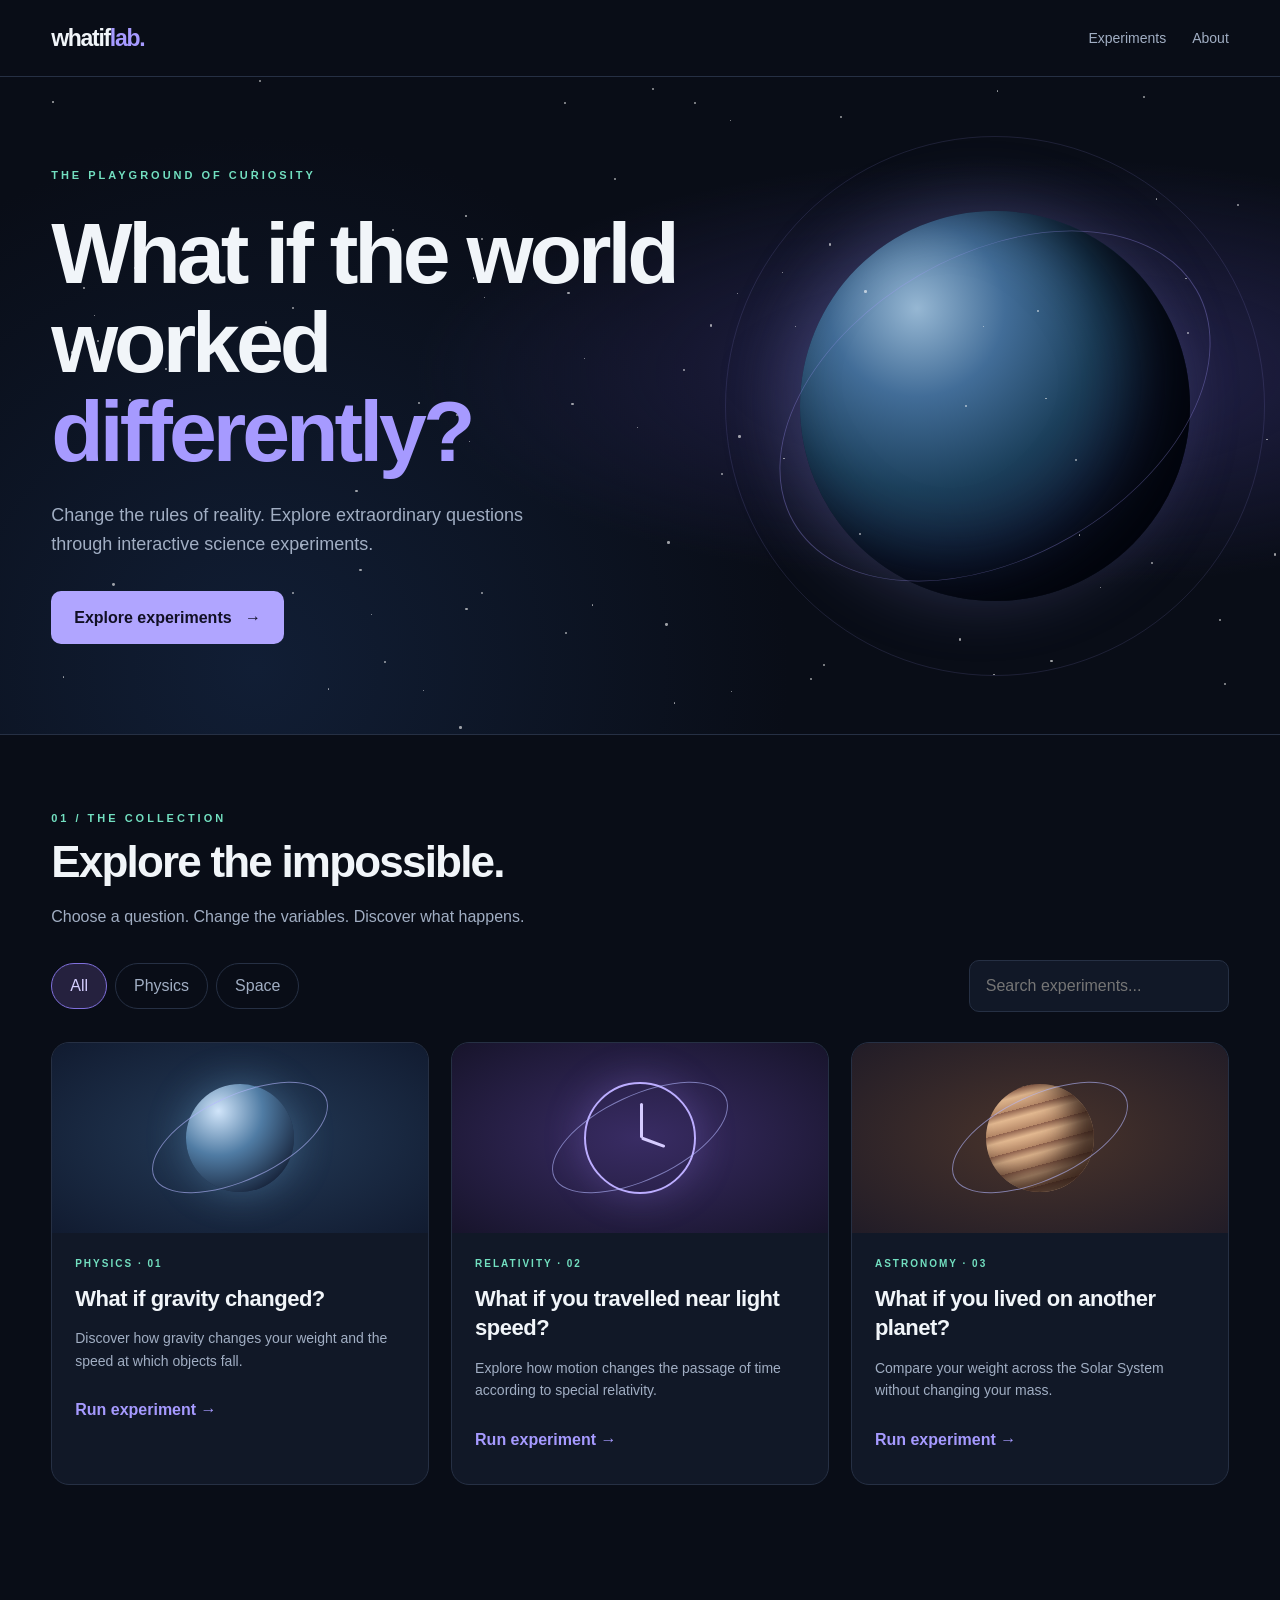
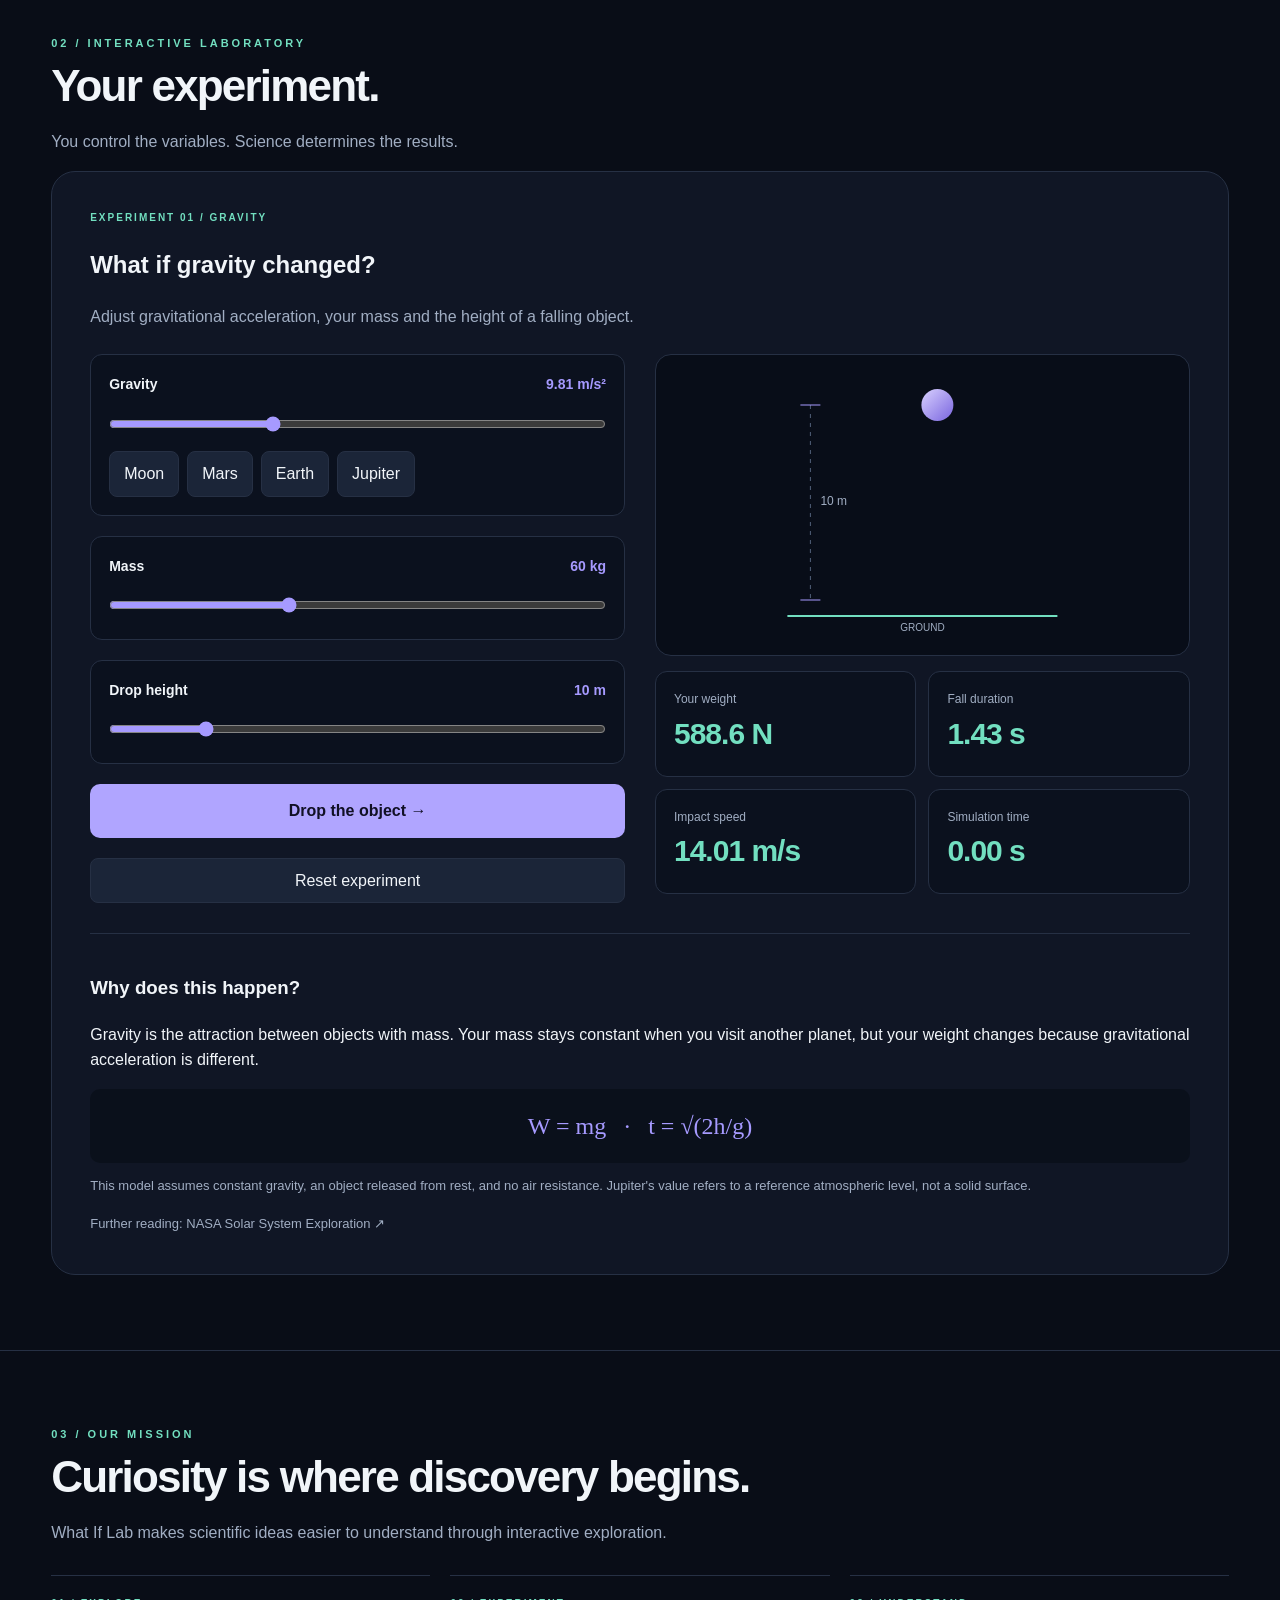
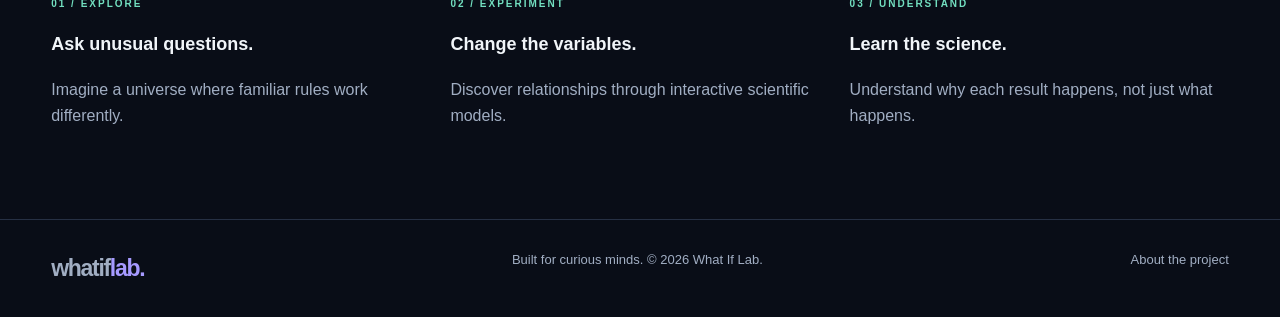
==== index.html @ 8a0ed73f "Create What If Lab website v1" ====
<!DOCTYPE html>
<html lang="en">
<head>
<meta charset="UTF-8">
<meta name="viewport" content="width=device-width, initial-scale=1.0">
<meta name="theme-color" content="#090d17">
<meta name="description" content="Explore fascinating what-if questions through free interactive physics and space simulations.">
<title>What If Lab — Change the Rules. Discover the Science.</title>

<style>
:root {
  --bg: #090d17;
  --panel: #111827;
  --border: #263044;
  --text: #f1f5f9;
  --muted: #a1aec3;
  --accent: #a69aff;
  --green: #72dfc0;
}

* { box-sizing: border-box; }

html { scroll-behavior: smooth; }

body {
  margin: 0;
  background: var(--bg);
  color: var(--text);
  font-family: Inter, -apple-system, BlinkMacSystemFont, "Segoe UI", sans-serif;
  line-height: 1.6;
}

button, input, select { font: inherit; }

button, select { cursor: pointer; }

button:focus-visible, a:focus-visible, input:focus-visible, select:focus-visible {
  outline: 3px solid var(--accent);
  outline-offset: 4px;
}

a { color: inherit; text-decoration: none; }

.container {
  width: min(1180px, 92%);
  margin: auto;
}

header {
  border-bottom: 1px solid var(--border);
  background: #090d17ed;
}

.nav {
  min-height: 76px;
  display: flex;
  align-items: center;
  justify-content: space-between;
  gap: 20px;
}

.logo {
  font-size: 23px;
  font-weight: 850;
  letter-spacing: -1.3px;
}

.logo span { color: var(--accent); }

nav {
  display: flex;
  align-items: center;
  gap: 26px;
  color: var(--muted);
  font-size: 14px;
}

nav a:hover { color: white; }

.hero {
  position: relative;
  overflow: hidden;
  min-height: 560px;
  display: flex;
  align-items: center;
  background:
    radial-gradient(ellipse at 80% 45%, #262451 0%, transparent 42%),
    radial-gradient(circle at 20% 90%, #111e35, transparent 45%);
  border-bottom: 1px solid var(--border);
}

.hero-content {
  position: relative;
  z-index: 2;
  padding: 90px 0;
  max-width: 650px;
}

.eyebrow {
  color: var(--green);
  text-transform: uppercase;
  font-size: 11px;
  letter-spacing: 3px;
  font-weight: 700;
}

h1 {
  font-size: clamp(48px, 7vw, 86px);
  line-height: 1.04;
  letter-spacing: -4px;
  margin: 24px 0;
}

h1 span {
  color: var(--accent);
}

.hero p {
  max-width: 480px;
  color: var(--muted);
  font-size: 18px;
  margin-bottom: 32px;
}

.primary {
  display: inline-flex;
  justify-content: center;
  align-items: center;
  padding: 14px 23px;
  background: #b0a5ff;
  color: #111025;
  border: 0;
  border-radius: 10px;
  font-weight: 750;
  transition: transform .2s, background .2s;
}

.primary:hover {
  background: #ccc4ff;
  transform: translateY(-2px);
}

.planet {
  position: absolute;
  width: 390px;
  height: 390px;
  right: 7%;
  top: 50%;
  transform: translateY(-50%);
  border-radius: 50%;
  background:
    radial-gradient(circle at 30% 25%, #96b7d3, #426d98 22%, #1c405c 45%, #101c35 65%, #05070f 85%);
  box-shadow: -15px -5px 65px #7477bd55,
    inset -45px -25px 70px #02040c;
}

.planet::before {
  content: "";
  position: absolute;
  inset: -38px;
  border: 1px solid #a69aff55;
  border-radius: 50%;
  transform: rotate(-30deg) scaleY(.65);
}

.planet::after {
  content: "";
  position: absolute;
  inset: -75px;
  border: 1px solid #a69aff22;
  border-radius: 50%;
}

.star {
  position: absolute;
  border-radius: 50%;
  background: white;
  opacity: .6;
  pointer-events: none;
}

section { padding: 75px 0; }

.section-heading {
  font-size: clamp(30px, 4vw, 44px);
  letter-spacing: -1.8px;
  line-height: 1.2;
  margin: 8px 0;
}

.muted { color: var(--muted); }

.toolbar {
  display: flex;
  flex-wrap: wrap;
  align-items: center;
  justify-content: space-between;
  gap: 15px;
  margin: 30px 0;
}

.filters {
  display: flex;
  gap: 8px;
  flex-wrap: wrap;
}

.filter {
  background: transparent;
  border: 1px solid var(--border);
  color: var(--muted);
  padding: 9px 18px;
  border-radius: 30px;
}

.filter.active {
  color: #d5ceff;
  border-color: #8070dd;
  background: #25213e;
}

.search {
  width: 260px;
  max-width: 100%;
  background: var(--panel);
  border: 1px solid var(--border);
  border-radius: 10px;
  padding: 12px 16px;
  color: white;
}

.cards {
  display: grid;
  grid-template-columns: repeat(3, 1fr);
  gap: 22px;
}

.card {
  background: var(--panel);
  border: 1px solid var(--border);
  border-radius: 18px;
  overflow: hidden;
  transition: transform .25s, border-color .25s;
}

.card:hover {
  transform: translateY(-5px);
  border-color: var(--accent);
}

.card[hidden] { display: none; }

.art {
  position: relative;
  height: 190px;
  overflow: hidden;
  display: grid;
  place-items: center;
}

.art.gravity {
  background: radial-gradient(ellipse at center, #243b58, #111b30);
}

.art.time {
  background: radial-gradient(ellipse at center, #392c64, #17142b);
}

.art.weight {
  background: radial-gradient(ellipse at center, #4a342b, #211c27);
}

.art-orb {
  width: 108px;
  height: 108px;
  border-radius: 50%;
  background: radial-gradient(circle at 30% 25%, #d1e5fa, #507ca4 40%, #121c32 85%);
  box-shadow: 0 0 40px #78b9e955;
}

.weight .art-orb {
  background: repeating-linear-gradient(-15deg, #b78968, #e2b890 12px, #90624d 20px);
  box-shadow: inset -22px -14px 28px #21120ecc;
}

.orbit {
  position: absolute;
  width: 190px;
  height: 85px;
  border: 1px solid #b4b7ff99;
  border-radius: 50%;
  transform: rotate(-25deg);
}

.clock {
  width: 112px;
  height: 112px;
  border: 2px solid #bcadff;
  border-radius: 50%;
  position: relative;
  box-shadow: 0 0 40px #9e84ef44;
}

.clock::before, .clock::after {
  content: "";
  position: absolute;
  left: 50%;
  bottom: 50%;
  width: 3px;
  height: 35px;
  background: #d6ccff;
  transform-origin: bottom;
  border-radius: 4px;
}

.clock::after {
  height: 25px;
  transform: rotate(110deg);
}

.card-content { padding: 23px; }

.tag {
  font-size: 10px;
  font-weight: 750;
  letter-spacing: 2px;
  color: var(--green);
  text-transform: uppercase;
}

.card h3 {
  font-size: 22px;
  line-height: 1.35;
  margin: 12px 0;
  letter-spacing: -.5px;
}

.card p {
  font-size: 14px;
  color: var(--muted);
  min-height: 48px;
}

.explore {
  background: transparent;
  border: 0;
  color: var(--accent);
  padding: 8px 0;
  font-weight: 700;
}

.lab {
  background: #101625;
  border: 1px solid var(--border);
  border-radius: 24px;
  padding: clamp(20px, 4vw, 38px);
}

.lab-layout {
  display: grid;
  grid-template-columns: 1fr 1fr;
  gap: 30px;
  margin-top: 25px;
}

.controls {
  display: flex;
  flex-direction: column;
  gap: 20px;
}

.control {
  background: #0b111e;
  border: 1px solid var(--border);
  padding: 18px;
  border-radius: 12px;
}

.control label {
  display: flex;
  justify-content: space-between;
  gap: 12px;
  font-size: 14px;
  font-weight: 650;
}

.control output { color: var(--accent); }

input[type="range"] {
  width: 100%;
  margin: 20px 0 5px;
  accent-color: var(--accent);
}

select {
  width: 100%;
  margin-top: 15px;
  background: #151d2d;
  color: white;
  border: 1px solid var(--border);
  border-radius: 8px;
  padding: 12px;
}

.presets {
  display: flex;
  flex-wrap: wrap;
  gap: 8px;
  margin-top: 12px;
}

.presets button, .secondary {
  background: #1b2538;
  color: var(--text);
  border: 1px solid var(--border);
  border-radius: 8px;
  padding: 9px 14px;
}

.presets button:hover, .secondary:hover {
  border-color: var(--accent);
}

.visual {
  background: #080d18;
  border-radius: 16px;
  border: 1px solid var(--border);
  min-height: 230px;
  display: flex;
  justify-content: center;
  align-items: center;
  position: relative;
  overflow: hidden;
  padding: 20px;
}

.visual svg {
  width: 100%;
  max-height: 260px;
}

.results {
  display: grid;
  grid-template-columns: 1fr 1fr;
  gap: 12px;
  margin-top: 15px;
}

.metric {
  background: #0b111e;
  padding: 18px;
  border: 1px solid var(--border);
  border-radius: 12px;
}

.metric small {
  color: var(--muted);
  display: block;
  font-size: 12px;
}

.metric strong {
  display: block;
  font-size: clamp(20px, 3vw, 30px);
  color: var(--green);
  letter-spacing: -1px;
  overflow-wrap: anywhere;
}

.explanation {
  border-top: 1px solid var(--border);
  margin-top: 30px;
  padding-top: 20px;
}

.formula {
  font-family: Georgia, serif;
  font-size: 24px;
  color: var(--accent);
  background: #0a101b;
  padding: 18px;
  border-radius: 10px;
  text-align: center;
}

.note { font-size: 13px; color: var(--muted); }

#empty {
  color: var(--muted);
  padding: 25px 0;
}

.about {
  border-top: 1px solid var(--border);
}

.about-grid {
  display: grid;
  grid-template-columns: repeat(3, 1fr);
  gap: 20px;
  margin-top: 30px;
}

.about-item {
  border-top: 1px solid var(--border);
  padding-top: 20px;
}

.about-item h3 { font-size: 18px; }

footer {
  border-top: 1px solid var(--border);
  padding: 30px 0;
  font-size: 13px;
  color: var(--muted);
}

.footer-row {
  display: flex;
  justify-content: space-between;
  flex-wrap: wrap;
  gap: 15px;
}

@media(max-width: 900px) {
  .planet { right: -120px; opacity: .4; }
  .cards { grid-template-columns: repeat(2, 1fr); }
}

@media(max-width: 650px) {
  h1 { letter-spacing: -2px; }
  nav { gap: 14px; font-size: 12px; }
  .logo { font-size: 20px; }
  .hero { min-height: 490px; }
  .hero-content { padding: 65px 0; }
  .hero p { font-size: 16px; }
  section { padding: 48px 0; }
  .cards, .lab-layout, .about-grid {
    grid-template-columns: 1fr;
  }
  .search { width: 100%; }
}

@media(prefers-reduced-motion: reduce) {
  html { scroll-behavior: auto; }
  *, *::before, *::after {
    transition: none !important;
    animation: none !important;
  }
}
</style>
</head>

<body>

<header>
  <div class="container nav">
    <a href="#" class="logo">whatif<span>lab.</span></a>
    <nav aria-label="Main navigation">
      <a href="#experiments">Experiments</a>
      <a href="#about">About</a>
    </nav>
  </div>
</header>

<main>

<div class="hero" id="hero">
  <div class="planet" aria-hidden="true"></div>
  <div class="container">
    <div class="hero-content">
      <div class="eyebrow">The playground of curiosity</div>
      <h1>What if the world worked <span>differently?</span></h1>
      <p>Change the rules of reality. Explore extraordinary questions through interactive science experiments.</p>
      <a href="#experiments" class="primary">Explore experiments &nbsp; →</a>
    </div>
  </div>
</div>

<section id="experiments">
  <div class="container">
    <div class="eyebrow">01 / The collection</div>
    <h2 class="section-heading">Explore the impossible.</h2>
    <p class="muted">Choose a question. Change the variables. Discover what happens.</p>

    <div class="toolbar">
      <div class="filters" aria-label="Experiment categories">
        <button class="filter active" data-filter="all" aria-pressed="true">All</button>
        <button class="filter" data-filter="physics" aria-pressed="false">Physics</button>
        <button class="filter" data-filter="space" aria-pressed="false">Space</button>
      </div>
      <input class="search" id="search" type="search" aria-label="Search experiments" placeholder="Search experiments...">
    </div>

    <div class="cards">

      <article class="card" data-category="physics" data-search="gravity fall earth moon acceleration">
        <div class="art gravity" aria-hidden="true">
          <div class="art-orb"></div>
          <div class="orbit"></div>
        </div>
        <div class="card-content">
          <div class="tag">Physics · 01</div>
          <h3>What if gravity changed?</h3>
          <p>Discover how gravity changes your weight and the speed at which objects fall.</p>
          <button class="explore" onclick="openLab('gravity')">Run experiment →</button>
        </div>
      </article>

      <article class="card" data-category="physics space" data-search="time dilation relativity light speed astronaut">
        <div class="art time" aria-hidden="true">
          <div class="clock"></div>
          <div class="orbit"></div>
        </div>
        <div class="card-content">
          <div class="tag">Relativity · 02</div>
          <h3>What if you travelled near light speed?</h3>
          <p>Explore how motion changes the passage of time according to special relativity.</p>
          <button class="explore" onclick="openLab('time')">Run experiment →</button>
        </div>
      </article>

      <article class="card" data-category="space" data-search="planet weight mass solar system moon mars jupiter">
        <div class="art weight" aria-hidden="true">
          <div class="art-orb"></div>
          <div class="orbit"></div>
        </div>
        <div class="card-content">
          <div class="tag">Astronomy · 03</div>
          <h3>What if you lived on another planet?</h3>
          <p>Compare your weight across the Solar System without changing your mass.</p>
          <button class="explore" onclick="openLab('weight')">Run experiment →</button>
        </div>
      </article>

    </div>
    <p id="empty" hidden>No experiments found. Try another search.</p>
  </div>
</section>

<section id="laboratory">
  <div class="container">
    <div class="eyebrow">02 / Interactive laboratory</div>
    <h2 class="section-heading">Your experiment.</h2>
    <p class="muted">You control the variables. Science determines the results.</p>

    <div class="lab">
      <div id="labContent"></div>
    </div>
  </div>
</section>

<section class="about" id="about">
  <div class="container">
    <div class="eyebrow">03 / Our mission</div>
    <h2 class="section-heading">Curiosity is where discovery begins.</h2>
    <p class="muted">What If Lab makes scientific ideas easier to understand through interactive exploration.</p>

    <div class="about-grid">
      <div class="about-item">
        <div class="tag">01 / Explore</div>
        <h3>Ask unusual questions.</h3>
        <p class="muted">Imagine a universe where familiar rules work differently.</p>
      </div>
      <div class="about-item">
        <div class="tag">02 / Experiment</div>
        <h3>Change the variables.</h3>
        <p class="muted">Discover relationships through interactive scientific models.</p>
      </div>
      <div class="about-item">
        <div class="tag">03 / Understand</div>
        <h3>Learn the science.</h3>
        <p class="muted">Understand why each result happens, not just what happens.</p>
      </div>
    </div>
  </div>
</section>

</main>

<footer>
  <div class="container footer-row">
    <span class="logo">whatif<span>lab.</span></span>
    <span>Built for curious minds. © <span id="year"></span> What If Lab.</span>
    <a href="#about">About the project</a>
  </div>
</footer>

<script>

const $ = id => document.getElementById(id);

$("year").textContent = new Date().getFullYear();

// Decorative background stars
for (let i = 0; i < 85; i++) {
  const star = document.createElement("span");
  star.className = "star";
  const size = Math.random() * 2 + 1;
  star.style.width = size + "px";
  star.style.height = size + "px";
  star.style.left = Math.random() * 100 + "%";
  star.style.top = Math.random() * 100 + "%";
  star.setAttribute("aria-hidden", "true");
  $("hero").appendChild(star);
}

// Search and category filters
let category = "all";

function filterCards() {
  const query = $("search").value.trim().toLowerCase();
  let visible = 0;

  document.querySelectorAll(".card").forEach(card => {
    const categoryMatch =
      category === "all" ||
      card.dataset.category.split(" ").includes(category);

    const searchMatch =
      (card.textContent + card.dataset.search)
      .toLowerCase().includes(query);

    card.hidden = !(categoryMatch && searchMatch);
    if (!card.hidden) visible++;
  });

  $("empty").hidden = visible !== 0;
}

document.querySelectorAll(".filter").forEach(button => {
  button.addEventListener("click", () => {
    category = button.dataset.filter;

    document.querySelectorAll(".filter").forEach(b => {
      b.classList.toggle("active", b === button);
      b.setAttribute("aria-pressed", String(b === button));
    });

    filterCards();
  });
});

$("search").addEventListener("input", filterCards);

let animationFrame = 0;
let currentLab = "gravity";

function stopAnimation() {
  cancelAnimationFrame(animationFrame);
}

function openLab(type, scroll = true) {
  stopAnimation();
  currentLab = type;

  if (type === "gravity") showGravity();
  if (type === "time") showTime();
  if (type === "weight") showWeight();

  if (scroll) {
    $("laboratory").scrollIntoView({
      behavior: window.matchMedia("(prefers-reduced-motion: reduce)").matches
        ? "instant" : "smooth"
    });
  }
}

// EXPERIMENT 1: GRAVITY

function showGravity() {
  $("labContent").innerHTML = `
    <div class="tag">Experiment 01 / Gravity</div>
    <h2>What if gravity changed?</h2>
    <p class="muted">Adjust gravitational acceleration, your mass and the height of a falling object.</p>

    <div class="lab-layout">
      <div class="controls">

        <div class="control">
          <label for="gravity">Gravity <output id="gValue"></output></label>
          <input id="gravity" type="range" min="0.1" max="30" step="0.01" value="9.81">
          <div class="presets">
            <button onclick="setGravity(1.62)">Moon</button>
            <button onclick="setGravity(3.71)">Mars</button>
            <button onclick="setGravity(9.81)">Earth</button>
            <button onclick="setGravity(24.79)">Jupiter</button>
          </div>
        </div>

        <div class="control">
          <label for="mass">Mass <output id="massValue"></output></label>
          <input id="mass" type="range" min="10" max="150" value="60">
        </div>

        <div class="control">
          <label for="height">Drop height <output id="heightValue"></output></label>
          <input id="height" type="range" min="1" max="50" value="10">
        </div>

        <button class="primary" onclick="dropObject()">Drop the object →</button>
        <button class="secondary" onclick="showGravity()">Reset experiment</button>
      </div>

      <div>
        <div class="visual">
          <svg viewBox="0 0 300 260" role="img" aria-label="Falling ball simulation">
            <defs>
              <linearGradient id="ballColor" x1="0" y1="0" x2="1" y2="1">
                <stop stop-color="#d9d1ff"/>
                <stop offset="1" stop-color="#7965df"/>
              </linearGradient>
            </defs>
            <line x1="38" y1="30" x2="38" y2="225" stroke="#52617a" stroke-dasharray="4 5"/>
            <line x1="28" y1="30" x2="48" y2="30" stroke="#a69aff"/>
            <line x1="28" y1="225" x2="48" y2="225" stroke="#a69aff"/>
            <text id="heightLabel" x="48" y="130" fill="#a1aec3" font-size="12"></text>
            <circle id="ball" cx="165" cy="30" r="16" fill="url(#ballColor)"/>
            <path d="M15 241 H285" stroke="#72dfc0" stroke-width="2"/>
            <text x="150" y="256" text-anchor="middle" font-size="10" fill="#a1aec3">GROUND</text>
          </svg>
        </div>

        <div class="results" aria-live="polite">
          <div class="metric"><small>Your weight</small><strong id="weightResult"></strong></div>
          <div class="metric"><small>Fall duration</small><strong id="fallResult"></strong></div>
          <div class="metric"><small>Impact speed</small><strong id="speedResult"></strong></div>
          <div class="metric"><small>Simulation time</small><strong id="elapsed">0.00 s</strong></div>
        </div>
      </div>
    </div>

    <div class="explanation">
      <h3>Why does this happen?</h3>
      <p>Gravity is the attraction between objects with mass. Your mass stays constant when you visit another planet, but your weight changes because gravitational acceleration is different.</p>
      <div class="formula">W = mg &nbsp; · &nbsp; t = √(2h/g)</div>
      <p class="note">This model assumes constant gravity, an object released from rest, and no air resistance. Jupiter's value refers to a reference atmospheric level, not a solid surface.</p>
      <a class="note" href="https://science.nasa.gov/solar-system/" target="_blank" rel="noopener noreferrer">Further reading: NASA Solar System Exploration ↗</a>
    </div>
  `;

  ["gravity", "mass", "height"].forEach(id => {
    $(id).addEventListener("input", updateGravity);
  });

  updateGravity();
}

function setGravity(value) {
  $("gravity").value = value;
  updateGravity();
}

function updateGravity() {
  stopAnimation();

  const g = Number($("gravity").value);
  const m = Number($("mass").value);
  const h = Number($("height").value);

  $("gValue").textContent = g.toFixed(2) + " m/s²";
  $("massValue").textContent = m + " kg";
  $("heightValue").textContent = h + " m";
  $("heightLabel").textContent = h + " m";
  $("weightResult").textContent = (m * g).toFixed(1) + " N";
  $("fallResult").textContent = Math.sqrt(2 * h / g).toFixed(2) + " s";
  $("speedResult").textContent = Math.sqrt(2 * g * h).toFixed(2) + " m/s";
  $("ball").setAttribute("cy", 30);
  $("elapsed").textContent = "0.00 s";
}

function dropObject() {
  stopAnimation();

  const g = Number($("gravity").value);
  const h = Number($("height").value);
  const duration = Math.sqrt(2 * h / g);

  if (window.matchMedia("(prefers-reduced-motion: reduce)").matches) {
    $("ball").setAttribute("cy", 225);
    $("elapsed").textContent = duration.toFixed(2) + " s";
    return;
  }

  const start = performance.now();

  function frame(now) {
    if (currentLab !== "gravity") return;

    const t = Math.min((now - start) / 1000, duration);
    const distance = Math.min(0.5 * g * t * t, h);

    $("ball").setAttribute("cy", 30 + 195 * distance / h);
    $("elapsed").textContent = t.toFixed(2) + " s";

    if (t < duration) {
      animationFrame = requestAnimationFrame(frame);
    }
  }

  animationFrame = requestAnimationFrame(frame);
}

// EXPERIMENT 2: TIME DILATION

function showTime() {
  $("labContent").innerHTML = `
    <div class="tag">Experiment 02 / Special relativity</div>
    <h2>What if you travelled near light speed?</h2>
    <p class="muted">Compare time measured on Earth with time experienced aboard a fast-moving spacecraft.</p>

    <div class="lab-layout">
      <div class="controls">
        <div class="control">
          <label for="velocity">Travel speed <output id="velocityValue"></output></label>
          <input id="velocity" type="range" min="0" max="99.9" step="0.1" value="90">
          <div class="presets">
            <button onclick="setSpeed(50)">50% of c</button>
            <button onclick="setSpeed(90)">90% of c</button>
            <button onclick="setSpeed(99.9)">99.9% of c</button>
          </div>
        </div>

        <div class="control">
          <label for="years">Elapsed time on Earth <output id="yearsValue"></output></label>
          <input id="years" type="range" min="1" max="100" step="1" value="10">
        </div>

        <button class="secondary" onclick="showTime()">Reset experiment</button>
      </div>

      <div>
        <div class="visual">
          <svg viewBox="0 0 320 230" role="img" aria-label="Comparison of elapsed times">
            <text x="25" y="35" fill="#a1aec3" font-size="13">EARTH CLOCK</text>
            <rect x="25" y="50" width="270" height="18" rx="9" fill="#263044"/>
            <rect x="25" y="50" width="270" height="18" rx="9" fill="#72dfc0"/>
            <text id="earthLabel" x="25" y="94" fill="#f1f5f9" font-size="22"></text>

            <text x="25" y="135" fill="#a1aec3" font-size="13">SPACECRAFT CLOCK</text>
            <rect x="25" y="150" width="270" height="18" rx="9" fill="#263044"/>
            <rect id="shipBar" x="25" y="150" width="270" height="18" rx="9" fill="#a69aff"/>
            <text id="shipLabel" x="25" y="194" fill="#f1f5f9" font-size="22"></text>
          </svg>
        </div>
        <div class="results" aria-live="polite">
          <div class="metric"><small>Time experienced aboard</small><strong id="shipTime"></strong></div>
          <div class="metric"><small>Time difference</small><strong id="timeDifference"></strong></div>
          <div class="metric"><small>Lorentz factor</small><strong id="gamma"></strong></div>
          <div class="metric"><small>Speed</small><strong id="speedKm"></strong></div>
        </div>
      </div>
    </div>

    <div class="explanation">
      <h3>Why does this happen?</h3>
      <p>Einstein's theory of special relativity predicts that a moving clock runs slower as measured in a different inertial reference frame. As an object's speed approaches the speed of light, the difference becomes increasingly large.</p>
      <div class="formula">τ = t × √(1 − v²/c²)</div>
      <p class="note">This simplified model assumes constant relative velocity and ignores gravitational effects and acceleration. An object with mass cannot reach the speed of light.</p>
      <a class="note" href="https://openstax.org/books/university-physics-volume-3/pages/5-3-time-dilation" target="_blank" rel="noopener noreferrer">Further reading: OpenStax University Physics ↗</a>
    </div>
  `;

  $("velocity").addEventListener("input", updateTime);
  $("years").addEventListener("input", updateTime);

  updateTime();
}

function setSpeed(speed) {
  $("velocity").value = speed;
  updateTime();
}

function updateTime() {
  const speed = Number($("velocity").value);
  const years = Number($("years").value);
  const ratio = speed / 100;
  const factor = Math.sqrt(1 - ratio * ratio);
  const shipYears = years * factor;

  $("velocityValue").textContent = speed.toFixed(1) + "% of c";
  $("yearsValue").textContent = years + " years";
  $("shipTime").textContent = shipYears.toFixed(2) + " yr";
  $("timeDifference").textContent = (years - shipYears).toFixed(2) + " yr";
  $("gamma").textContent = (1 / factor).toFixed(3) + "×";
  $("speedKm").textContent = Math.round(299792.458 * ratio).toLocaleString("en-US") + " km/s";
  $("earthLabel").textContent = years.toFixed(2) + " years";
  $("shipLabel").textContent = shipYears.toFixed(2) + " years";
  $("shipBar").setAttribute("width", 270 * factor);
}

// EXPERIMENT 3: PLANETARY WEIGHT

const planets = {
  Mercury: {g:3.70, color:"#a3a3a3"},
  Venus: {g:8.87, color:"#d9a86e"},
  Earth: {g:9.81, color:"#5599d9"},
  Moon: {g:1.62, color:"#c5c7d0"},
  Mars: {g:3.71, color:"#da795b"},
  Jupiter: {g:24.79, color:"#c7a17e"},
  Saturn: {g:10.44, color:"#e5c486"},
  Uranus: {g:8.69, color:"#82d2d6"},
  Neptune: {g:11.15, color:"#536bd6"}
};

function showWeight() {
  $("labContent").innerHTML = `
    <div class="tag">Experiment 03 / Astronomy</div>
    <h2>What if you lived on another planet?</h2>
    <p class="muted">Your mass stays the same. But your weight tells a completely different story.</p>

    <div class="lab-layout">
      <div class="controls">
        <div class="control">
          <label for="planetMass">Your mass <output id="planetMassValue"></output></label>
          <input id="planetMass" type="range" min="10" max="150" value="60">
        </div>

        <div class="control">
          <label for="planetSelect">Choose a world</label>
          <select id="planetSelect">
            ${Object.keys(planets).map(p =>
              '<option value="' + p + '"' +
              (p === "Mars" ? " selected" : "") +
              '>' + p + '</option>'
            ).join("")}
          </select>
        </div>

        <button class="secondary" onclick="showWeight()">Reset experiment</button>
      </div>

      <div>
        <div class="visual">
          <svg viewBox="0 0 300 250" role="img" aria-label="Selected planet and gravity">
            <defs>
              <radialGradient id="planetShade" cx="30%" cy="25%">
                <stop offset="0" stop-color="#ffffff" stop-opacity=".4"/>
                <stop offset="1" stop-color="#000000" stop-opacity=".65"/>
              </radialGradient>
            </defs>
            <circle id="planetCircle" cx="150" cy="100" r="75" fill="#da795b"/>
            <circle cx="150" cy="100" r="75" fill="url(#planetShade)"/>
            <ellipse cx="150" cy="100" rx="120" ry="40" transform="rotate(-20 150 100)" fill="none" stroke="#a69aff" stroke-opacity=".3"/>
            <text id="planetName" x="150" y="212" text-anchor="middle" font-size="24" fill="#f1f5f9"></text>
            <text id="planetGravity" x="150" y="234" text-anchor="middle" font-size="12" fill="#a1aec3"></text>
          </svg>
        </div>
        <div class="results" aria-live="polite">
          <div class="metric"><small>Weight on this world</small><strong id="planetWeight"></strong></div>
          <div class="metric"><small>Earth-calibrated scale</small><strong id="scaleWeight"></strong></div>
          <div class="metric"><small>Relative to Earth</small><strong id="weightRatio"></strong></div>
          <div class="metric"><small>Your unchanged mass</small><strong id="unchangedMass"></strong></div>
        </div>
      </div>
    </div>

    <div class="explanation">
      <h3>Mass and weight are not the same.</h3>
      <p>Mass measures the amount of matter in your body. Weight is the gravitational force acting on that mass. A weighing scale calibrated for Earth gravity would show a different reading on another world.</p>
      <div class="formula">Weight = Mass × Gravity</div>
      <p class="note">Values are approximate. Gas giants do not have a solid surface, so their gravity is measured at a defined reference level. This experiment is a mathematical comparison, not a prediction of habitability.</p>
      <a class="note" href="https://science.nasa.gov/solar-system/planets/" target="_blank" rel="noopener noreferrer">Further reading: NASA Planet Exploration ↗</a>
    </div>
  `;

  $("planetMass").addEventListener("input", updateWeight);
  $("planetSelect").addEventListener("change", updateWeight);
  updateWeight();
}

function updateWeight() {
  const mass = Number($("planetMass").value);
  const name = $("planetSelect").value;
  const planet = planets[name];
  const weight = mass * planet.g;

  $("planetMassValue").textContent = mass + " kg";
  $("planetCircle").setAttribute("fill", planet.color);
  $("planetName").textContent = name;
  $("planetGravity").textContent = planet.g.toFixed(2) + " m/s²";
  $("planetWeight").textContent = weight.toFixed(1) + " N";
  $("scaleWeight").textContent = (weight / 9.81).toFixed(1) + " kg";
  $("weightRatio").textContent = (planet.g / 9.81).toFixed(2) + "×";
  $("unchangedMass").textContent = mass + " kg";
}

openLab("gravity", false);

</script>
</body>
</html>
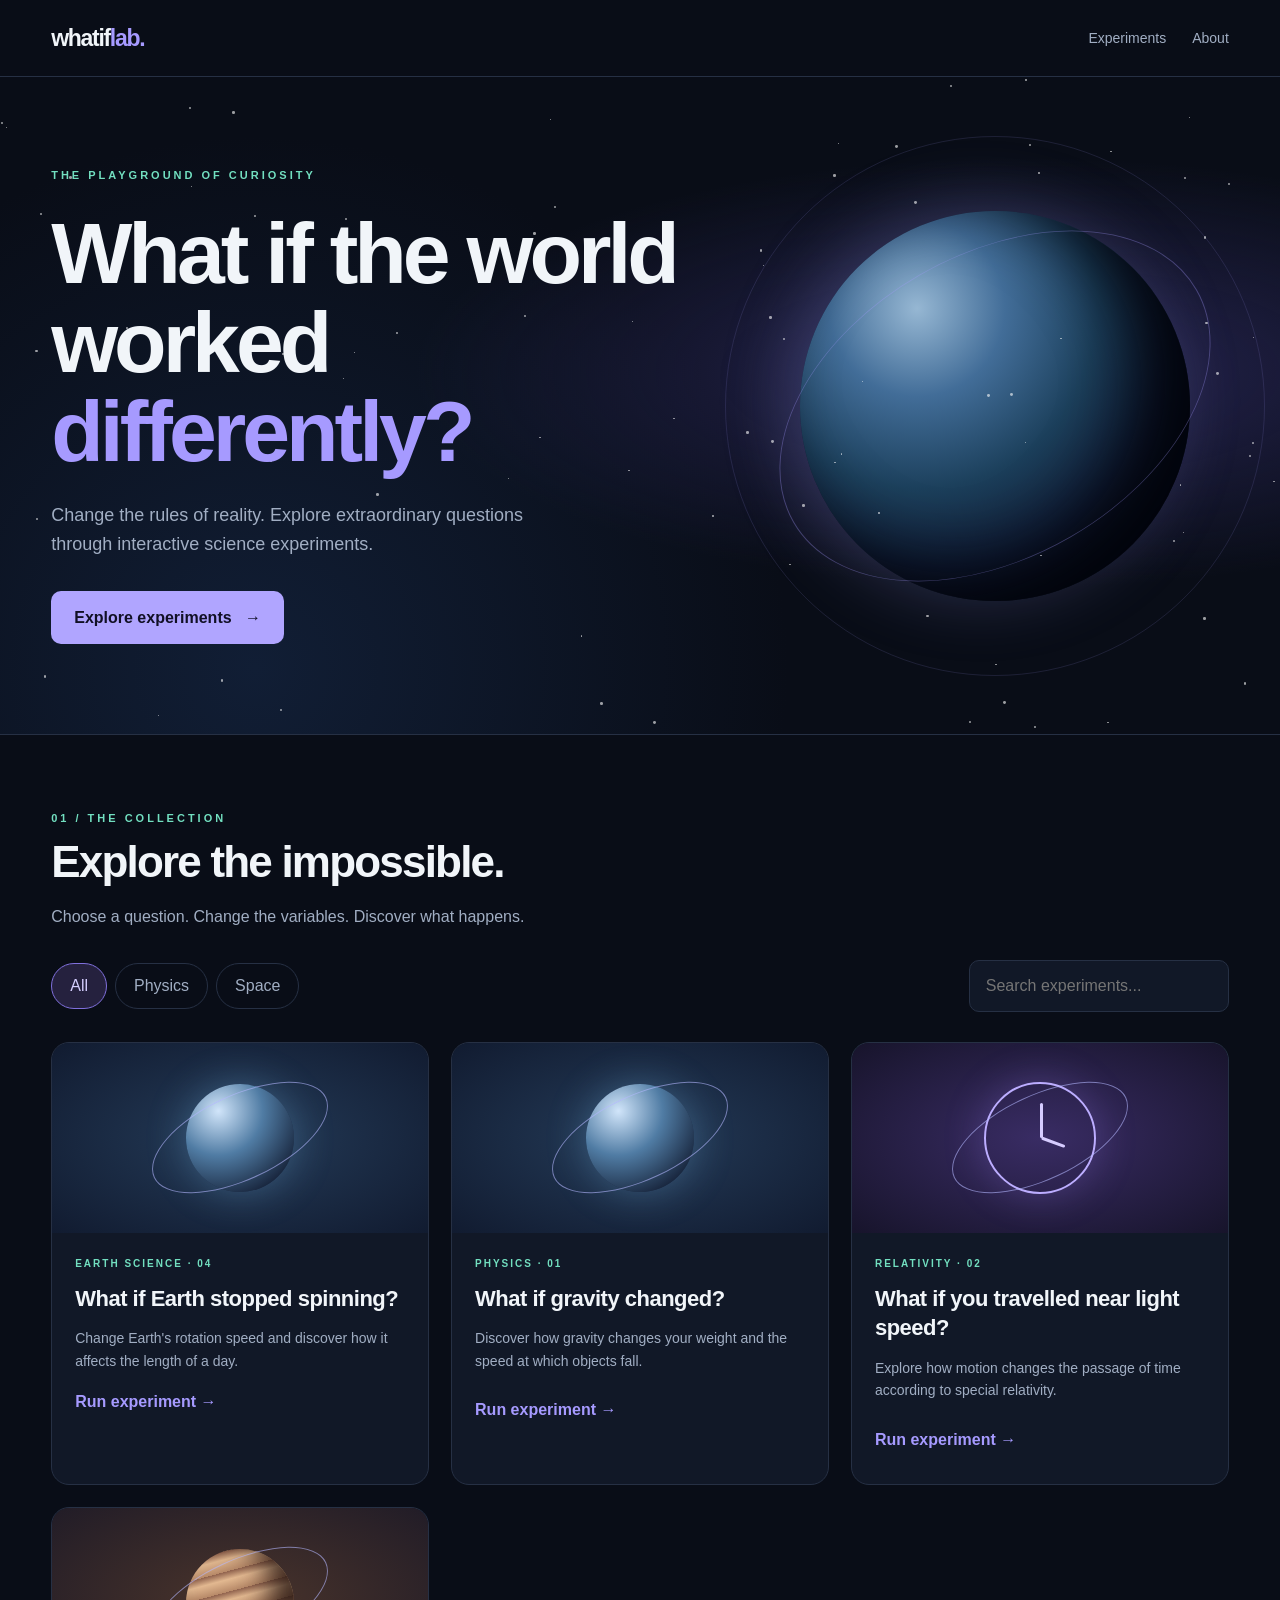
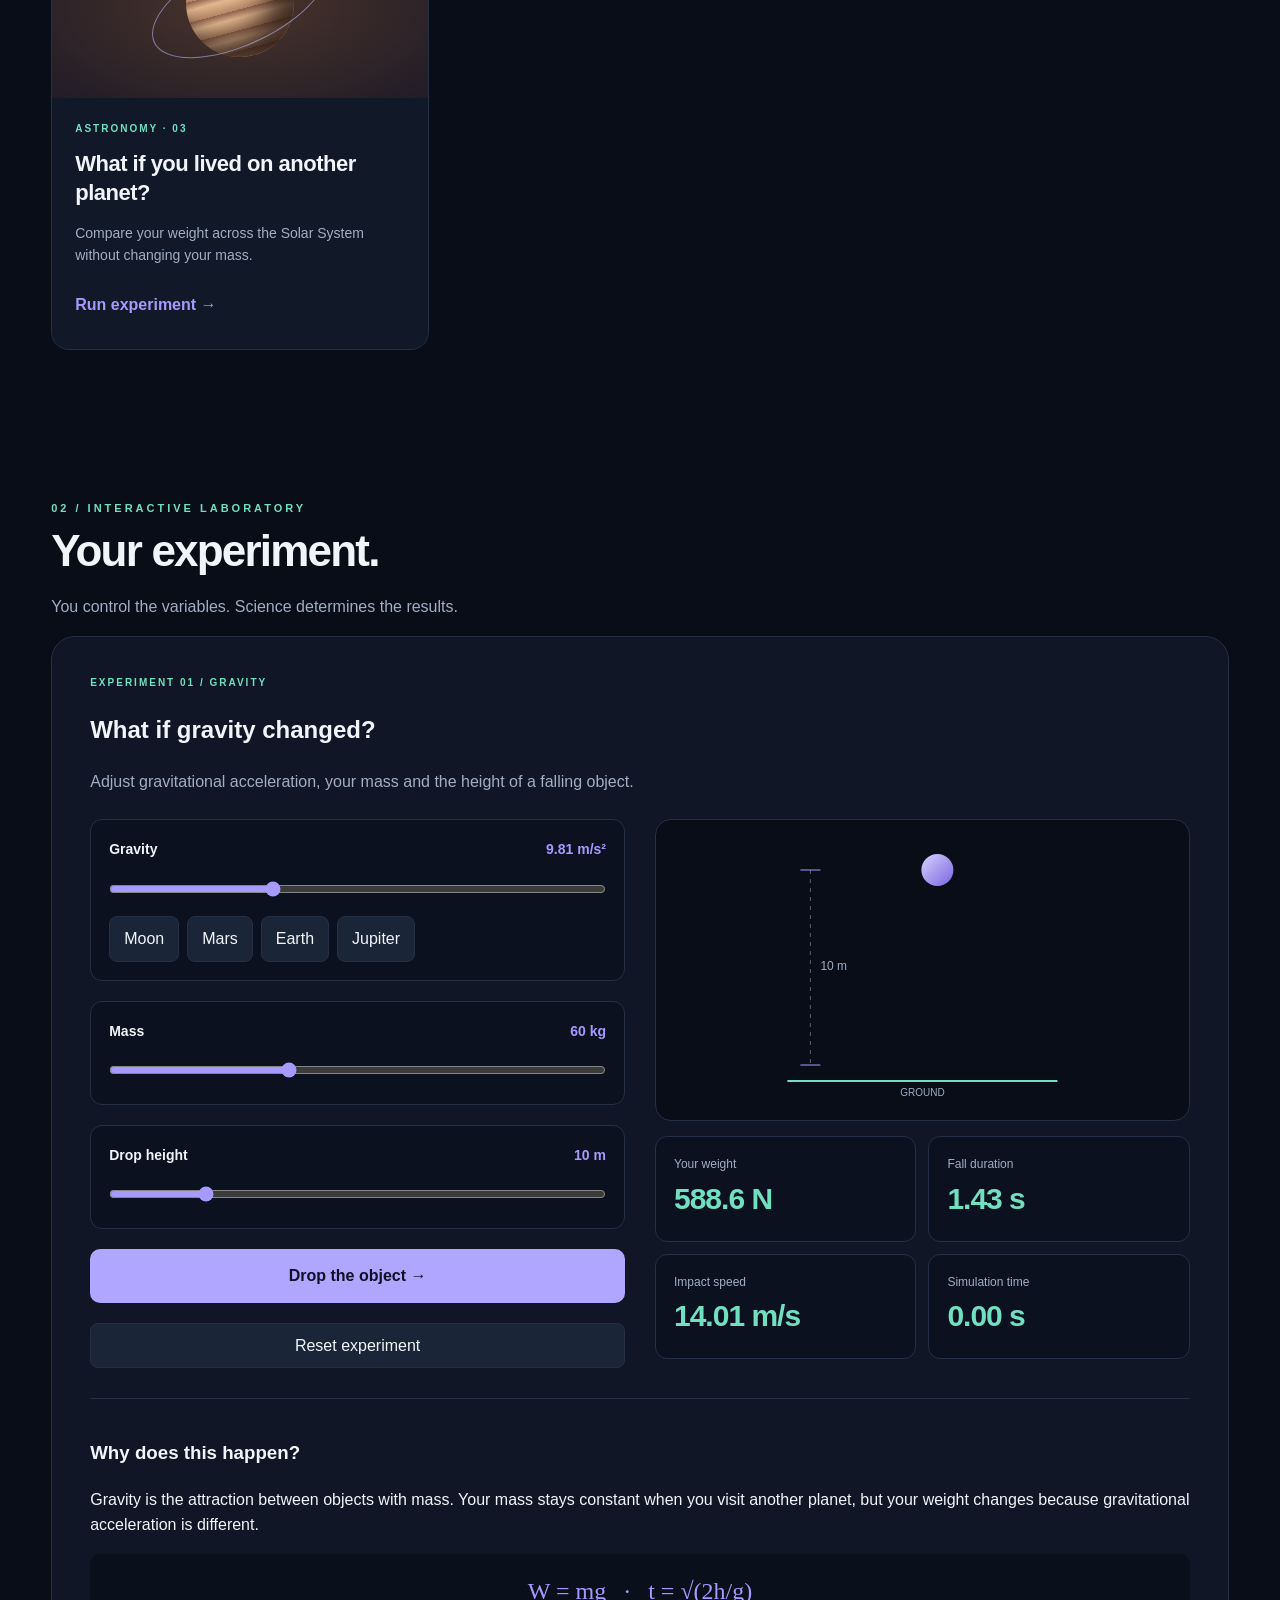
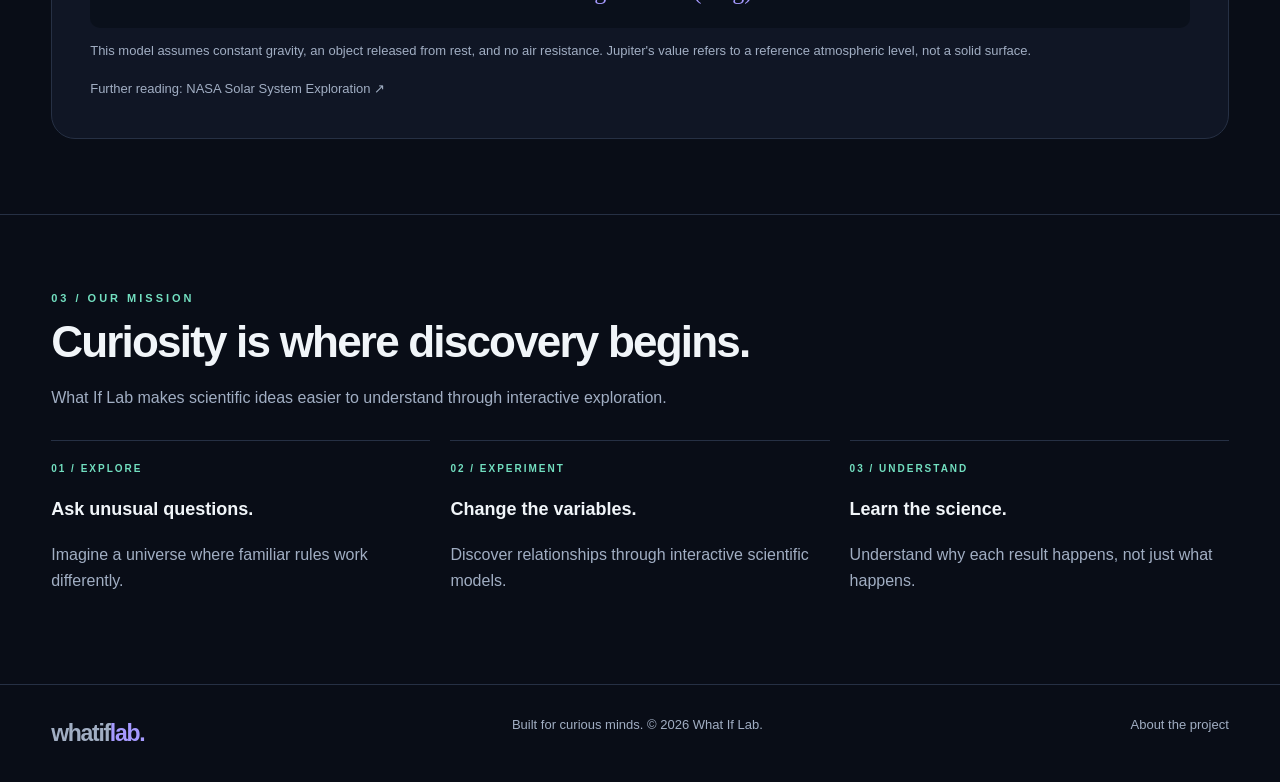
==== commit bea22077: "Link Earth rotation simulator to homepage" ====
--- a/index.html
+++ b/index.html
@@ -594,6 +594,19 @@
     </div>
 
     <div class="cards">
+      
+<article class="card" data-category="physics space" data-search="earth spin rotation day night planet">
+  <div class="art gravity" aria-hidden="true">
+    <div class="art-orb"></div>
+    <div class="orbit"></div>
+  </div>
+  <div class="card-content">
+    <div class="tag">Earth Science · 04</div>
+    <h3>What if Earth stopped spinning?</h3>
+    <p>Change Earth's rotation speed and discover how it affects the length of a day.</p>
+    <a class="explore" href="earth-spin.html">Run experiment →</a>
+  </div>
+</article>
 
       <article class="card" data-category="physics" data-search="gravity fall earth moon acceleration">
         <div class="art gravity" aria-hidden="true">
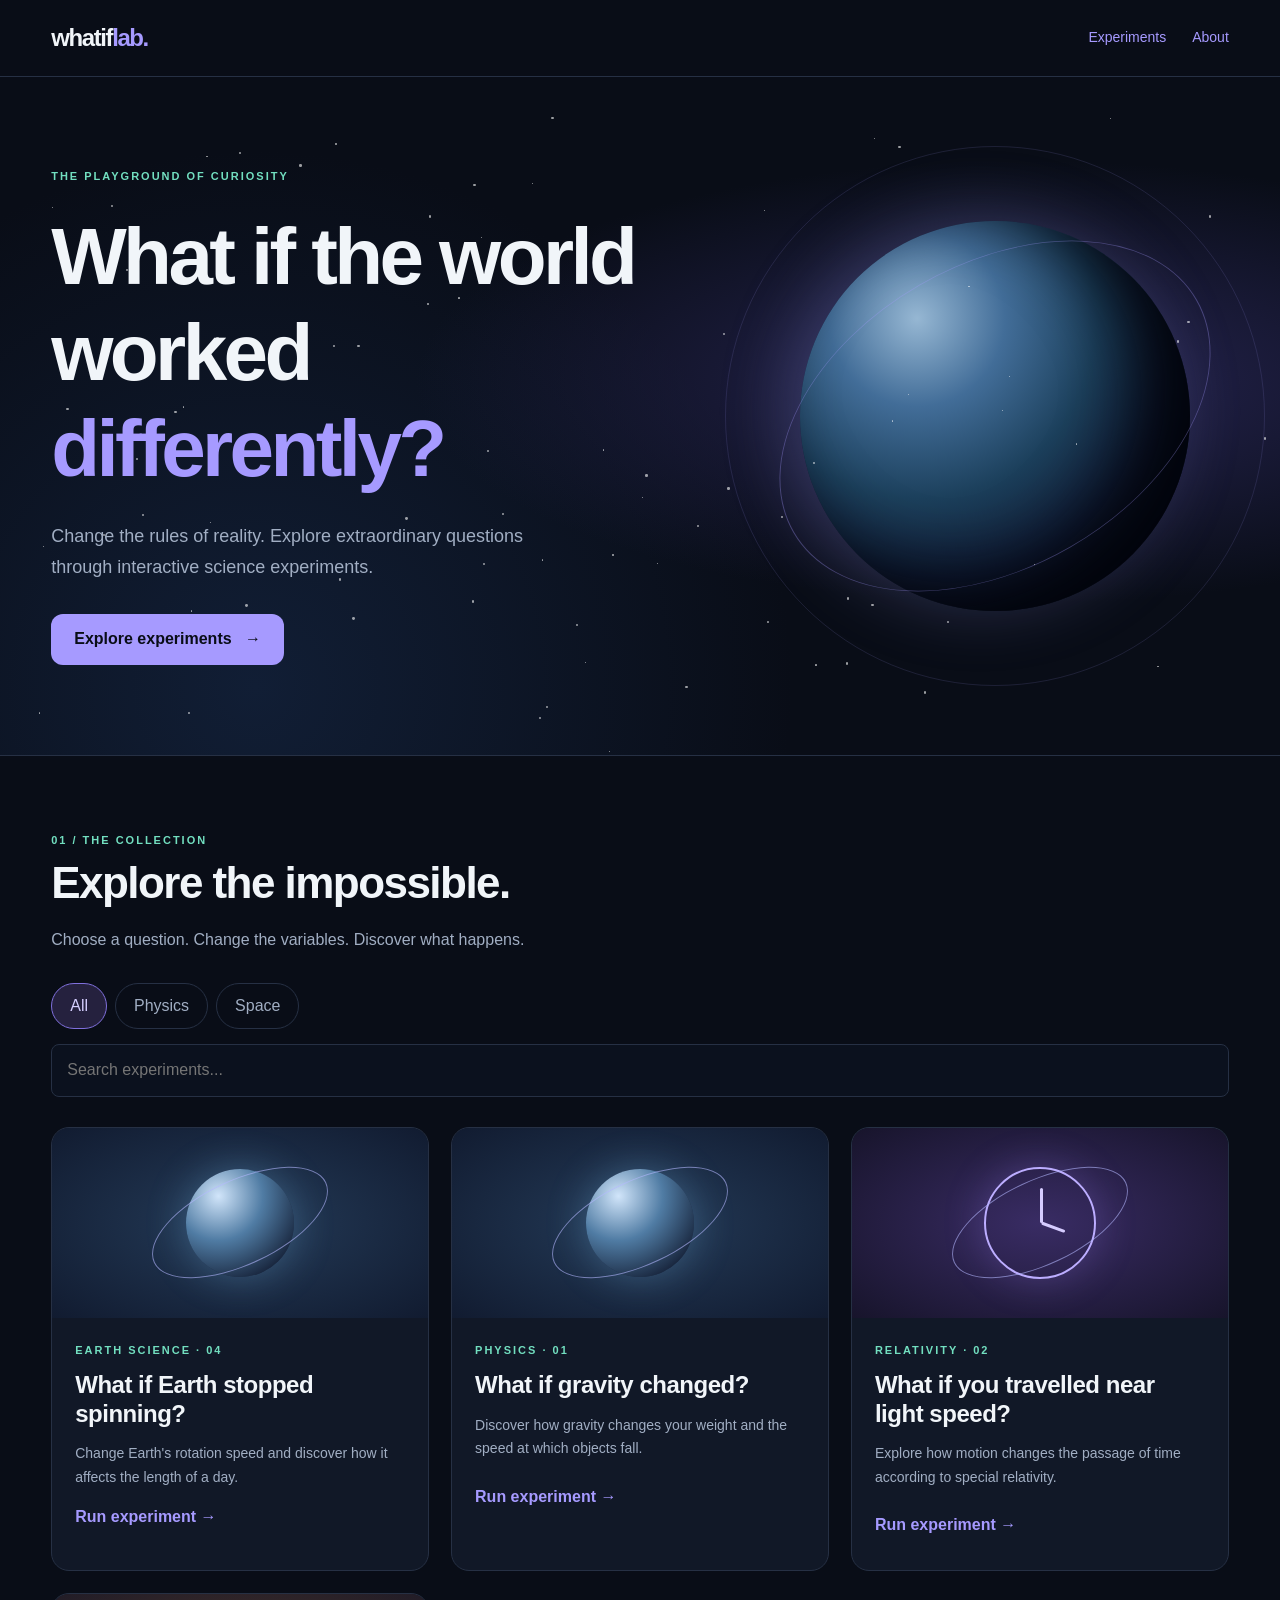
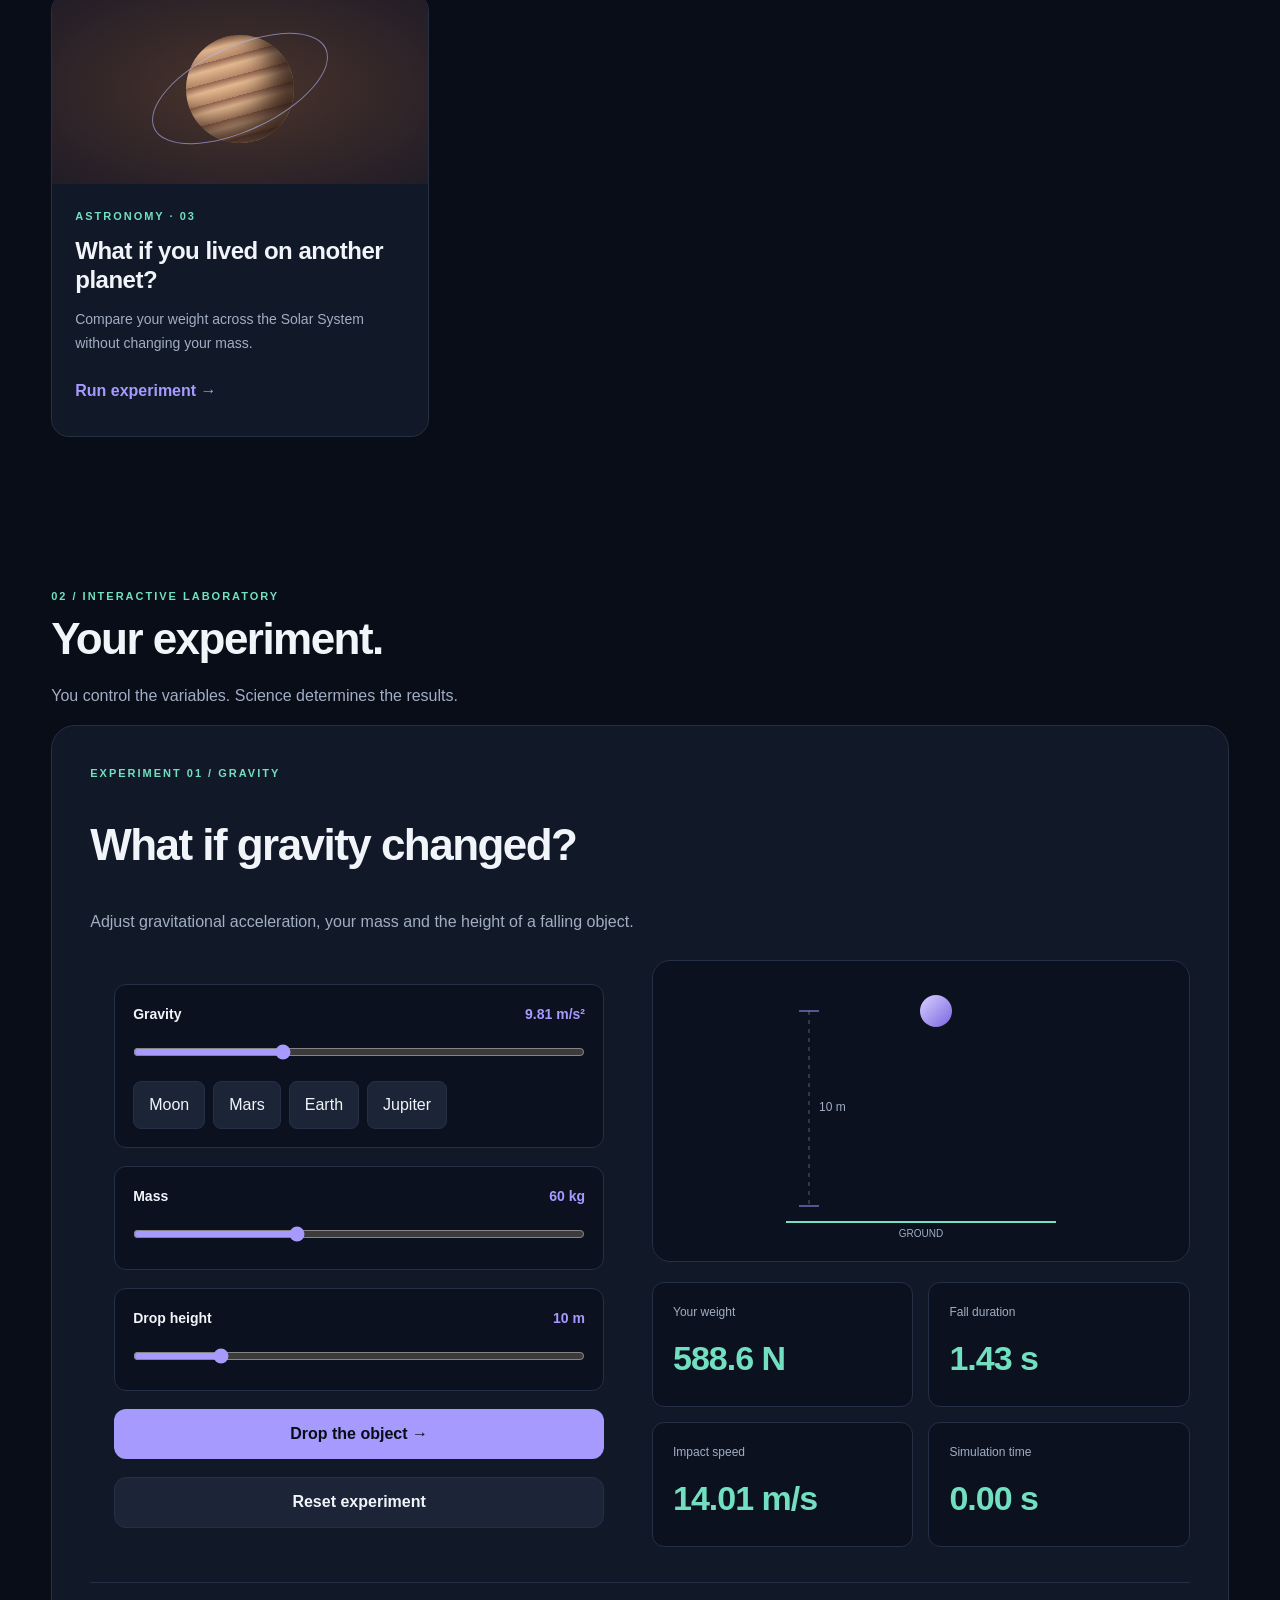
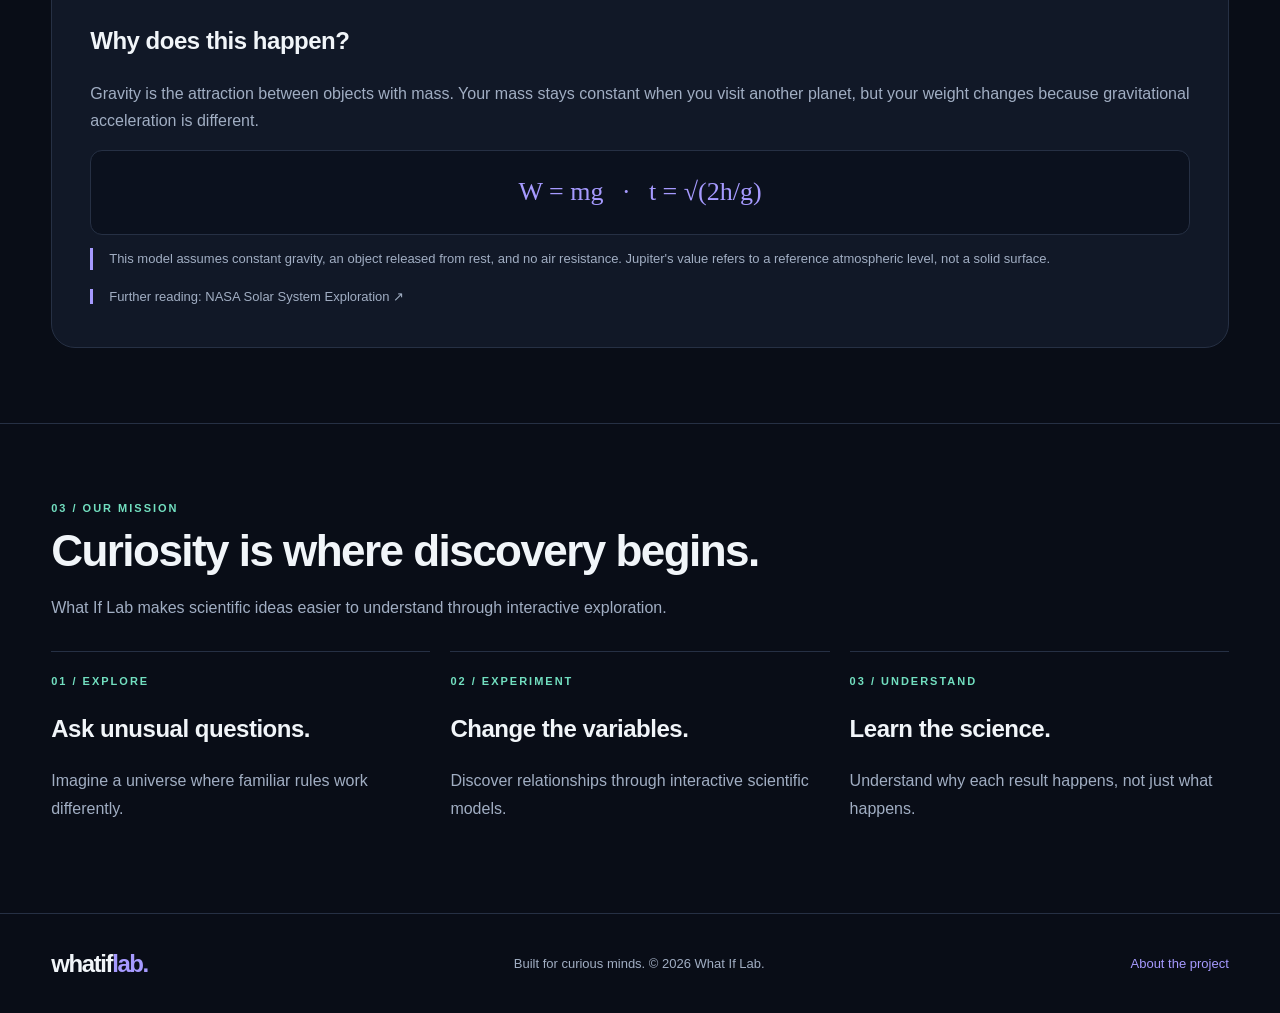
==== commit 6bb76c6a: "Connect homepage to shared design system" ====
--- a/index.html
+++ b/index.html
@@ -8,7 +8,13 @@
 <meta name="description" content="Explore fascinating what-if questions through free interactive physics and space simulations.">
 <title>What If Lab — Change the Rules. Discover the Science.</title>
 
+
+<link rel="stylesheet" href="css/style.css">
+<link rel="stylesheet" href="css/animations.css">
+<script src="js/main.js" defer></script>
+
 <style>
+@layer legacy {
 :root {
   --bg: #090d17;
   --panel: #111827;
@@ -548,6 +554,7 @@
     transition: none !important;
     animation: none !important;
   }
+}
 }
 </style>
 </head>
--- a/css/style.css
+++ b/css/style.css
@@ -0,0 +1,658 @@
+
+/* ==========================================
+   WHAT IF LAB
+   Global Design System — Version 1.0
+   ========================================== */
+
+/* 01. DESIGN TOKENS */
+
+:root {
+
+  /* Background colors */
+  --bg: #090d17;
+  --panel: #111827;
+  --surface: #0b111e;
+  --surface-hover: #1c2538;
+  --border: #263044;
+
+  /* Text colors */
+  --text: #f1f5f9;
+  --muted: #a1aec3;
+
+  /* Brand colors */
+  --accent: #a69aff;
+  --accent-hover: #ccc4ff;
+  --green: #72dfc0;
+  --danger: #ff7474;
+  --warning: #f5c76b;
+
+  /* Typography */
+  --font-main: Inter, -apple-system,
+    BlinkMacSystemFont, "Segoe UI", sans-serif;
+
+  --font-heading: var(--font-main);
+
+  /* Layout */
+  --container-width: 1180px;
+  --container-padding: 4%;
+  --section-spacing: 75px;
+
+  /* Border radius */
+  --radius-sm: 8px;
+  --radius-md: 12px;
+  --radius-lg: 18px;
+  --radius-xl: 24px;
+
+  /* Effects */
+  --shadow-sm: 0 4px 15px #00000015;
+  --shadow-md: 0 12px 35px #00000025;
+  --shadow-lg: 0 20px 60px #00000040;
+
+  /* Animation timing */
+  --transition-fast: 150ms ease;
+  --transition-normal: 250ms ease;
+  --transition-slow: 450ms ease;
+
+  color-scheme: dark;
+}
+
+/* 02. LIGHT THEME */
+
+[data-theme="light"] {
+
+  --bg: #f5f6fa;
+  --panel: #ffffff;
+  --surface: #edf0f6;
+  --surface-hover: #e3e7f1;
+  --border: #d8deea;
+
+  --text: #172033;
+  --muted: #596579;
+
+  --accent: #6351c8;
+  --accent-hover: #4d3bab;
+  --green: #087c61;
+  --danger: #c63737;
+  --warning: #946200;
+
+  color-scheme: light;
+}
+
+/* 03. GLOBAL RESET */
+
+*,
+*::before,
+*::after {
+  box-sizing: border-box;
+}
+
+html {
+  scroll-behavior: smooth;
+}
+
+body {
+  margin: 0;
+  background: var(--bg);
+  color: var(--text);
+  font-family: var(--font-main);
+  line-height: 1.65;
+  -webkit-font-smoothing: antialiased;
+}
+
+img,
+svg,
+canvas,
+video {
+  max-width: 100%;
+}
+
+button,
+input,
+select,
+textarea {
+  font: inherit;
+}
+
+button,
+select {
+  cursor: pointer;
+}
+
+a {
+  color: var(--accent);
+  text-decoration: none;
+}
+
+a:hover {
+  color: var(--accent-hover);
+}
+
+button:focus-visible,
+a:focus-visible,
+input:focus-visible,
+select:focus-visible {
+  outline: 3px solid var(--accent);
+  outline-offset: 4px;
+}
+
+[hidden] {
+  display: none !important;
+}
+
+::selection {
+  background: var(--accent);
+  color: var(--bg);
+}
+
+/* 04. TYPOGRAPHY */
+
+h1,
+h2,
+h3,
+h4 {
+  font-family: var(--font-heading);
+  line-height: 1.2;
+}
+
+h1 {
+  font-size: clamp(38px, 7vw, 80px);
+  letter-spacing: -0.045em;
+}
+
+h2 {
+  font-size: clamp(28px, 4vw, 44px);
+  letter-spacing: -0.035em;
+}
+
+h3 {
+  font-size: clamp(19px, 2vw, 24px);
+  letter-spacing: -0.02em;
+}
+
+p {
+  line-height: 1.7;
+}
+
+.muted {
+  color: var(--muted);
+}
+
+.accent {
+  color: var(--accent);
+}
+
+.eyebrow,
+.tag {
+  font-size: 11px;
+  font-weight: 750;
+  letter-spacing: 2px;
+  text-transform: uppercase;
+  color: var(--green);
+}
+
+/* 05. LAYOUT SYSTEM */
+
+.container {
+  width: min(
+    var(--container-width),
+    calc(100% - var(--container-padding) * 2)
+  );
+  margin-inline: auto;
+}
+
+.section {
+  padding-block: var(--section-spacing);
+}
+
+.grid {
+  display: grid;
+  gap: 22px;
+}
+
+.grid-2 {
+  grid-template-columns: repeat(2, minmax(0, 1fr));
+}
+
+.grid-3 {
+  grid-template-columns: repeat(3, minmax(0, 1fr));
+}
+
+.grid-4 {
+  grid-template-columns: repeat(4, minmax(0, 1fr));
+}
+
+.flex {
+  display: flex;
+  gap: 16px;
+}
+
+.center {
+  display: grid;
+  place-items: center;
+}
+
+/* 06. NAVIGATION */
+
+.site-header {
+  border-bottom: 1px solid var(--border);
+  background: var(--bg);
+}
+
+.nav {
+  min-height: 76px;
+  display: flex;
+  align-items: center;
+  justify-content: space-between;
+  gap: 20px;
+}
+
+.logo {
+  color: var(--text);
+  font-size: 24px;
+  font-weight: 850;
+  letter-spacing: -1.4px;
+}
+
+.logo span {
+  color: var(--accent);
+}
+
+.nav-links {
+  display: flex;
+  align-items: center;
+  gap: 25px;
+}
+
+.nav-links a {
+  color: var(--muted);
+  font-size: 14px;
+}
+
+.nav-links a:hover {
+  color: var(--text);
+}
+
+/* 07. BUTTON SYSTEM */
+
+.btn,
+.primary,
+.secondary {
+  display: inline-flex;
+  justify-content: center;
+  align-items: center;
+  gap: 8px;
+
+  padding: 13px 22px;
+  border: 1px solid transparent;
+  border-radius: var(--radius-md);
+
+  font-weight: 700;
+  line-height: 1.4;
+
+  transition:
+    background var(--transition-normal),
+    transform var(--transition-normal),
+    border-color var(--transition-normal);
+}
+
+.btn-primary,
+.primary {
+  background: var(--accent);
+  color: var(--bg);
+}
+
+.btn-primary:hover,
+.primary:hover {
+  background: var(--accent-hover);
+  color: var(--bg);
+  transform: translateY(-2px);
+}
+
+.btn-secondary,
+.secondary {
+  background: var(--surface-hover);
+  color: var(--text);
+  border-color: var(--border);
+}
+
+.btn-secondary:hover,
+.secondary:hover {
+  border-color: var(--accent);
+  color: var(--text);
+}
+
+.btn:active,
+.primary:active,
+.secondary:active {
+  transform: scale(.98);
+}
+
+button:disabled {
+  opacity: .5;
+  cursor: not-allowed;
+}
+
+/* 08. EXPERIMENT CARDS */
+
+.cards {
+  display: grid;
+  grid-template-columns: repeat(3, minmax(0, 1fr));
+  gap: 22px;
+}
+
+.card {
+  background: var(--panel);
+  border: 1px solid var(--border);
+  border-radius: var(--radius-lg);
+  overflow: hidden;
+
+  transition:
+    transform var(--transition-normal),
+    border-color var(--transition-normal),
+    box-shadow var(--transition-normal);
+}
+
+.card:hover {
+  transform: translateY(-5px);
+  border-color: var(--accent);
+  box-shadow: var(--shadow-md);
+}
+
+.card-content {
+  padding: 23px;
+}
+
+.card h3 {
+  margin: 12px 0;
+}
+
+.card p {
+  color: var(--muted);
+  font-size: 14px;
+}
+
+.explore {
+  background: transparent;
+  border: none;
+  color: var(--accent);
+  font-weight: 700;
+  padding: 8px 0;
+}
+
+/* 09. SIMULATION WORKSPACE */
+
+.lab {
+  background: var(--panel);
+  border: 1px solid var(--border);
+  border-radius: var(--radius-xl);
+  overflow: hidden;
+}
+
+.lab-header {
+  display: flex;
+  align-items: center;
+  justify-content: space-between;
+  gap: 12px;
+  padding: 18px 25px;
+  border-bottom: 1px solid var(--border);
+}
+
+.lab-layout,
+.workspace {
+  display: grid;
+  grid-template-columns: repeat(2, minmax(0, 1fr));
+  gap: 24px;
+}
+
+.controls {
+  display: flex;
+  flex-direction: column;
+  gap: 18px;
+  padding: 24px;
+}
+
+.control {
+  background: var(--surface);
+  border: 1px solid var(--border);
+  border-radius: var(--radius-md);
+  padding: 18px;
+}
+
+.control label,
+.control-heading {
+  display: flex;
+  justify-content: space-between;
+  align-items: center;
+  gap: 12px;
+  font-weight: 650;
+}
+
+output {
+  color: var(--accent);
+  font-weight: 700;
+}
+
+input[type="range"] {
+  width: 100%;
+  margin-block: 18px 8px;
+  accent-color: var(--accent);
+}
+
+select,
+input[type="search"],
+input[type="number"] {
+  width: 100%;
+  padding: 12px 15px;
+  border: 1px solid var(--border);
+  border-radius: var(--radius-sm);
+  background: var(--surface);
+  color: var(--text);
+}
+
+.presets {
+  display: flex;
+  flex-wrap: wrap;
+  gap: 8px;
+}
+
+.presets button {
+  background: var(--surface-hover);
+  color: var(--text);
+  border: 1px solid var(--border);
+  padding: 10px 15px;
+  border-radius: var(--radius-sm);
+}
+
+.presets button:hover,
+.presets button.active {
+  border-color: var(--accent);
+}
+
+.visual {
+  min-height: 260px;
+  display: grid;
+  place-items: center;
+  background: var(--surface);
+  border-radius: var(--radius-lg);
+  overflow: hidden;
+  padding: 20px;
+}
+
+/* 10. RESULT CARDS */
+
+.results,
+.metrics {
+  display: grid;
+  grid-template-columns: repeat(2, minmax(0, 1fr));
+  gap: 15px;
+  margin-top: 20px;
+}
+
+.metric {
+  background: var(--surface);
+  border: 1px solid var(--border);
+  border-radius: var(--radius-md);
+  padding: 20px;
+  min-width: 0;
+}
+
+.metric small {
+  display: block;
+  color: var(--muted);
+  font-size: 12px;
+}
+
+.metric strong {
+  display: block;
+  color: var(--green);
+  font-size: clamp(22px, 3vw, 34px);
+  letter-spacing: -1px;
+  margin-top: 7px;
+  overflow-wrap: anywhere;
+}
+
+.metric p {
+  color: var(--muted);
+  font-size: 12px;
+}
+
+/* 11. SCIENTIFIC EXPLANATIONS */
+
+.science {
+  max-width: 850px;
+  padding-block: 50px;
+}
+
+.science p,
+.explanation p {
+  color: var(--muted);
+}
+
+.formula {
+  background: var(--surface);
+  border: 1px solid var(--border);
+  border-radius: var(--radius-md);
+  padding: 20px;
+  color: var(--accent);
+  text-align: center;
+  font-size: clamp(18px, 3vw, 26px);
+}
+
+.note {
+  border-left: 3px solid var(--accent);
+  padding-left: 16px;
+  color: var(--muted);
+  font-size: 13px;
+}
+
+details {
+  background: var(--panel);
+  border: 1px solid var(--border);
+  border-radius: var(--radius-md);
+  padding: 18px;
+  margin-block: 12px;
+}
+
+summary {
+  cursor: pointer;
+  font-weight: 650;
+}
+
+/* 12. FOOTER */
+
+.site-footer,
+.footer {
+  border-top: 1px solid var(--border);
+  padding: 30px 0;
+  color: var(--muted);
+  font-size: 13px;
+}
+
+.footer-row {
+  display: flex;
+  justify-content: space-between;
+  align-items: center;
+  flex-wrap: wrap;
+  gap: 15px;
+}
+
+/* 13. RESPONSIVE DESIGN */
+
+@media (max-width: 950px) {
+
+  .grid-4,
+  .grid-3,
+  .cards {
+    grid-template-columns: repeat(2, minmax(0, 1fr));
+  }
+
+}
+
+@media (max-width: 700px) {
+
+  :root {
+    --section-spacing: 48px;
+  }
+
+  .grid-2,
+  .grid-3,
+  .grid-4,
+  .cards,
+  .lab-layout,
+  .workspace {
+    grid-template-columns: 1fr;
+  }
+
+  .controls {
+    padding: 18px;
+  }
+
+  .nav {
+    min-height: 65px;
+  }
+
+  .nav-links {
+    gap: 14px;
+  }
+
+  .nav-links a {
+    font-size: 12px;
+  }
+
+  .logo {
+    font-size: 21px;
+  }
+
+  .metric {
+    padding: 15px;
+  }
+
+}
+
+@media (max-width: 360px) {
+
+  .results,
+  .metrics {
+    grid-template-columns: 1fr;
+  }
+
+}
+
+/* 14. ACCESSIBILITY */
+
+@media (prefers-reduced-motion: reduce) {
+
+  html {
+    scroll-behavior: auto;
+  }
+
+  *,
+  *::before,
+  *::after {
+    animation-duration: 0.01ms !important;
+    transition-duration: 0.01ms !important;
+  }
+
+}
+
+/* END OF GLOBAL DESIGN SYSTEM */
--- a/css/animations.css
+++ b/css/animations.css
@@ -0,0 +1,375 @@
+
+/* ==========================================
+   WHAT IF LAB
+   Shared Animation System — Version 1.0
+   ========================================== */
+
+/* 01. FLOATING OBJECTS */
+
+@keyframes float {
+  0%, 100% {
+    transform: translateY(0);
+  }
+  50% {
+    transform: translateY(-12px);
+  }
+}
+
+.animate-float {
+  animation: float 4s ease-in-out infinite;
+}
+
+/* 02. PLANET ROTATION */
+
+@keyframes rotate {
+  from {
+    transform: rotate(0deg);
+  }
+  to {
+    transform: rotate(360deg);
+  }
+}
+
+.animate-rotate {
+  animation: rotate 20s linear infinite;
+}
+
+.animate-rotate-slow {
+  animation: rotate 60s linear infinite;
+}
+
+.animate-rotate-fast {
+  animation: rotate 5s linear infinite;
+}
+
+/* 03. ORBITAL MOTION */
+
+@keyframes orbit {
+  from {
+    transform: rotate(0deg)
+      translateX(var(--orbit-radius, 80px))
+      rotate(0deg);
+  }
+
+  to {
+    transform: rotate(360deg)
+      translateX(var(--orbit-radius, 80px))
+      rotate(-360deg);
+  }
+}
+
+.animate-orbit {
+  animation: orbit
+    var(--orbit-duration, 8s)
+    linear infinite;
+}
+
+/* 04. PULSE EFFECT */
+
+@keyframes pulse {
+  0%, 100% {
+    opacity: 1;
+    transform: scale(1);
+  }
+
+  50% {
+    opacity: .65;
+    transform: scale(1.06);
+  }
+}
+
+.animate-pulse {
+  animation: pulse 2.5s ease-in-out infinite;
+}
+
+/* 05. GLOW EFFECT */
+
+@keyframes glow {
+  0%, 100% {
+    box-shadow: 0 0 15px
+      var(--accent, #a69aff);
+  }
+
+  50% {
+    box-shadow: 0 0 35px
+      var(--accent, #a69aff);
+  }
+}
+
+.animate-glow {
+  animation: glow 3s ease-in-out infinite;
+}
+
+/* 06. STAR TWINKLE */
+
+@keyframes twinkle {
+  0%, 100% {
+    opacity: .25;
+  }
+
+  50% {
+    opacity: .9;
+  }
+}
+
+.animate-twinkle {
+  animation: twinkle
+    var(--twinkle-duration, 3s)
+    ease-in-out infinite;
+
+  animation-delay:
+    var(--twinkle-delay, 0s);
+}
+
+/* 07. FADE IN */
+
+@keyframes fade-in {
+  from {
+    opacity: 0;
+  }
+
+  to {
+    opacity: 1;
+  }
+}
+
+.animate-fade-in {
+  animation: fade-in .6s ease both;
+}
+
+/* 08. FADE UP */
+
+@keyframes fade-up {
+  from {
+    opacity: 0;
+    transform: translateY(24px);
+  }
+
+  to {
+    opacity: 1;
+    transform: translateY(0);
+  }
+}
+
+.animate-fade-up {
+  animation: fade-up .7s ease both;
+}
+
+/* 09. SLIDE ANIMATIONS */
+
+@keyframes slide-left {
+  from {
+    opacity: 0;
+    transform: translateX(30px);
+  }
+
+  to {
+    opacity: 1;
+    transform: translateX(0);
+  }
+}
+
+@keyframes slide-right {
+  from {
+    opacity: 0;
+    transform: translateX(-30px);
+  }
+
+  to {
+    opacity: 1;
+    transform: translateX(0);
+  }
+}
+
+.animate-slide-left {
+  animation: slide-left .6s ease both;
+}
+
+.animate-slide-right {
+  animation: slide-right .6s ease both;
+}
+
+/* 10. SCALE REVEAL */
+
+@keyframes scale-in {
+  from {
+    opacity: 0;
+    transform: scale(.94);
+  }
+
+  to {
+    opacity: 1;
+    transform: scale(1);
+  }
+}
+
+.animate-scale-in {
+  animation: scale-in .45s ease both;
+}
+
+/* 11. STAGGERED ENTRANCE */
+
+.stagger-children > * {
+  animation: fade-up .65s ease both;
+}
+
+.stagger-children > :nth-child(1) {
+  animation-delay: .05s;
+}
+
+.stagger-children > :nth-child(2) {
+  animation-delay: .12s;
+}
+
+.stagger-children > :nth-child(3) {
+  animation-delay: .19s;
+}
+
+.stagger-children > :nth-child(4) {
+  animation-delay: .26s;
+}
+
+.stagger-children > :nth-child(5) {
+  animation-delay: .33s;
+}
+
+.stagger-children > :nth-child(6) {
+  animation-delay: .40s;
+}
+
+/* 12. HOVER EFFECTS */
+
+.hover-lift {
+  transition:
+    transform .25s ease,
+    box-shadow .25s ease,
+    border-color .25s ease;
+}
+
+.hover-lift:hover {
+  transform: translateY(-5px);
+  box-shadow: var(--shadow-md);
+}
+
+.hover-scale {
+  transition: transform .25s ease;
+}
+
+.hover-scale:hover {
+  transform: scale(1.035);
+}
+
+.hover-glow {
+  transition: box-shadow .3s ease;
+}
+
+.hover-glow:hover {
+  box-shadow: 0 0 25px
+    var(--accent, #a69aff);
+}
+
+/* 13. LOADING ANIMATION */
+
+@keyframes spin {
+  to {
+    transform: rotate(360deg);
+  }
+}
+
+.spinner {
+  width: 28px;
+  height: 28px;
+
+  border: 3px solid var(--border);
+  border-top-color: var(--accent);
+  border-radius: 50%;
+
+  animation: spin .8s linear infinite;
+}
+
+/* 14. SHIMMER EFFECT */
+
+@keyframes shimmer {
+  from {
+    background-position: 200% 0;
+  }
+
+  to {
+    background-position: -200% 0;
+  }
+}
+
+.skeleton {
+  border-radius: var(--radius-md);
+
+  background: linear-gradient(
+    90deg,
+    var(--panel) 25%,
+    var(--surface-hover) 50%,
+    var(--panel) 75%
+  );
+
+  background-size: 200% 100%;
+
+  animation: shimmer 1.8s linear infinite;
+}
+
+/* 15. ANIMATION DELAYS */
+
+.delay-100 {
+  animation-delay: 100ms;
+}
+
+.delay-200 {
+  animation-delay: 200ms;
+}
+
+.delay-300 {
+  animation-delay: 300ms;
+}
+
+.delay-500 {
+  animation-delay: 500ms;
+}
+
+.delay-700 {
+  animation-delay: 700ms;
+}
+
+/* 16. ANIMATION CONTROLS */
+
+.animation-paused,
+.animation-paused *,
+.animation-paused::before,
+.animation-paused::after {
+  animation-play-state: paused !important;
+}
+
+.animation-disabled,
+.animation-disabled *,
+.animation-disabled::before,
+.animation-disabled::after {
+  animation: none !important;
+  transition: none !important;
+}
+
+/* 17. ACCESSIBILITY */
+
+@media (prefers-reduced-motion: reduce) {
+
+  *,
+  *::before,
+  *::after {
+    animation: none !important;
+    transition: none !important;
+    scroll-behavior: auto !important;
+  }
+
+  .hover-lift:hover,
+  .hover-scale:hover {
+    transform: none;
+  }
+
+}
+
+/* END OF SHARED ANIMATION SYSTEM */
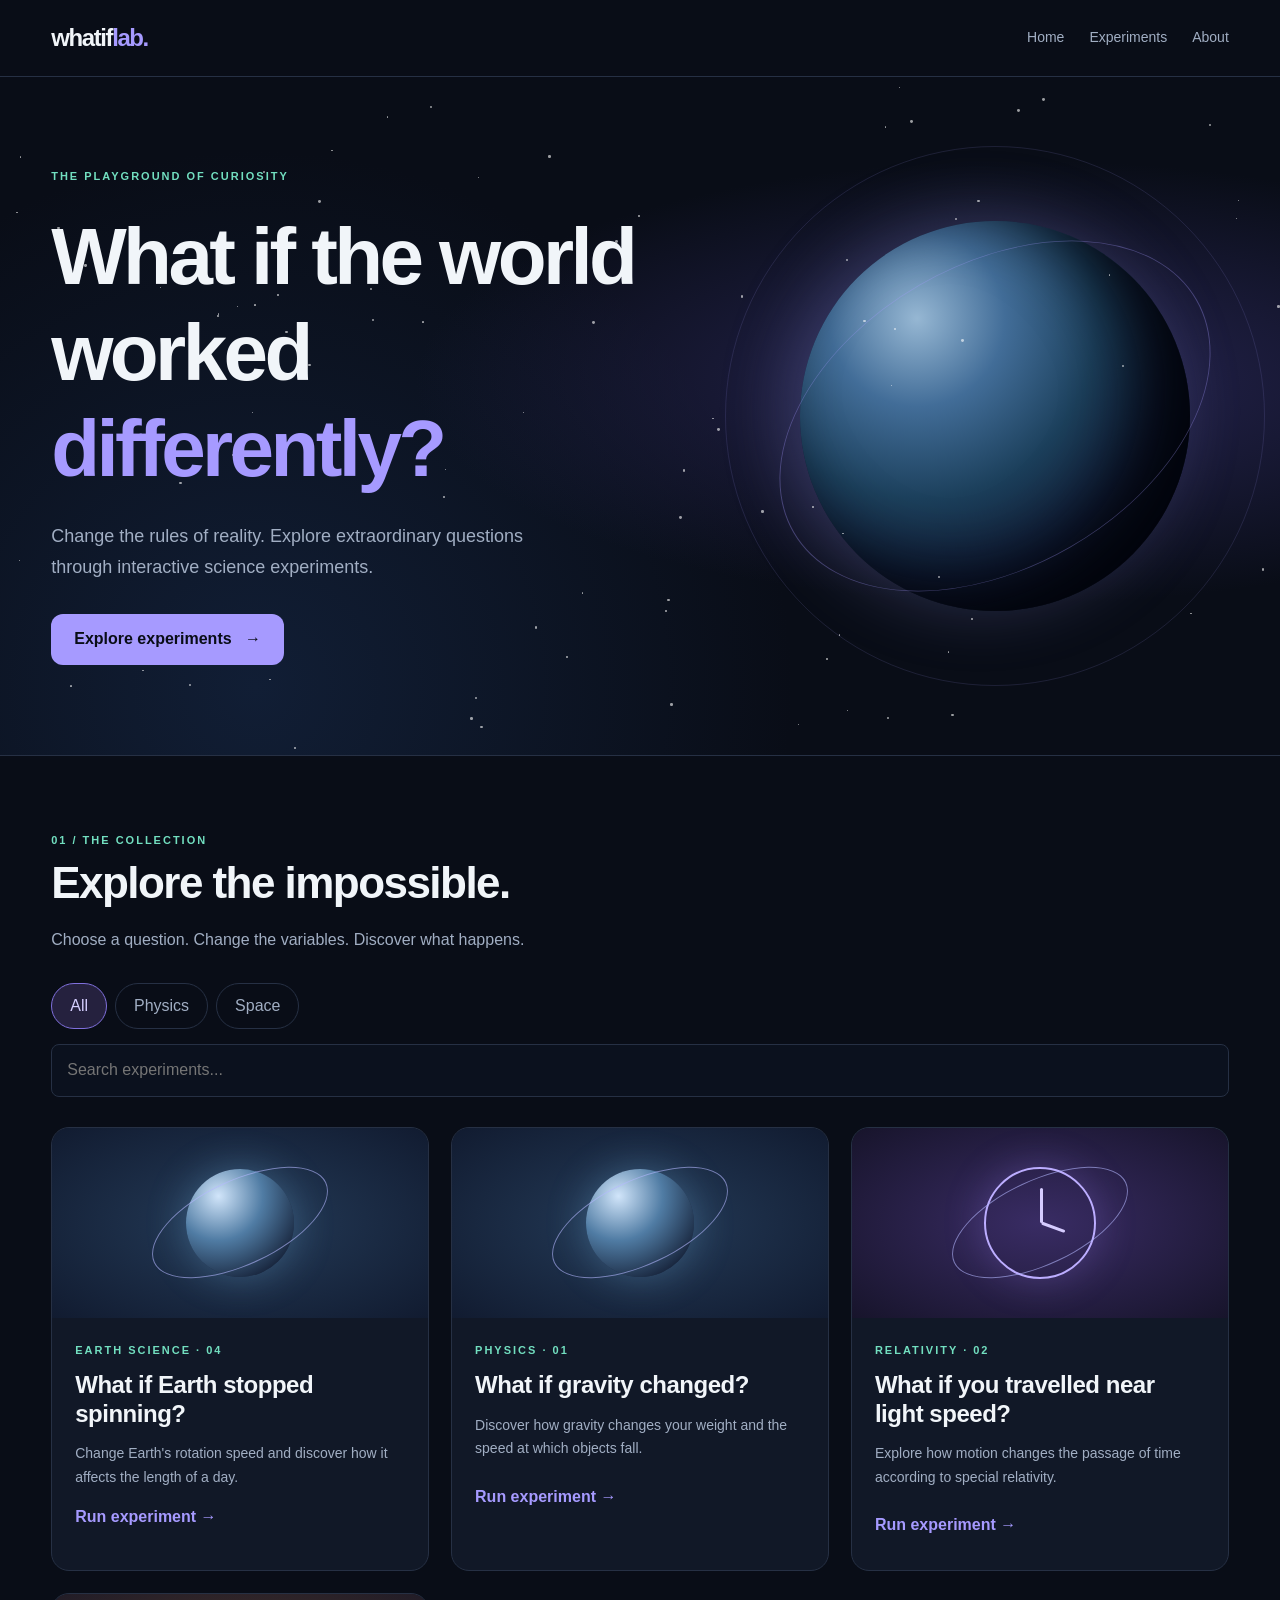
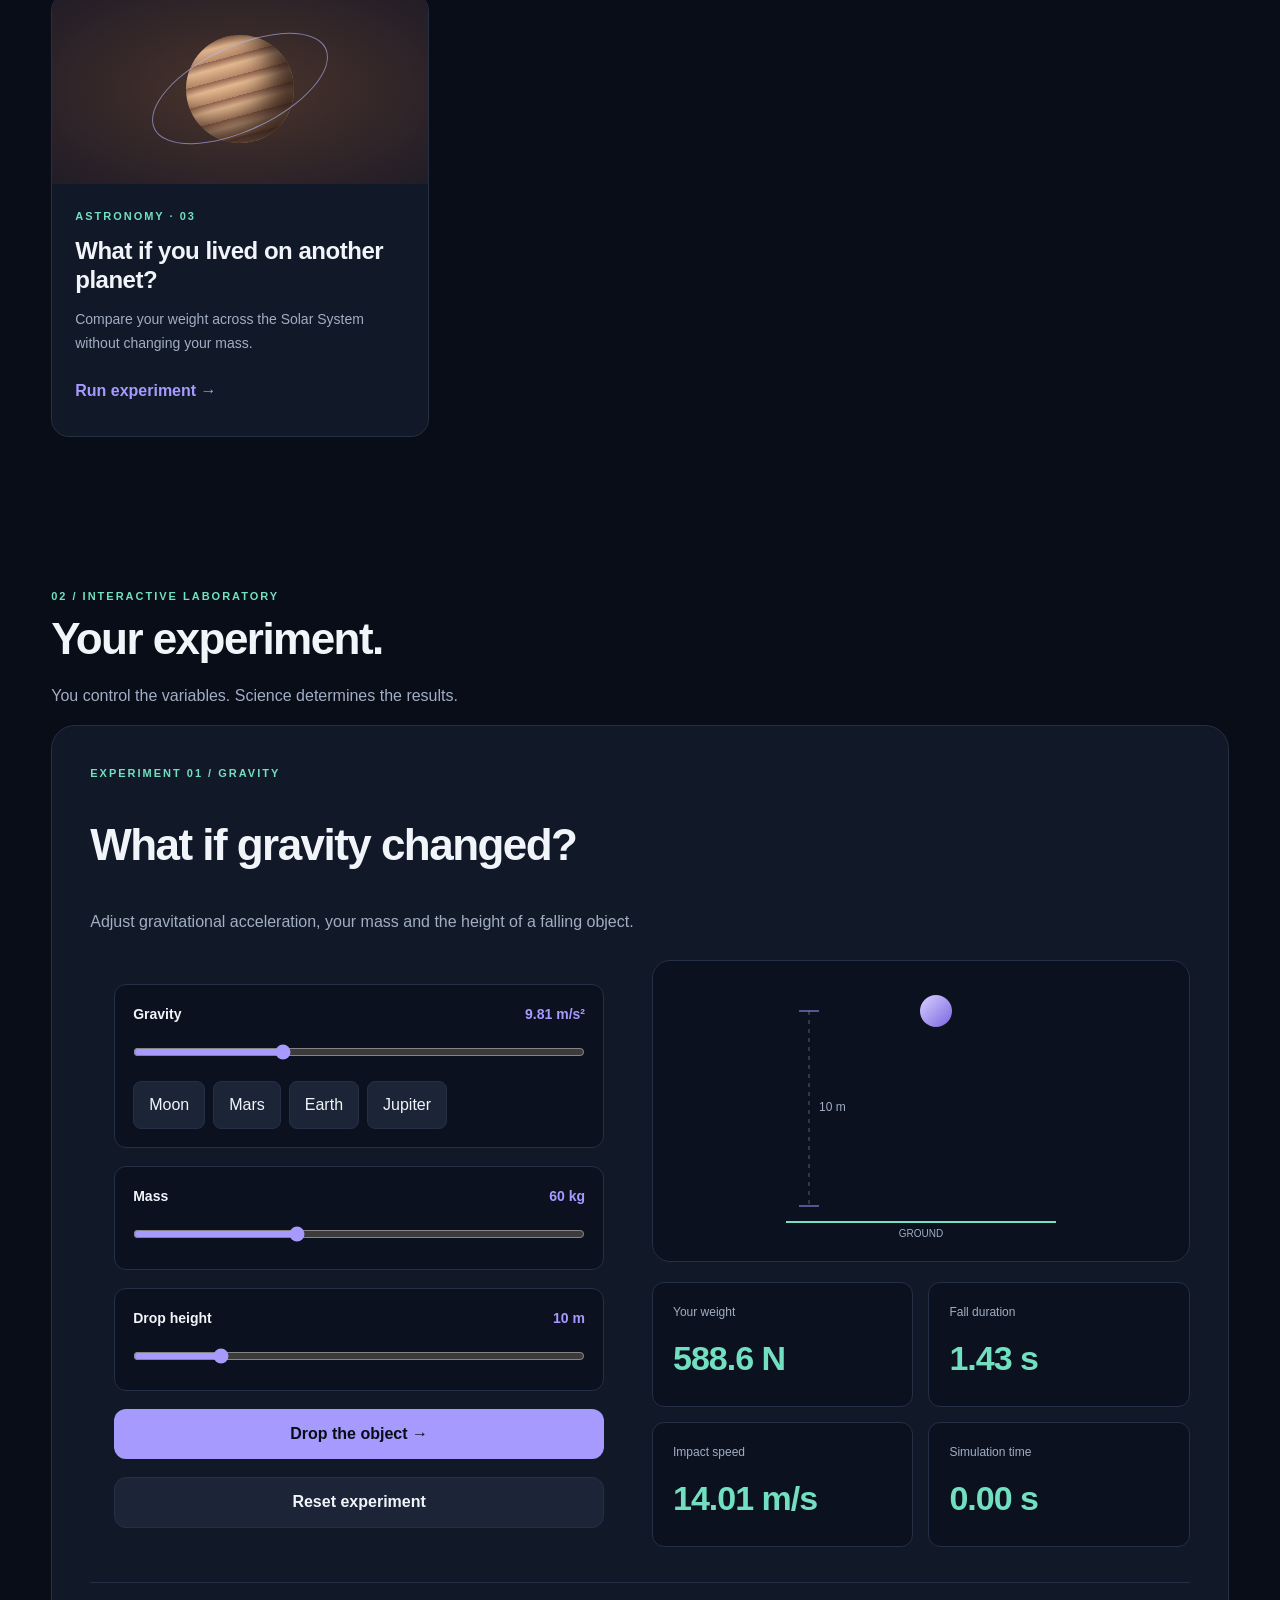
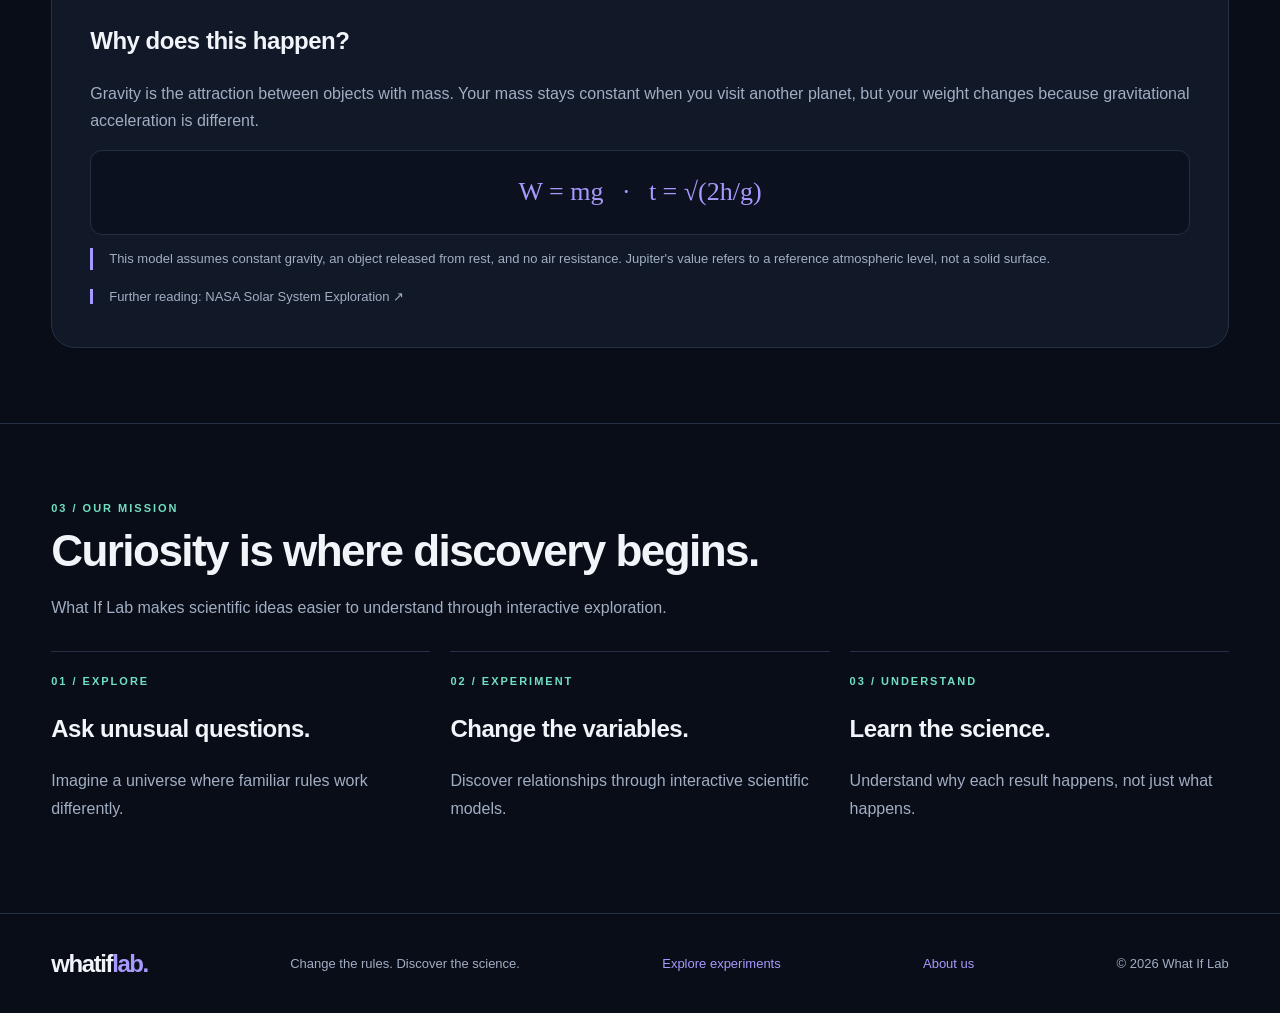
==== commit 03105784: "Connect shared navigation and footer" ====
--- a/index.html
+++ b/index.html
@@ -11,6 +11,7 @@
 
 <link rel="stylesheet" href="css/style.css">
 <link rel="stylesheet" href="css/animations.css">
+<script src="js/components.js" defer></script>
 <script src="js/main.js" defer></script>
 
 <style>
@@ -561,7 +562,7 @@
 
 <body>
 
-<header>
+<header data-site-header>
   <div class="container nav">
     <a href="#" class="logo">whatif<span>lab.</span></a>
     <nav aria-label="Main navigation">
@@ -699,7 +700,7 @@
 
 </main>
 
-<footer>
+<footer data-site-footer>
   <div class="container footer-row">
     <span class="logo">whatif<span>lab.</span></span>
     <span>Built for curious minds. © <span id="year"></span> What If Lab.</span>
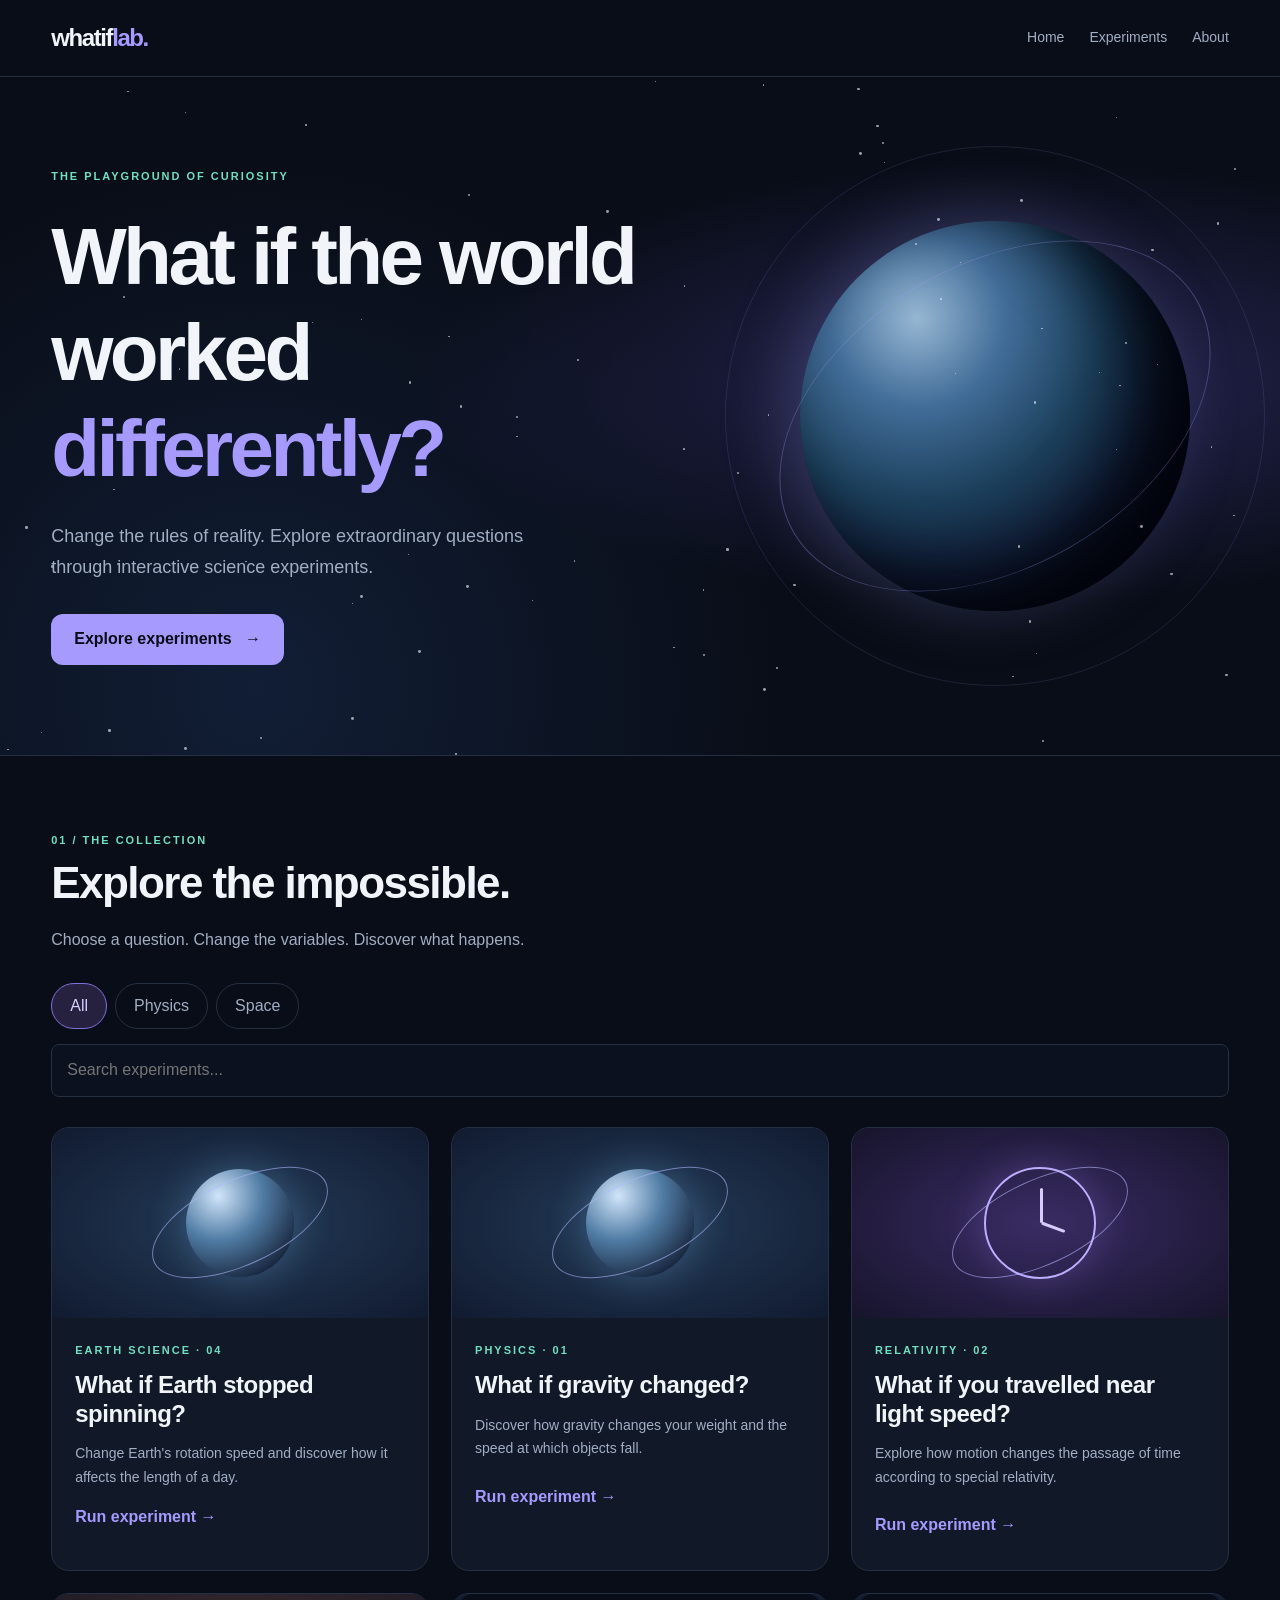
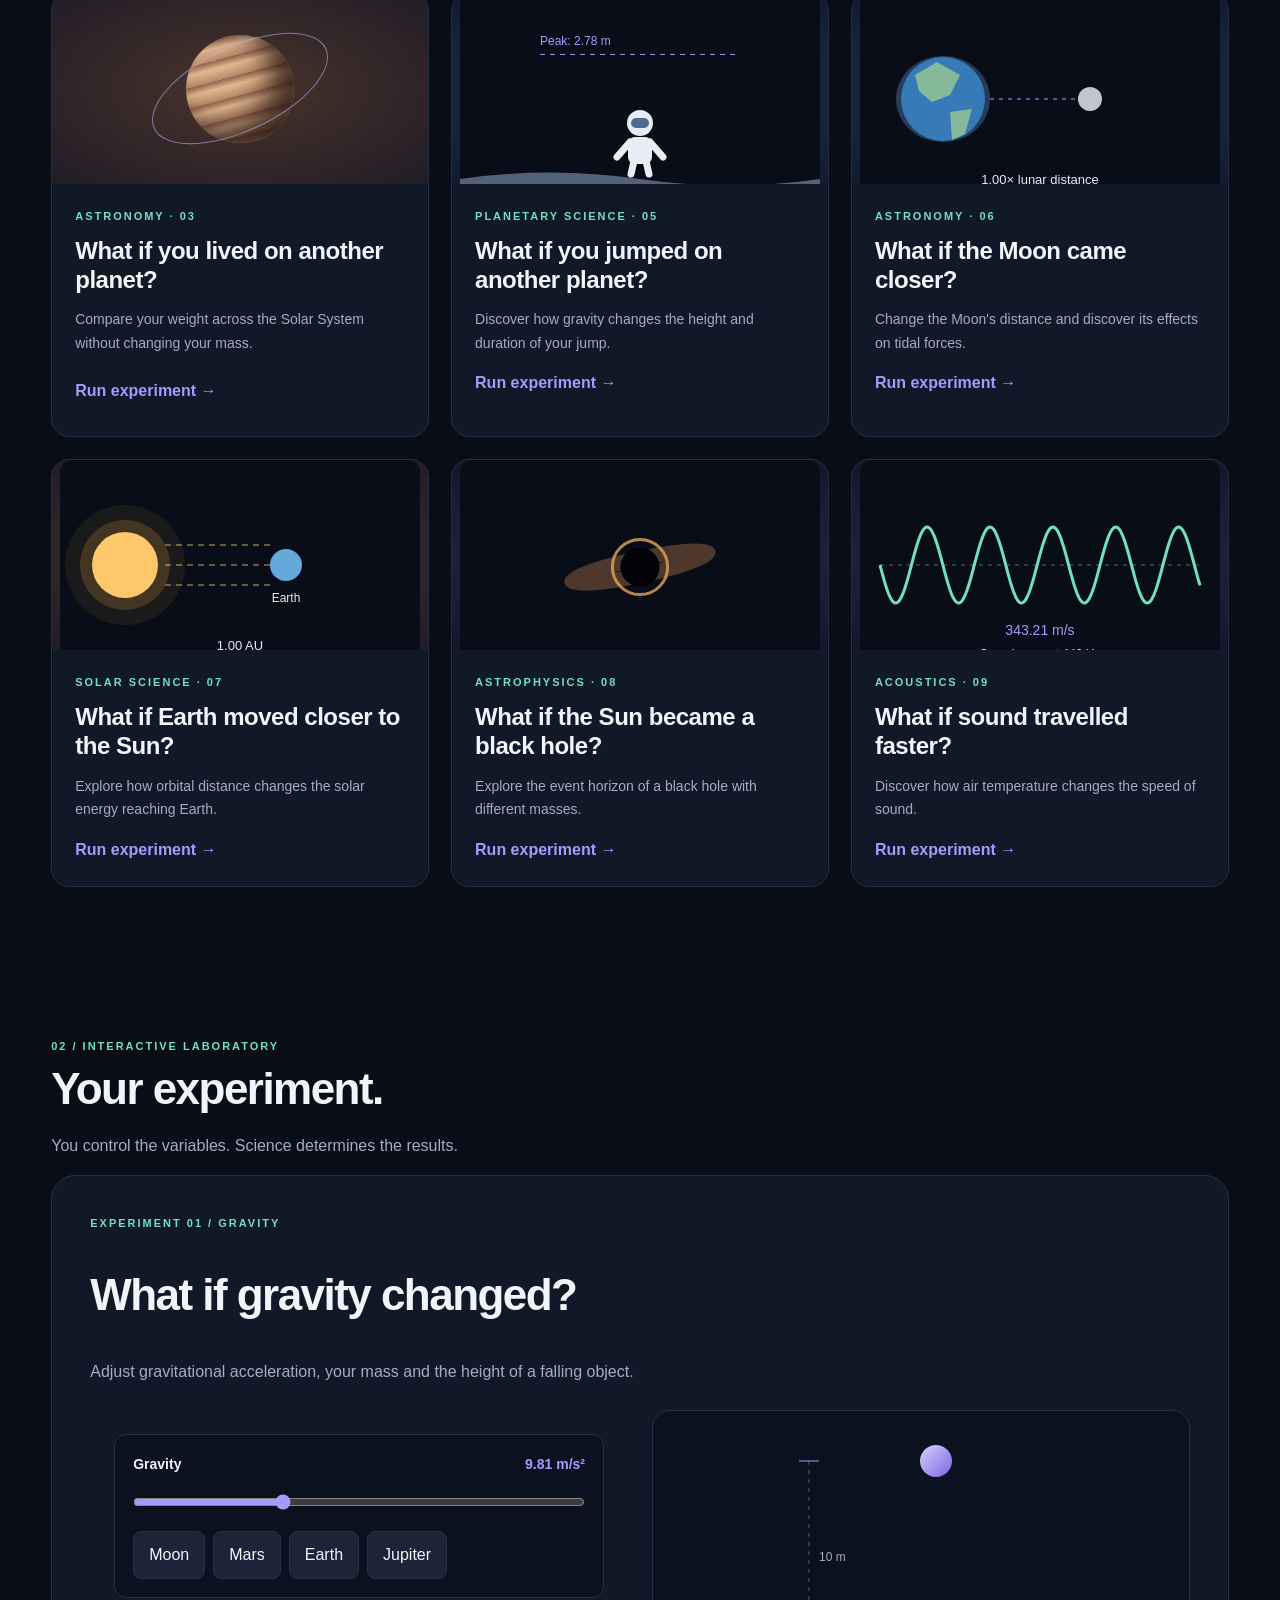
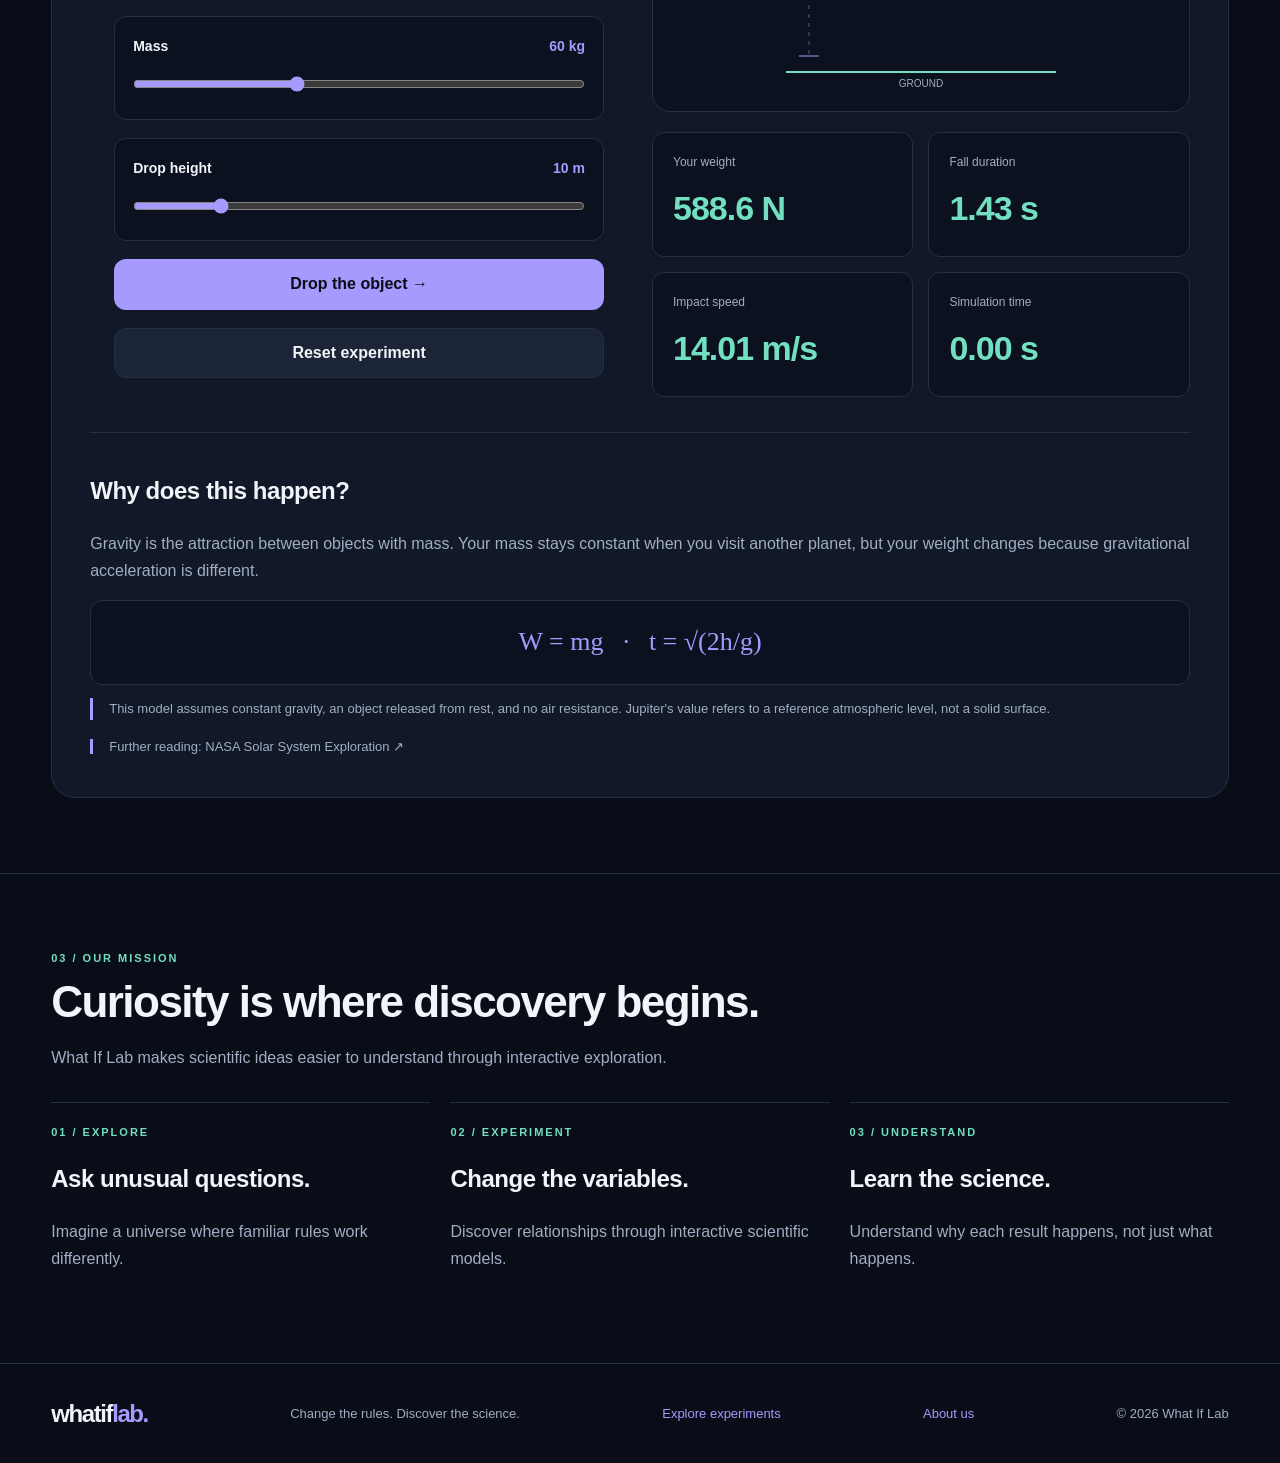
==== commit 81a244f3: "Connect new experiments to homepage" ====
--- a/index.html
+++ b/index.html
@@ -13,6 +13,8 @@
 <link rel="stylesheet" href="css/animations.css">
 <script src="js/components.js" defer></script>
 <script src="js/main.js" defer></script>
+  
+<script src="js/experiments.js" defer></script>
 
 <style>
 @layer legacy {
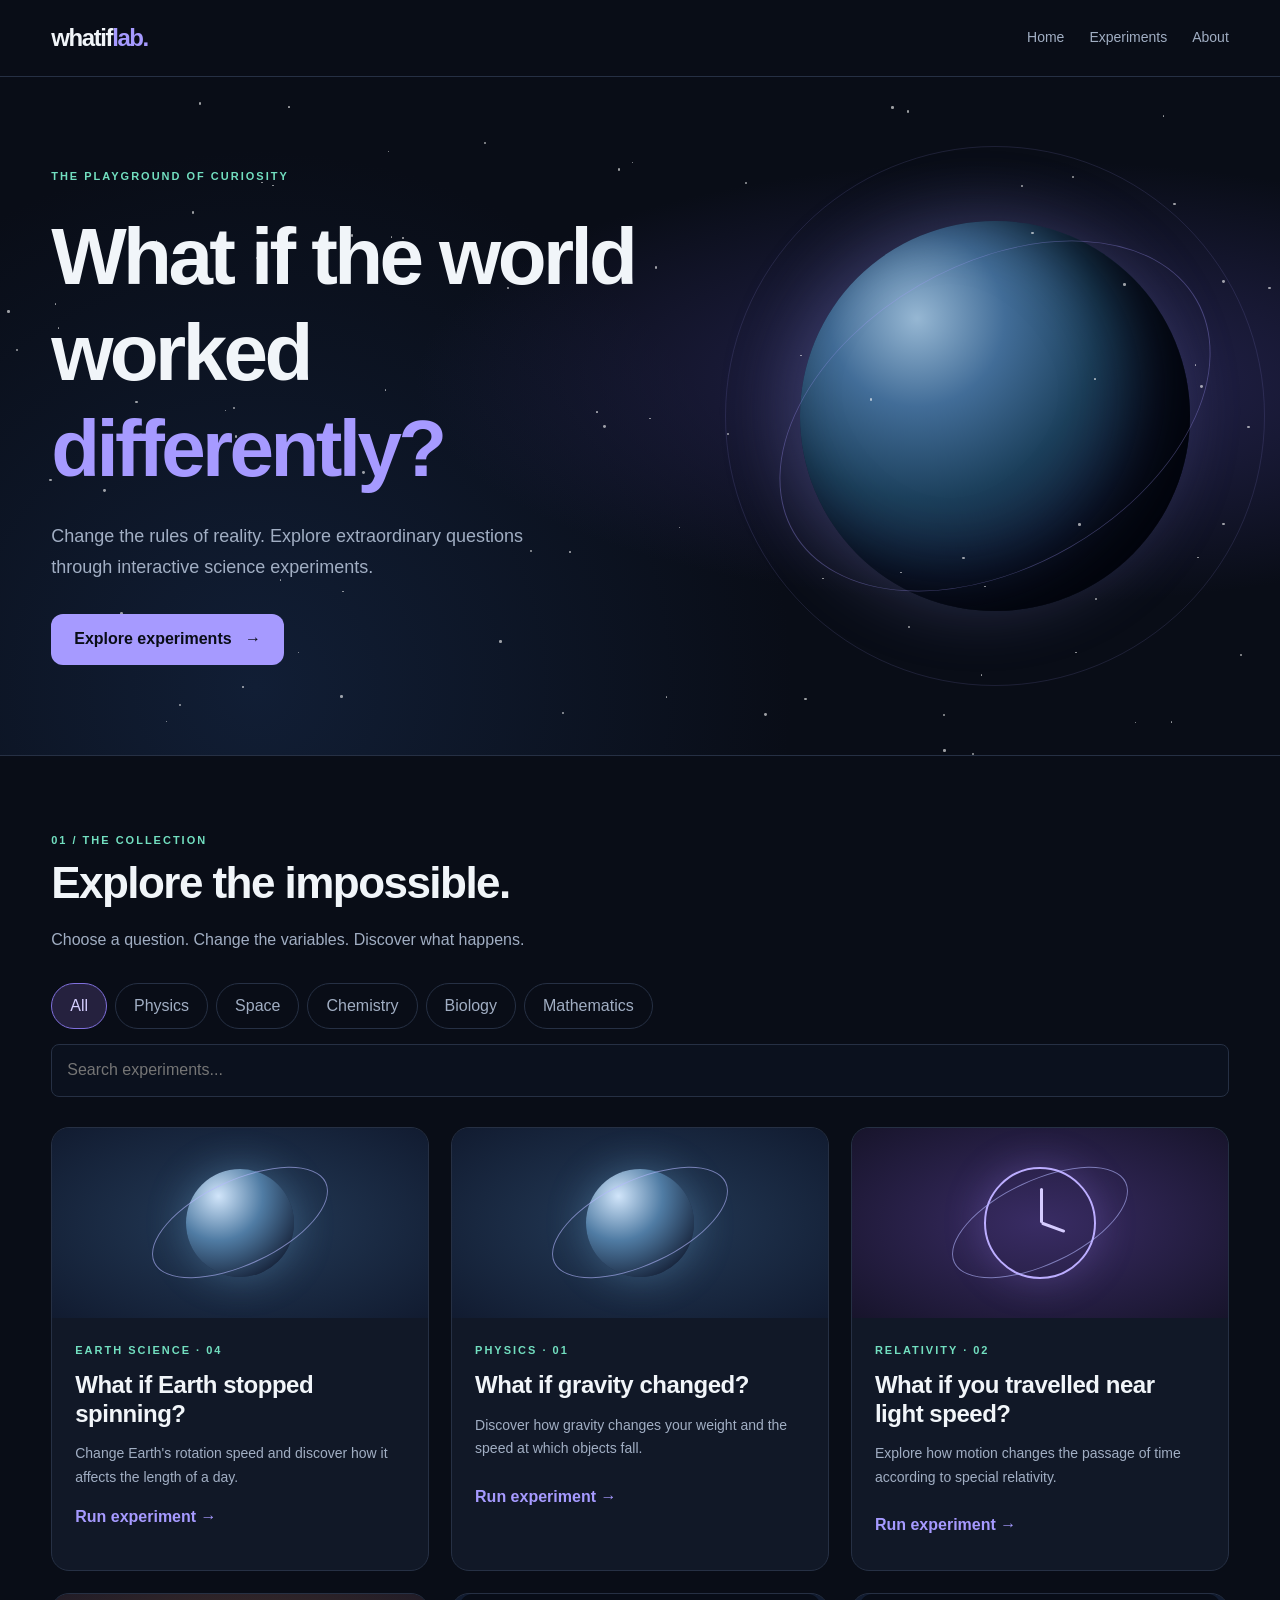
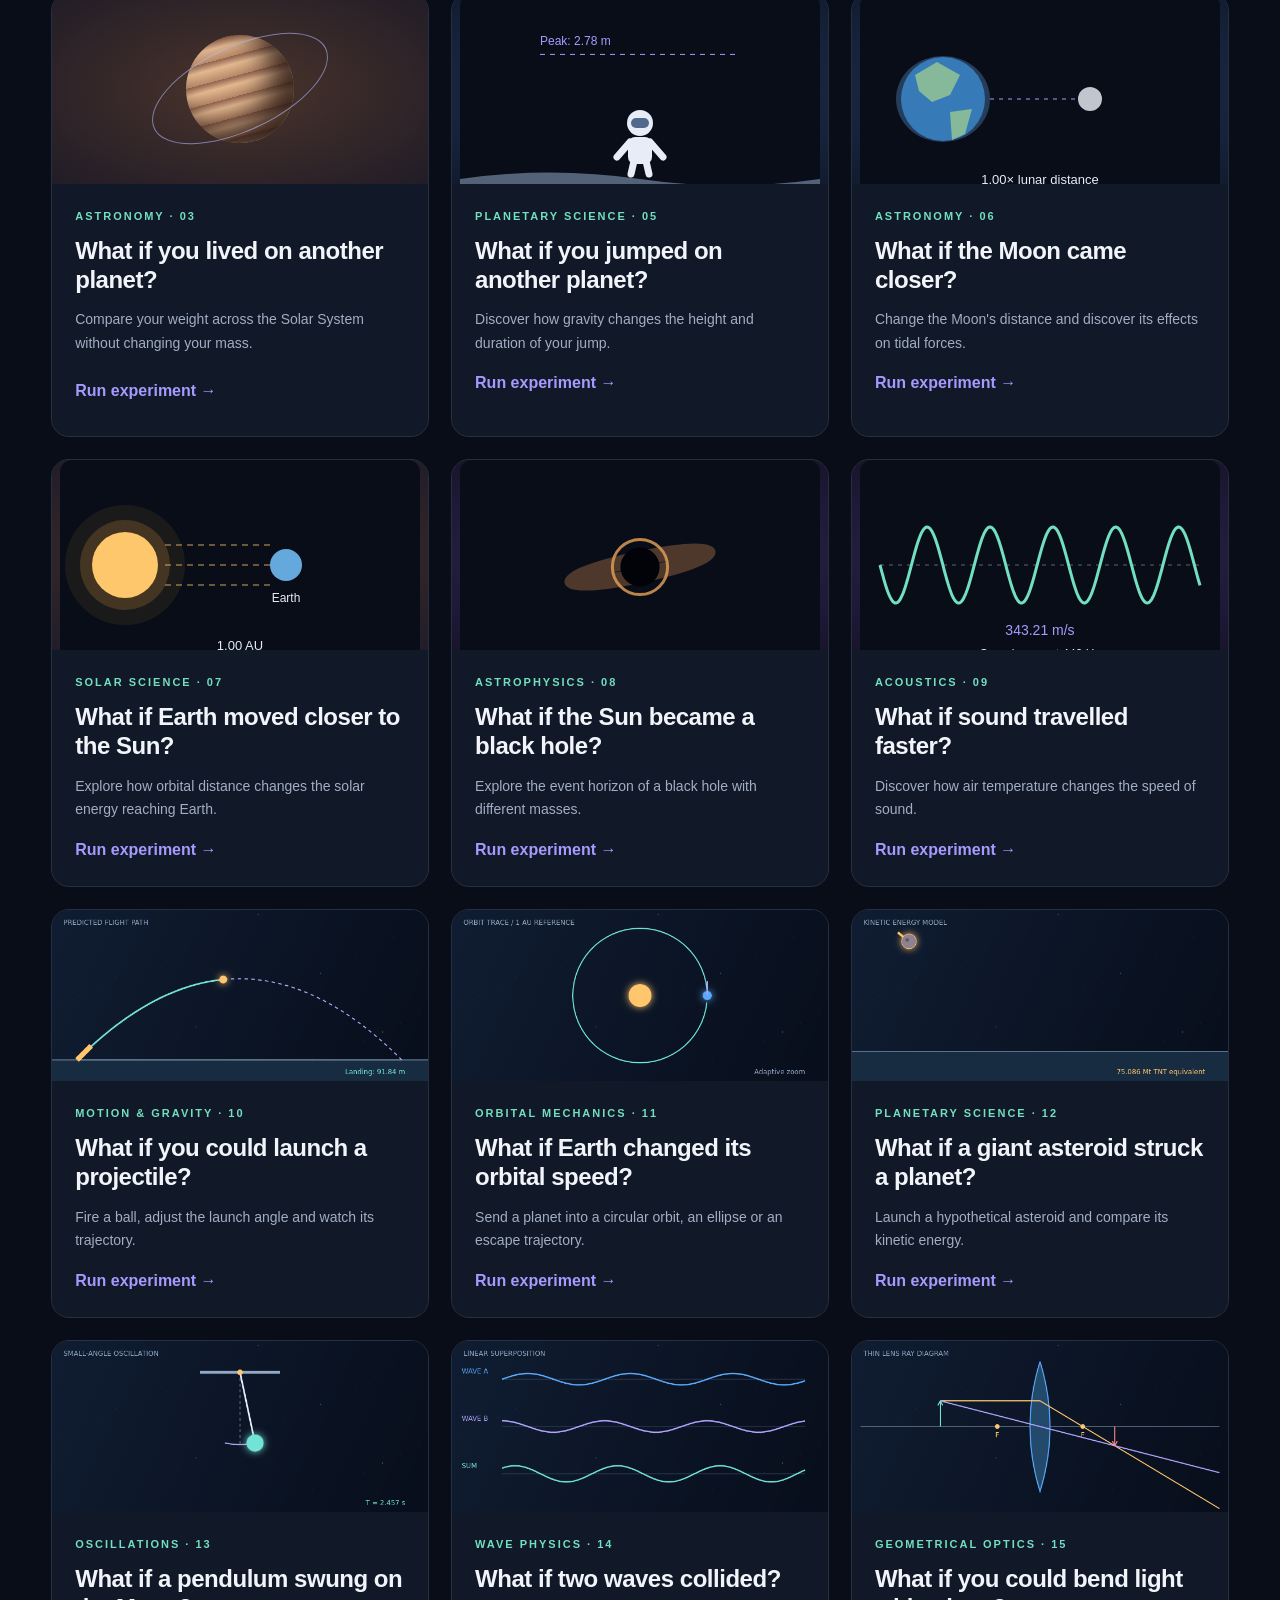
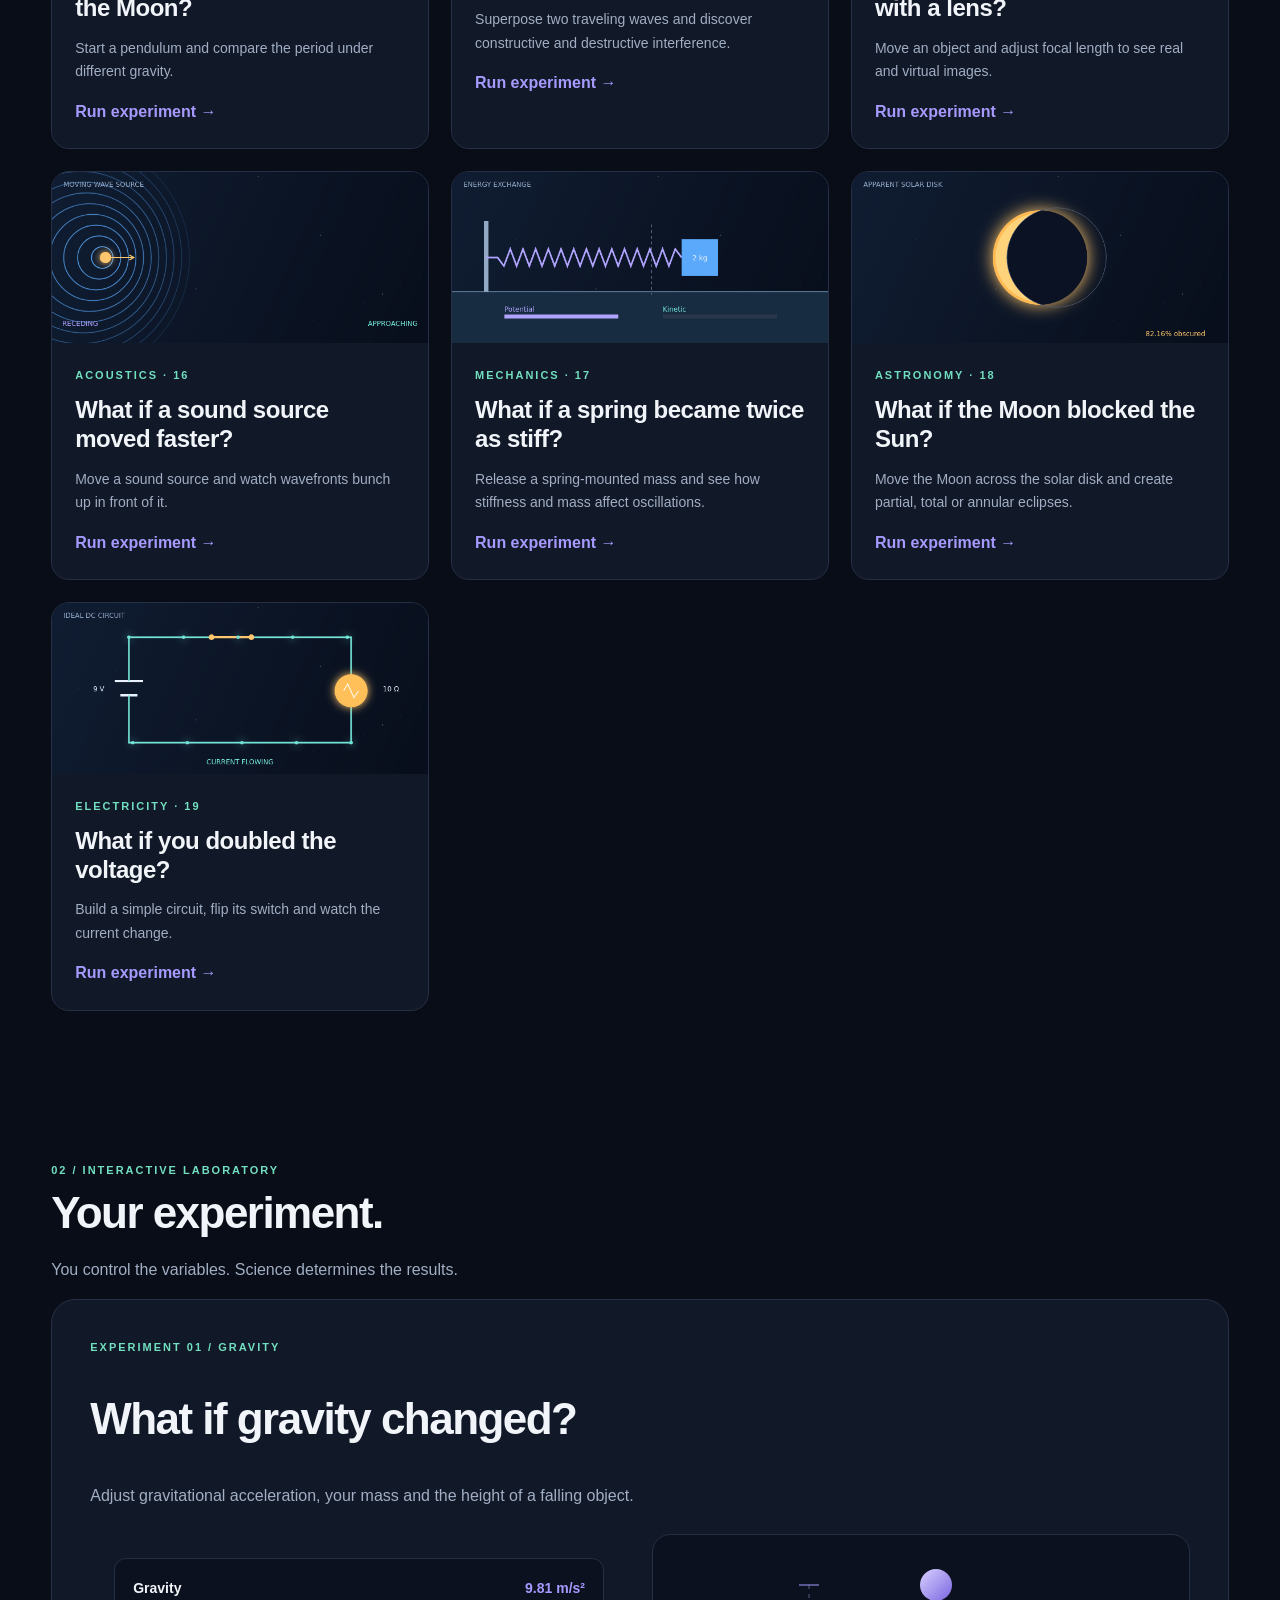
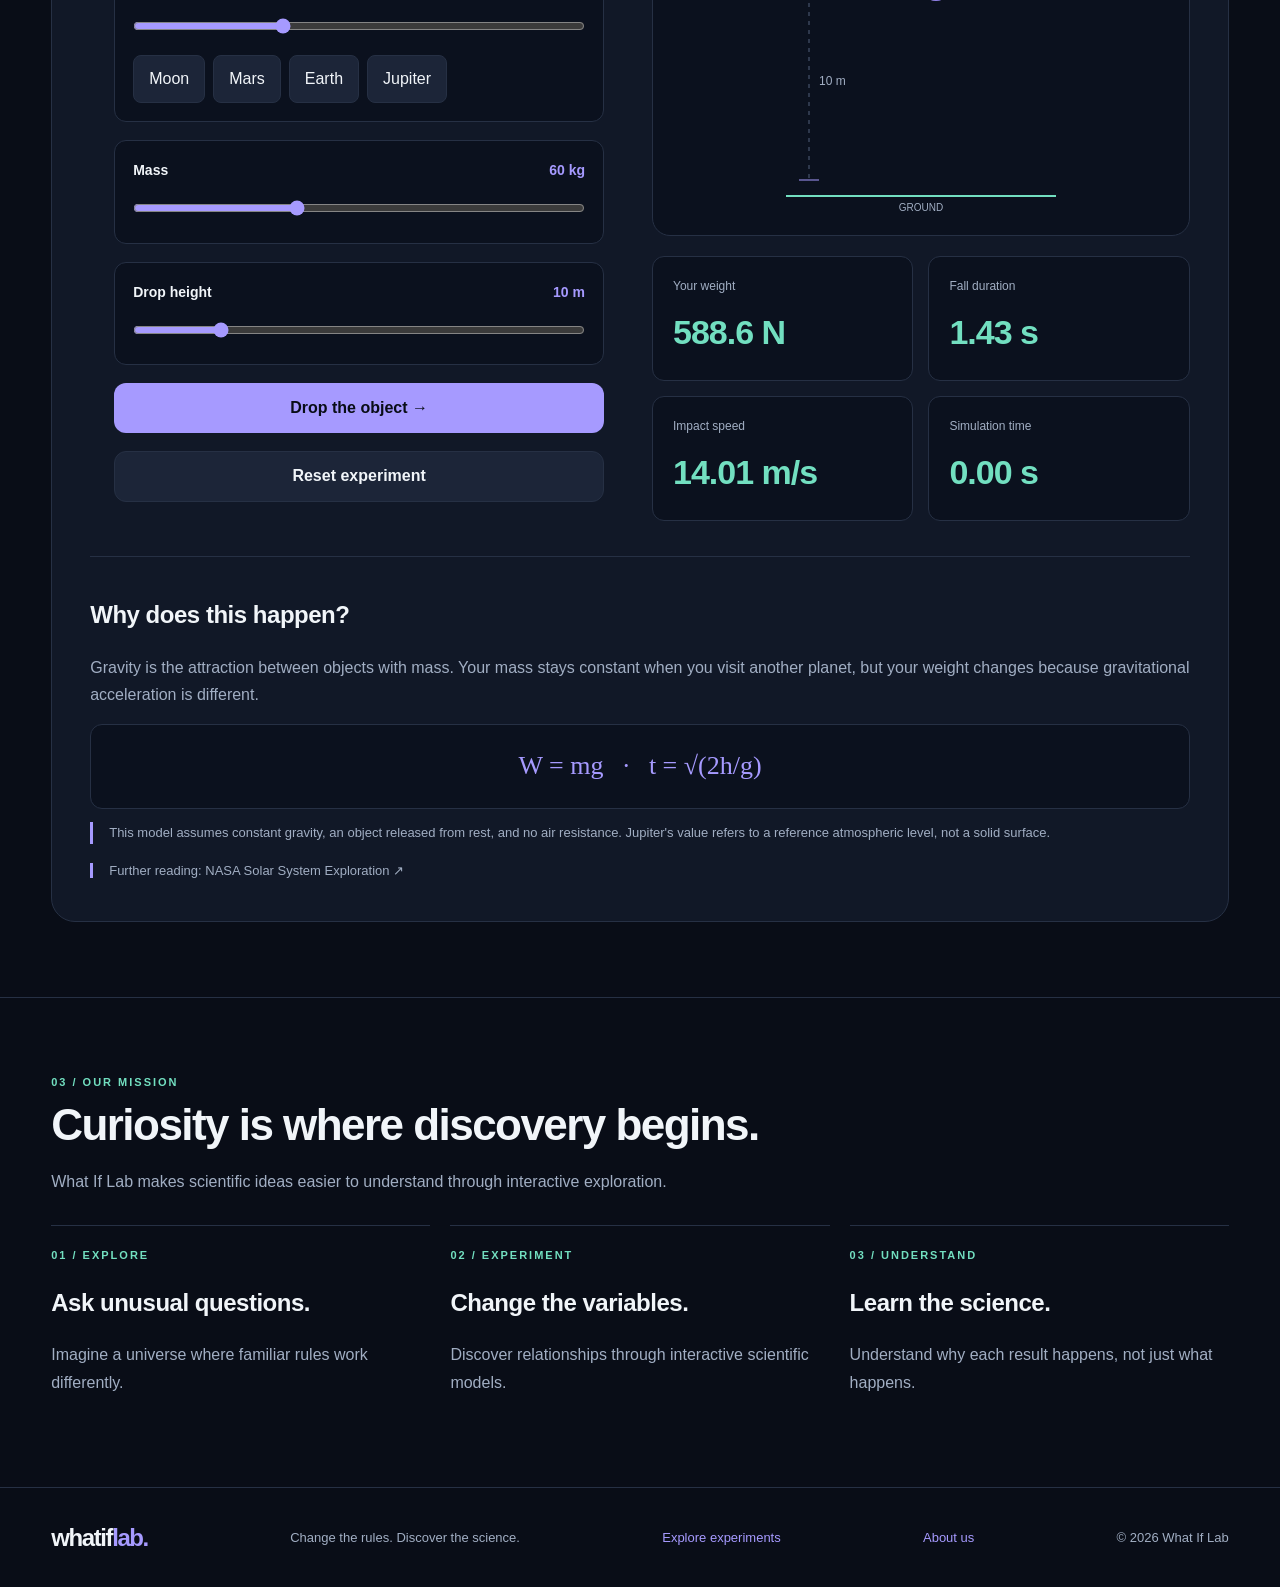
==== commit 92940220: "Add science subject categories" ====
--- a/index.html
+++ b/index.html
@@ -599,6 +599,10 @@
         <button class="filter active" data-filter="all" aria-pressed="true">All</button>
         <button class="filter" data-filter="physics" aria-pressed="false">Physics</button>
         <button class="filter" data-filter="space" aria-pressed="false">Space</button>
+        
+<button class="filter" data-filter="chemistry" aria-pressed="false">Chemistry</button>
+<button class="filter" data-filter="biology" aria-pressed="false">Biology</button>
+<button class="filter" data-filter="math" aria-pressed="false">Mathematics</button>
       </div>
       <input class="search" id="search" type="search" aria-label="Search experiments" placeholder="Search experiments...">
     </div>
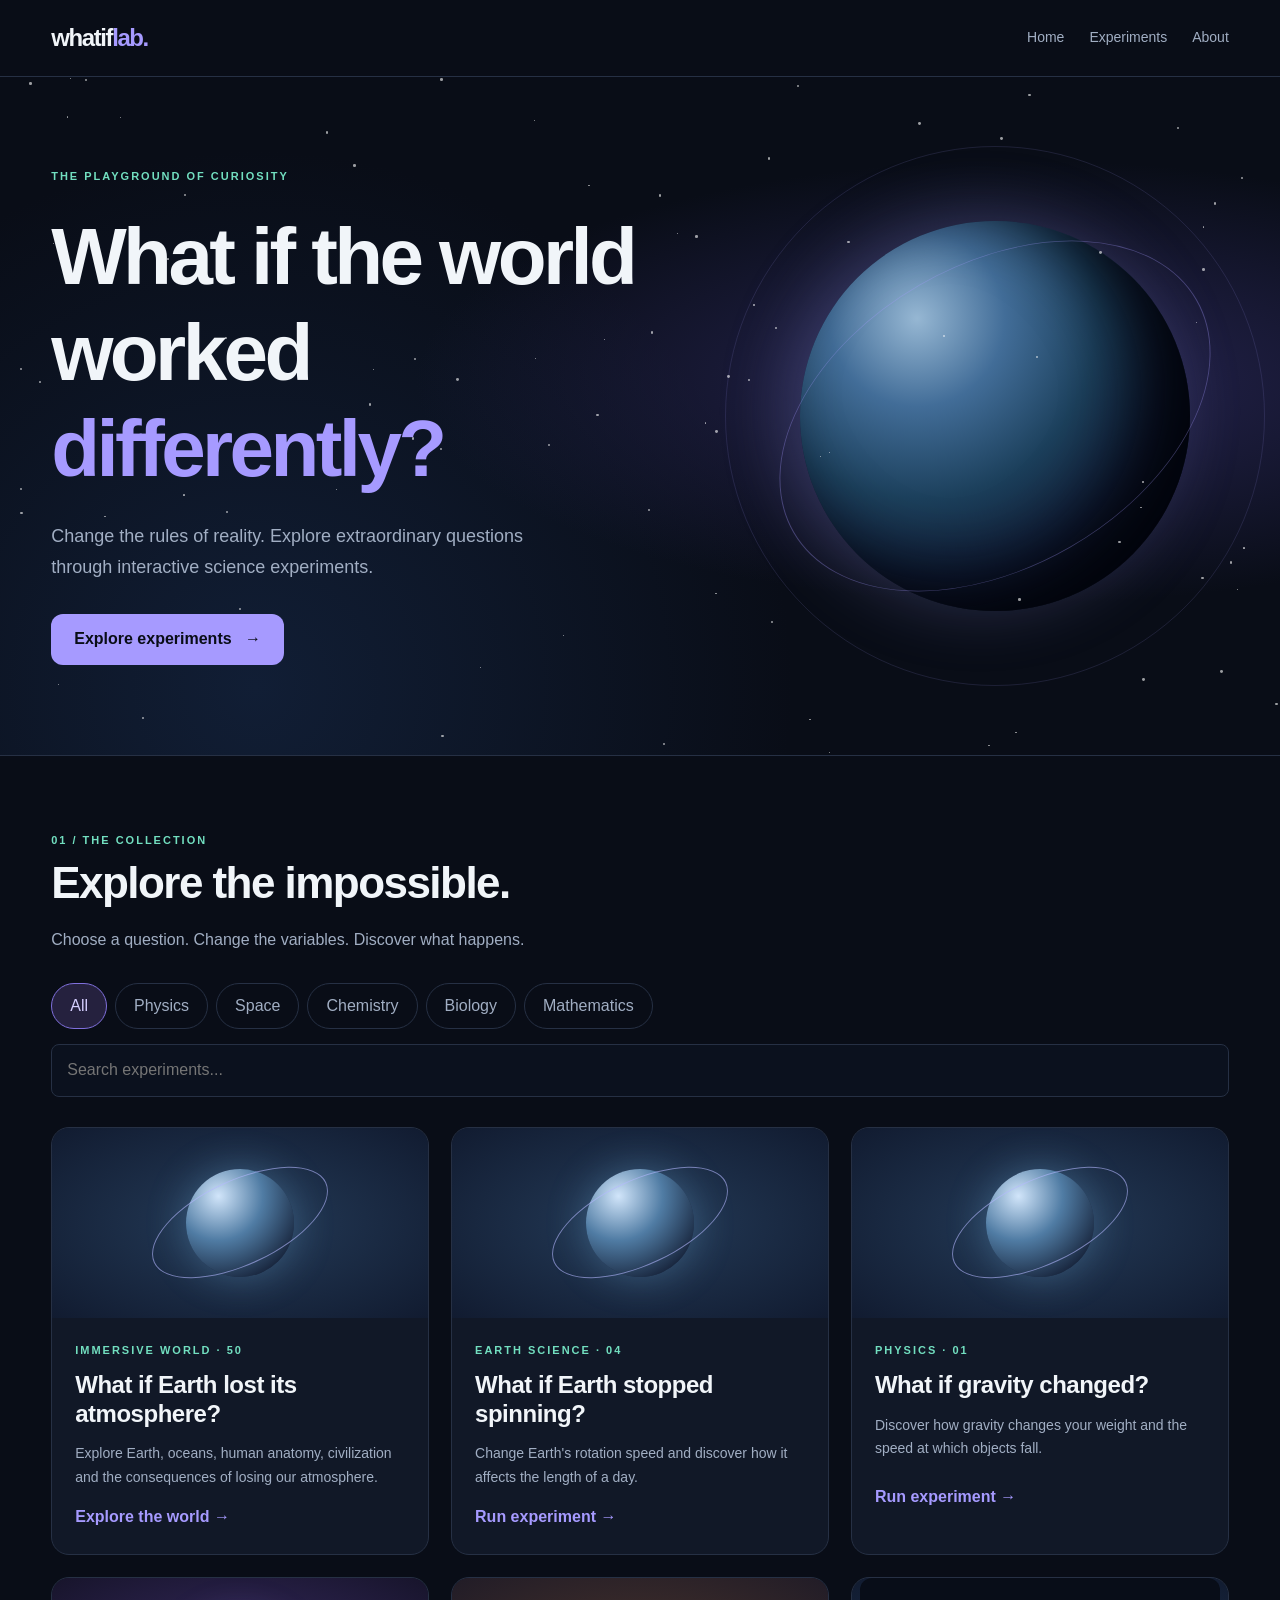
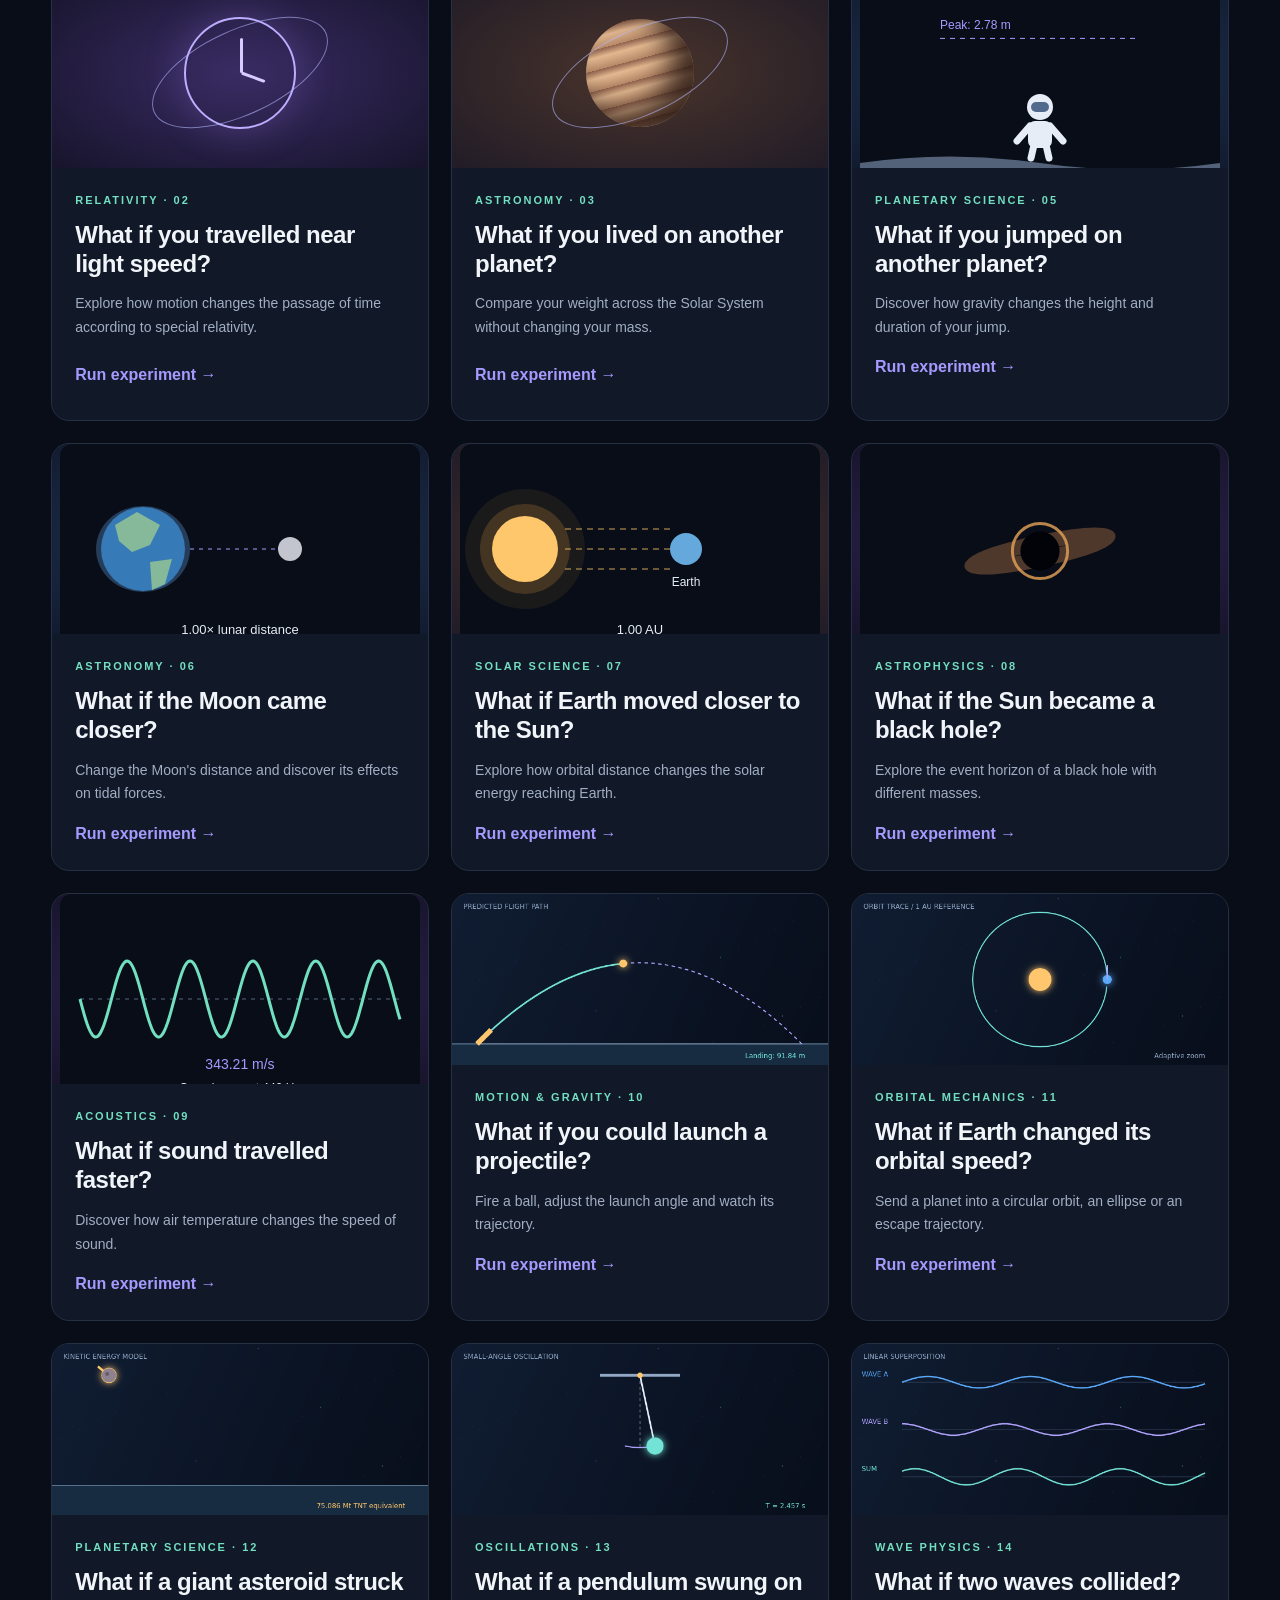
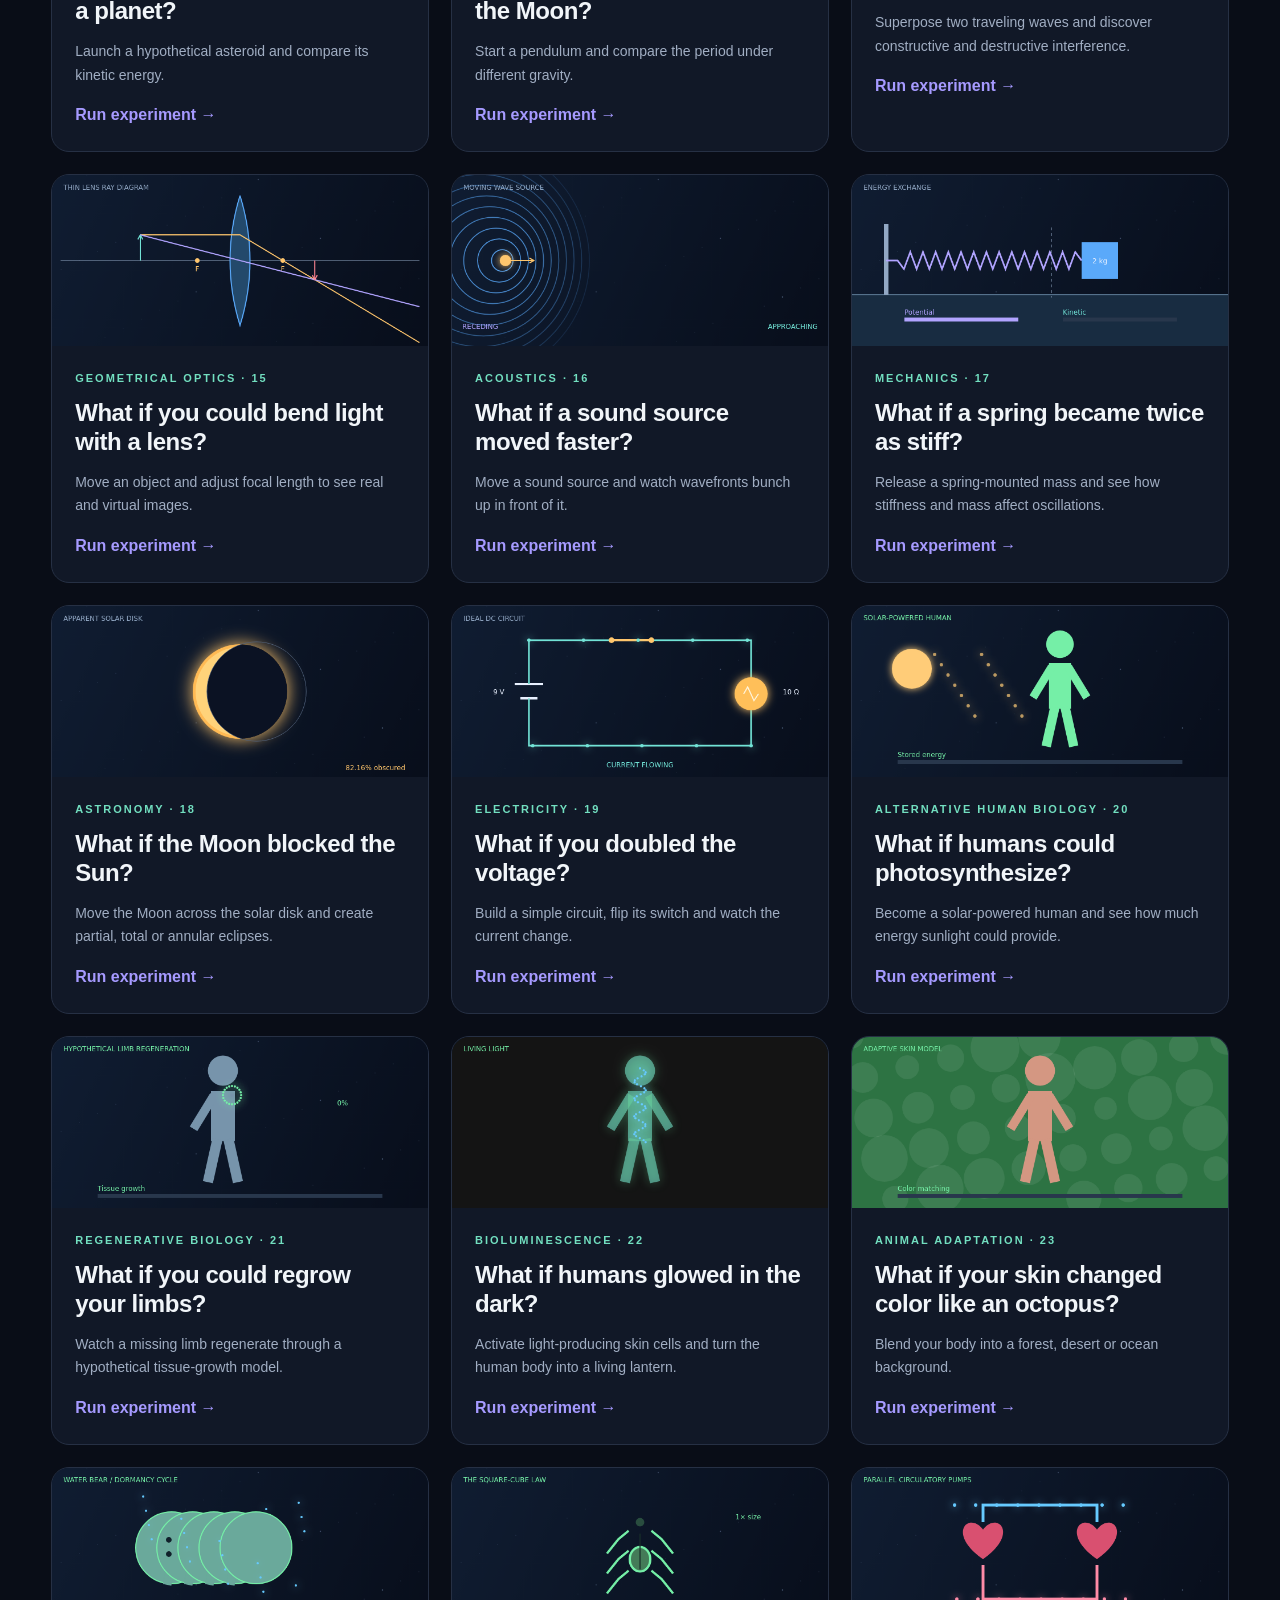
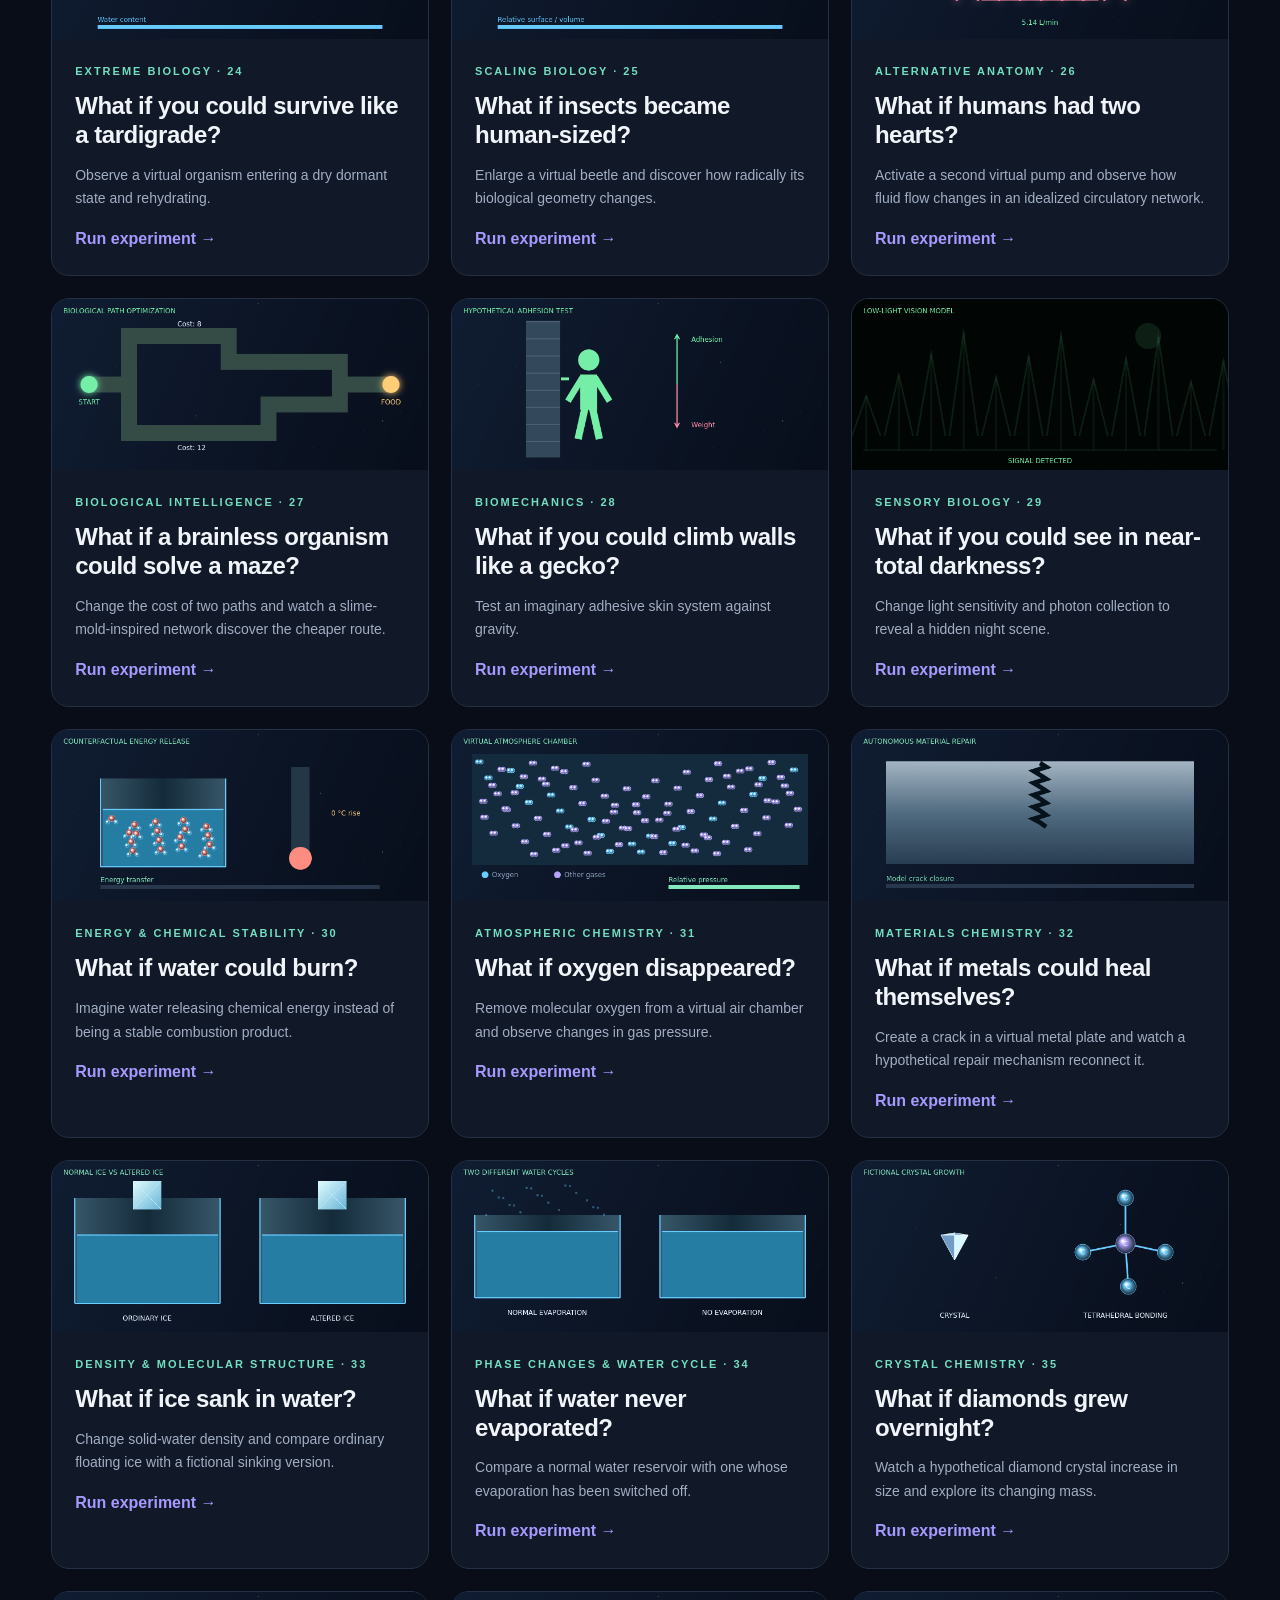
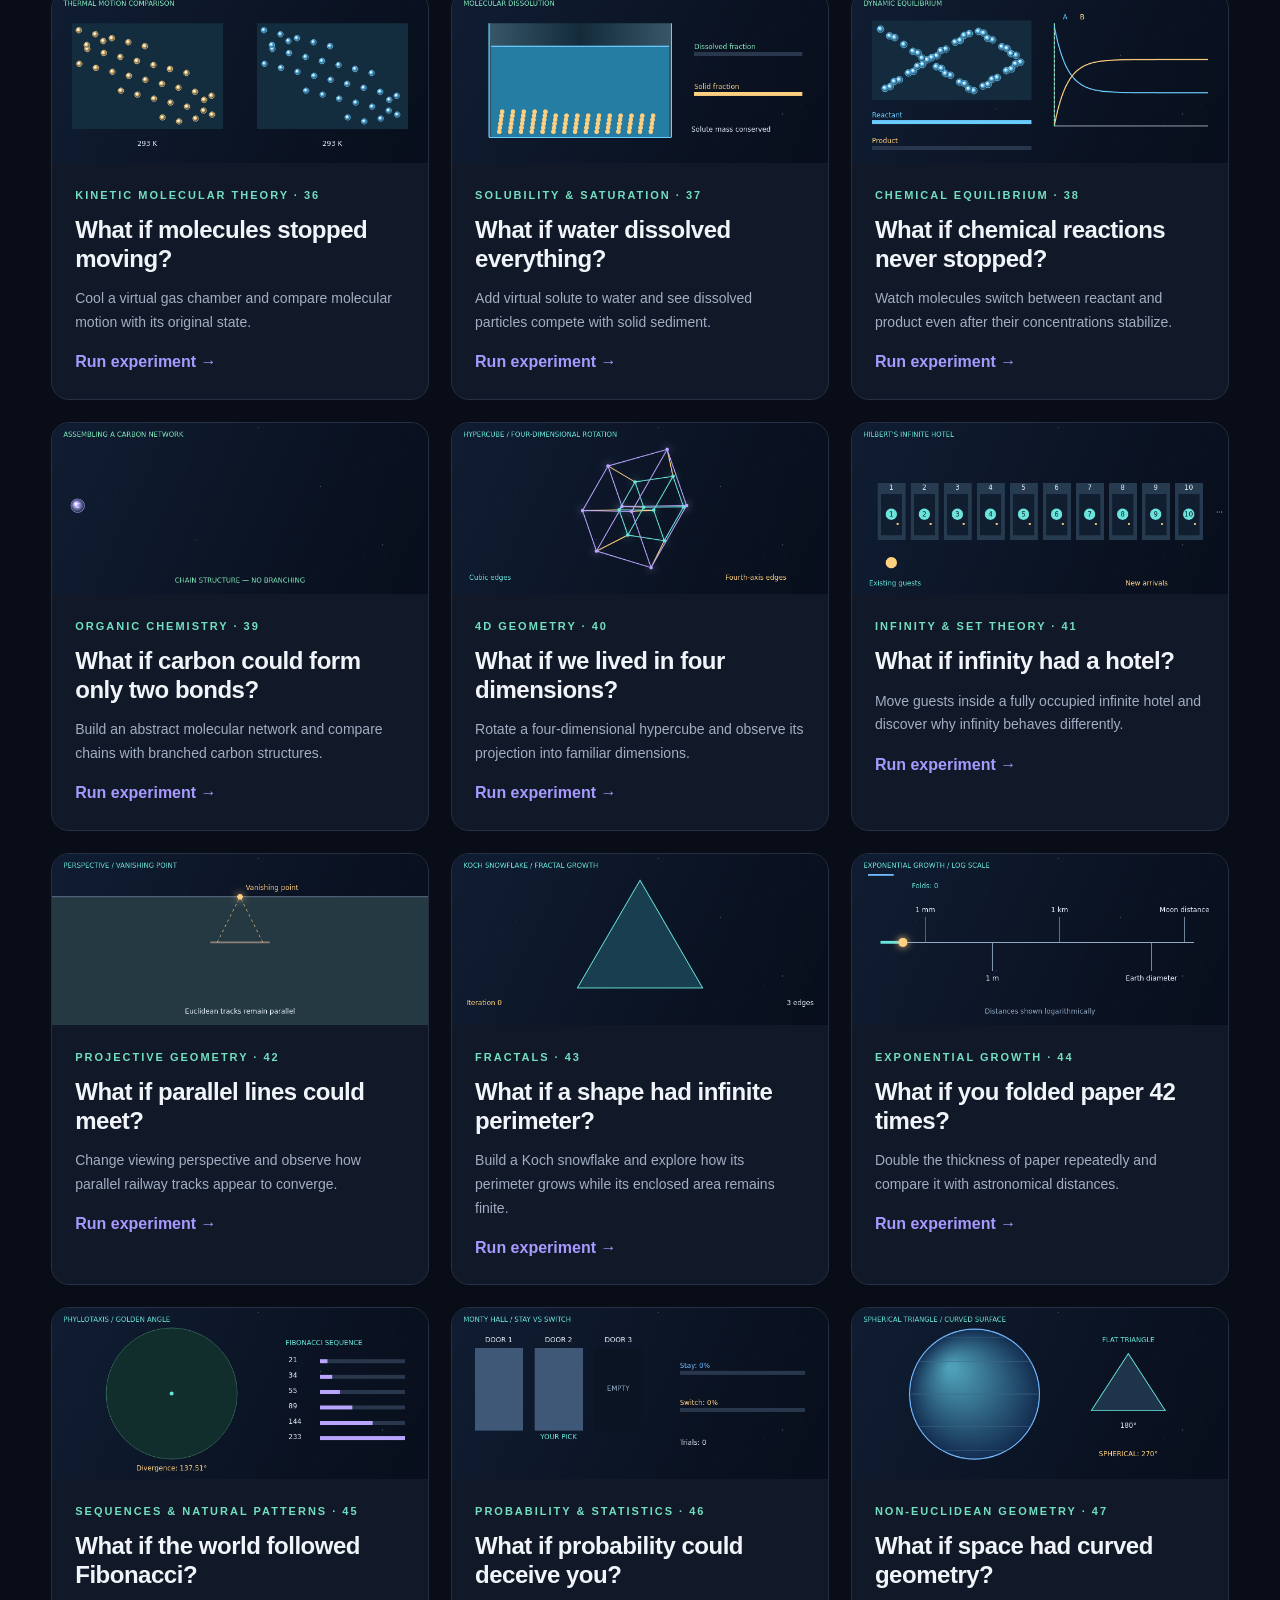
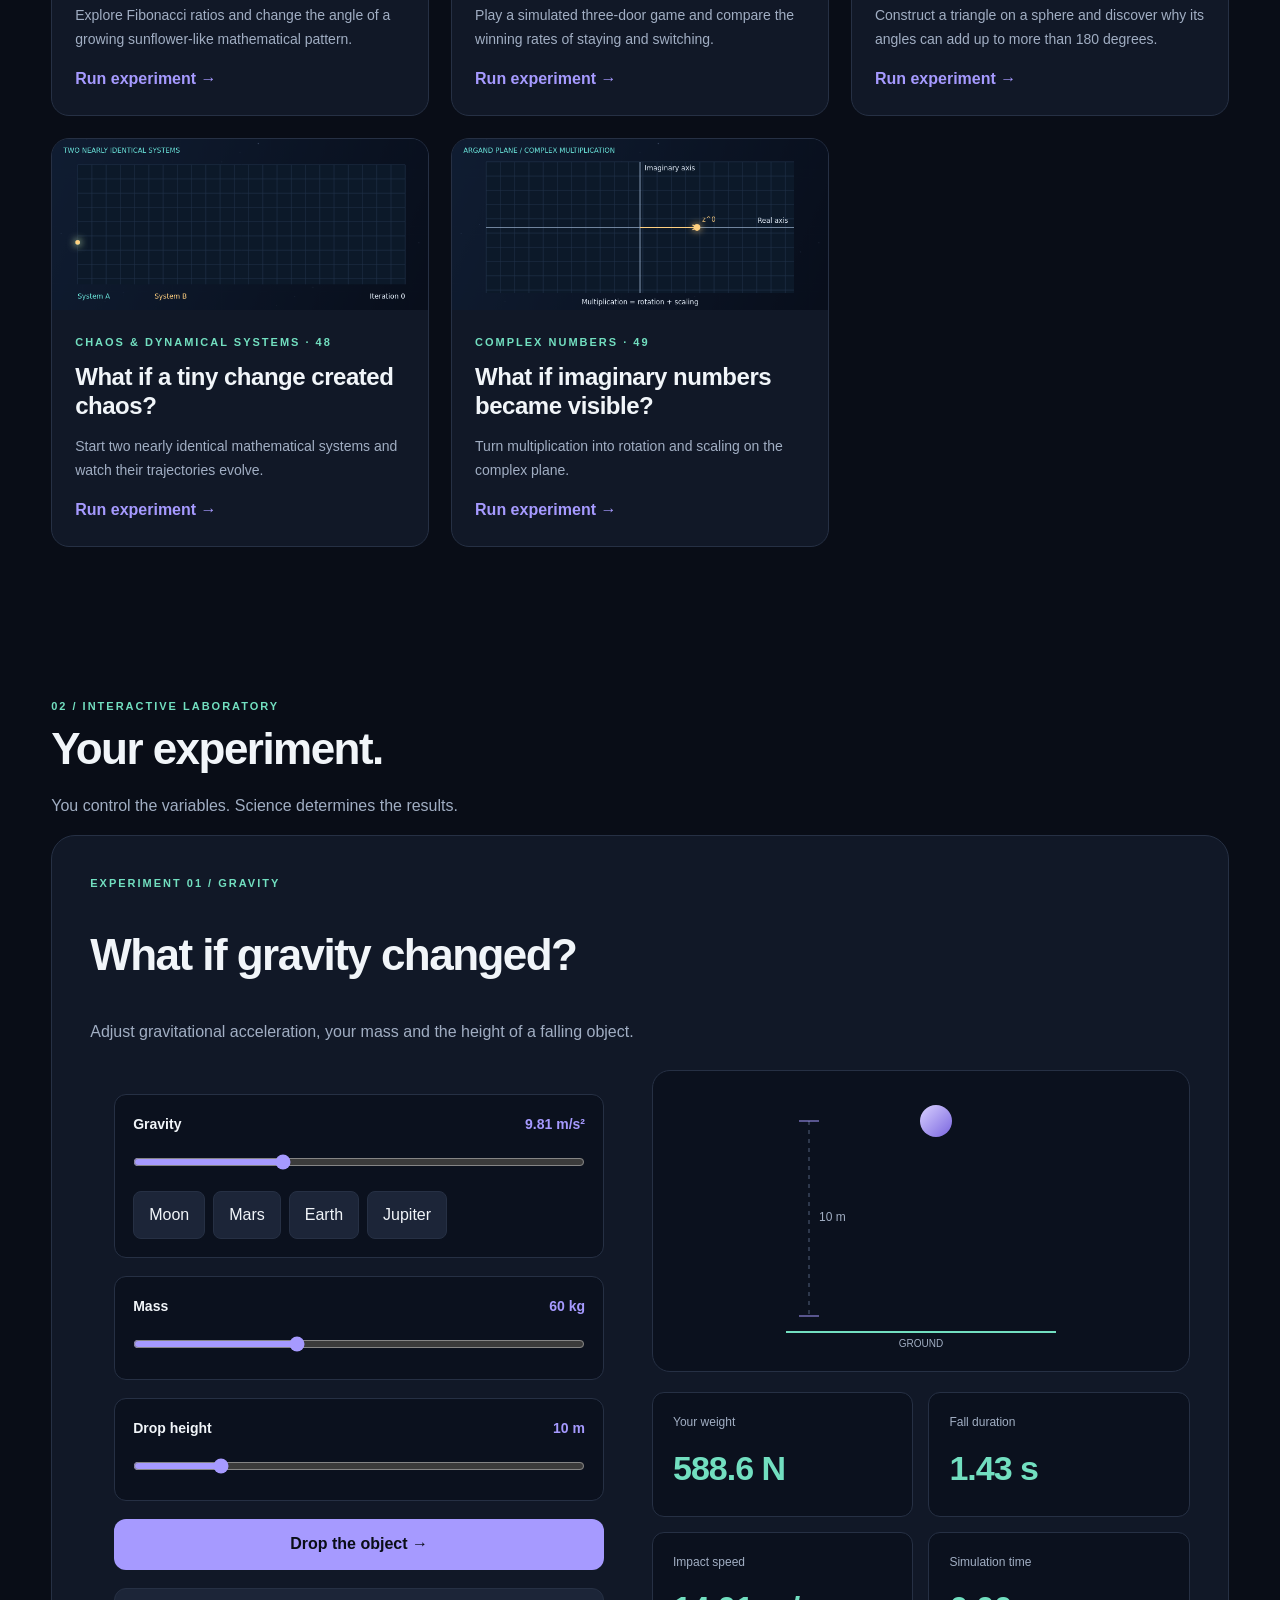
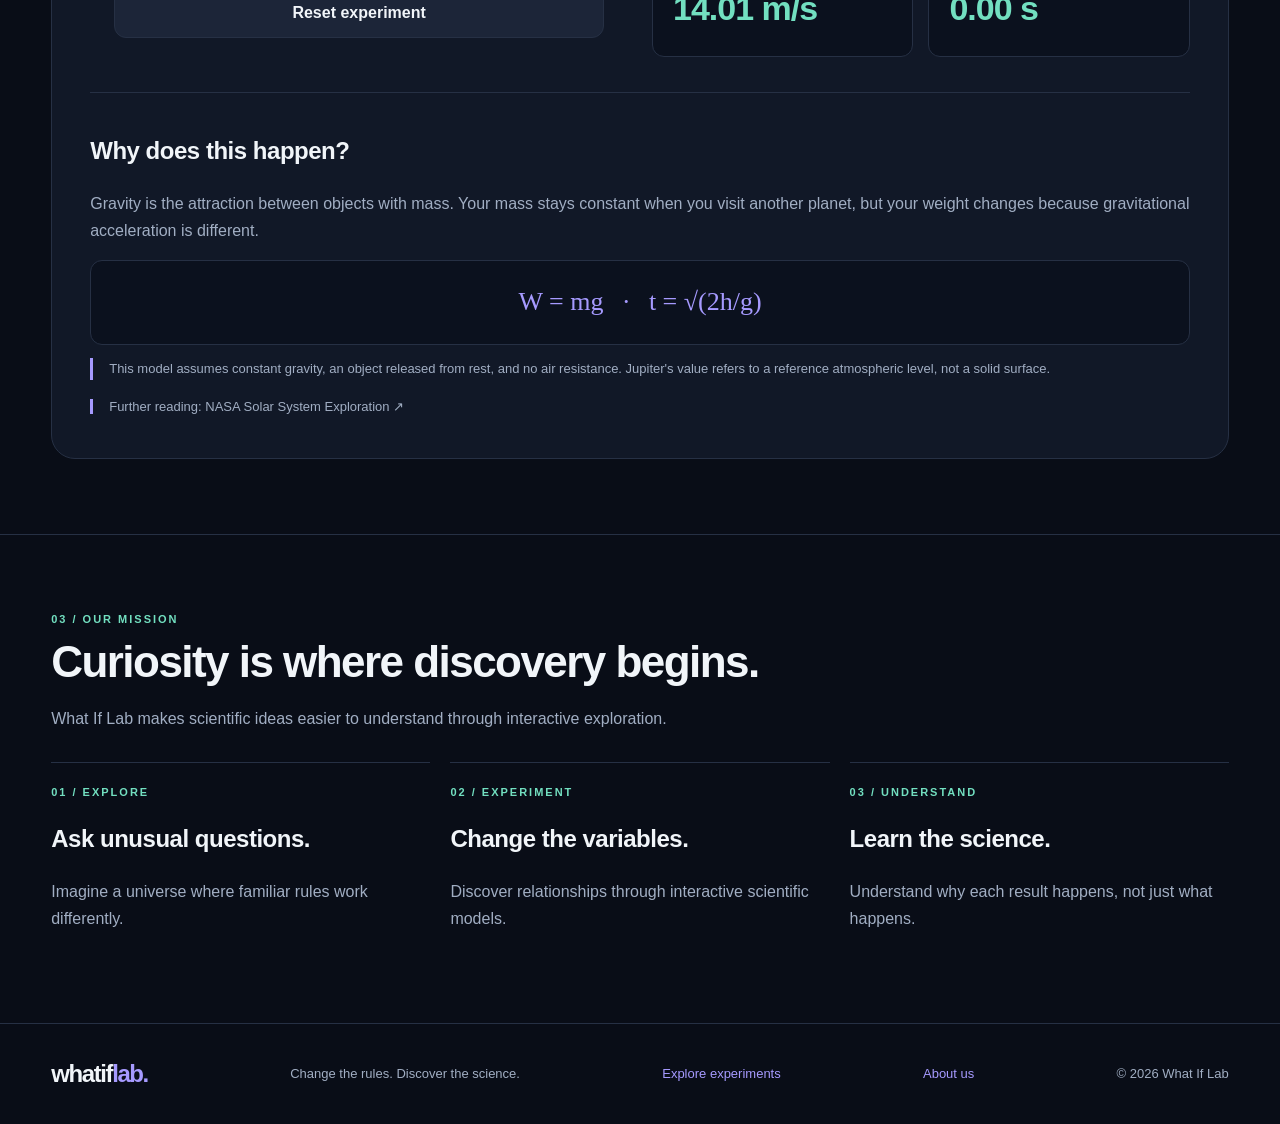
==== commit 8809f00a: "Launch Earth Atmosphere Experience" ====
--- a/index.html
+++ b/index.html
@@ -608,6 +608,30 @@
     </div>
 
     <div class="cards">
+      
+<article class="card"
+  data-category="physics space"
+  data-search="earth atmosphere oxygen ocean apocalypse vacuum human survival">
+
+  <div class="art gravity" aria-hidden="true">
+    <div class="art-orb"></div>
+    <div class="orbit"></div>
+  </div>
+
+  <div class="card-content">
+    <div class="tag">Immersive World · 50</div>
+
+    <h3>What if Earth lost its atmosphere?</h3>
+
+    <p>Explore Earth, oceans, human anatomy, civilization and the consequences of losing our atmosphere.</p>
+
+    <a class="explore" href="atmosphere.html">
+      Explore the world →
+    </a>
+  </div>
+
+</article>
+
       
 <article class="card" data-category="physics space" data-search="earth spin rotation day night planet">
   <div class="art gravity" aria-hidden="true">
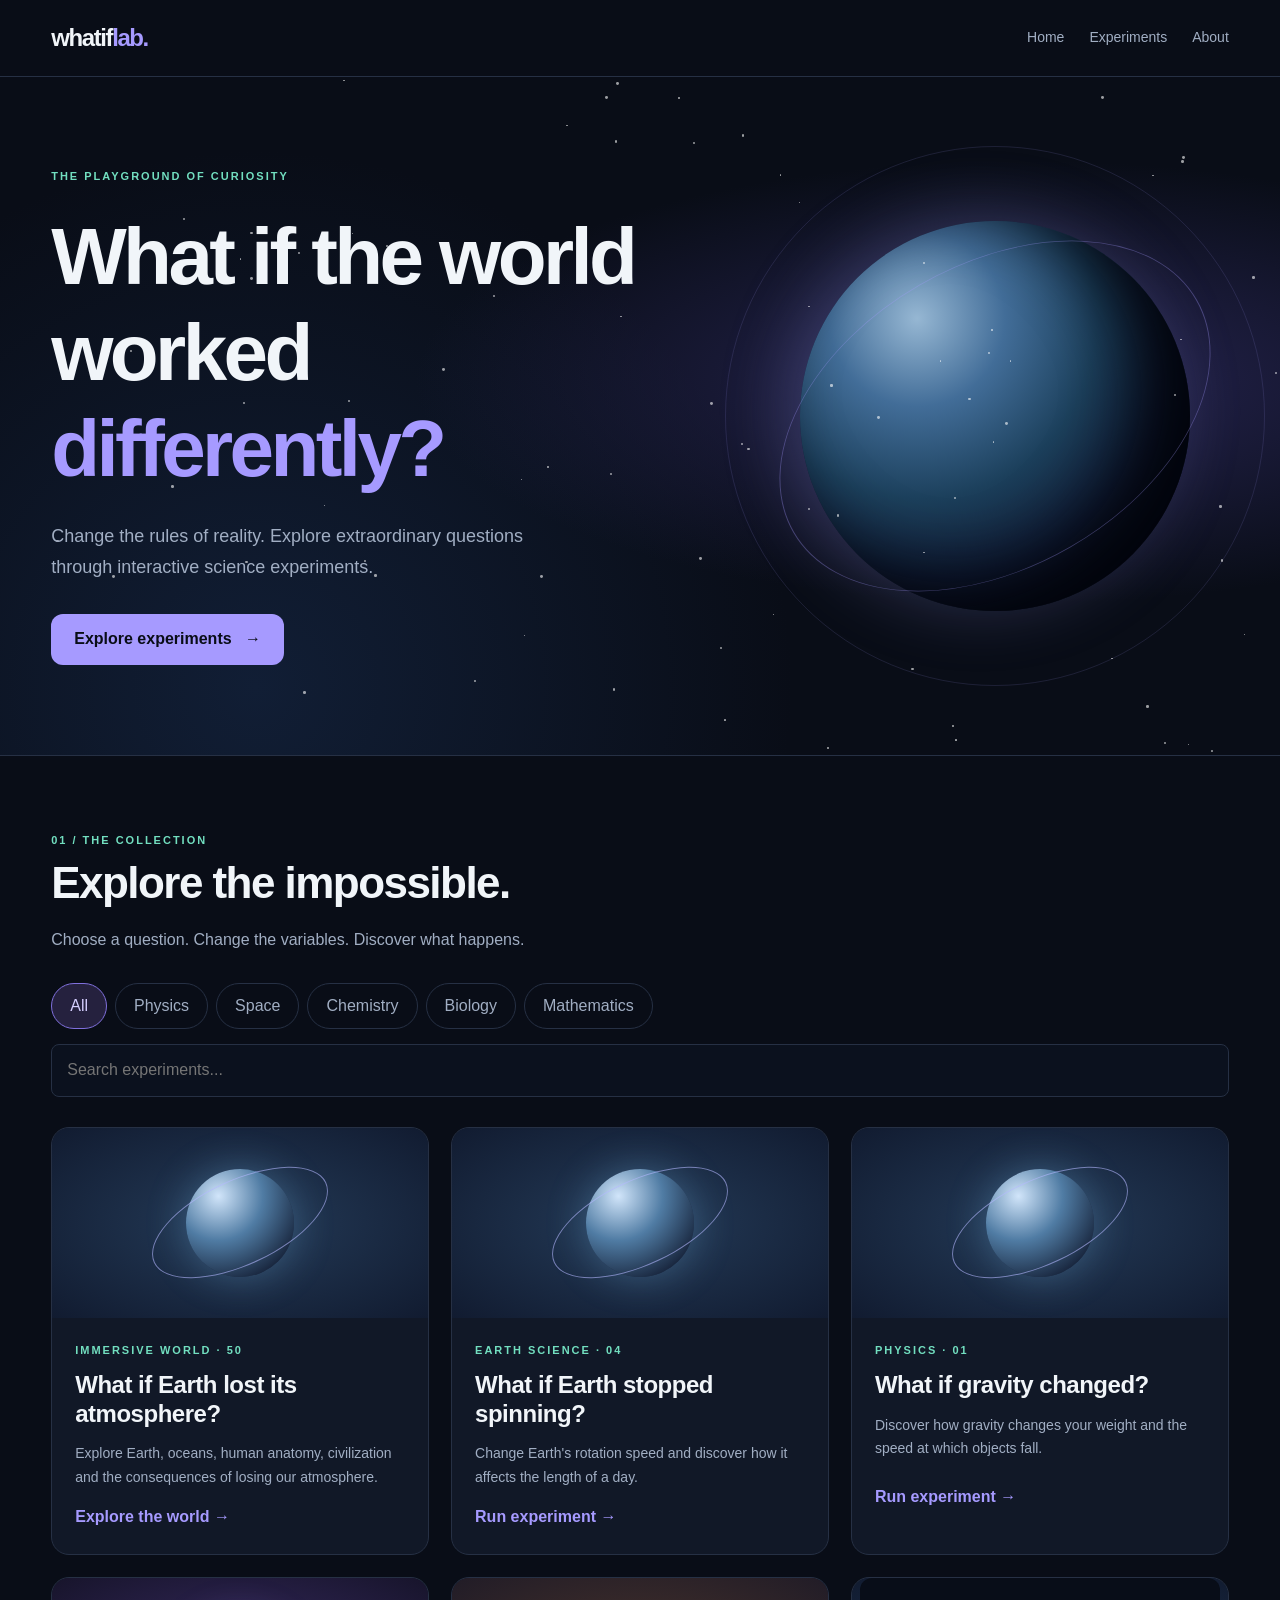
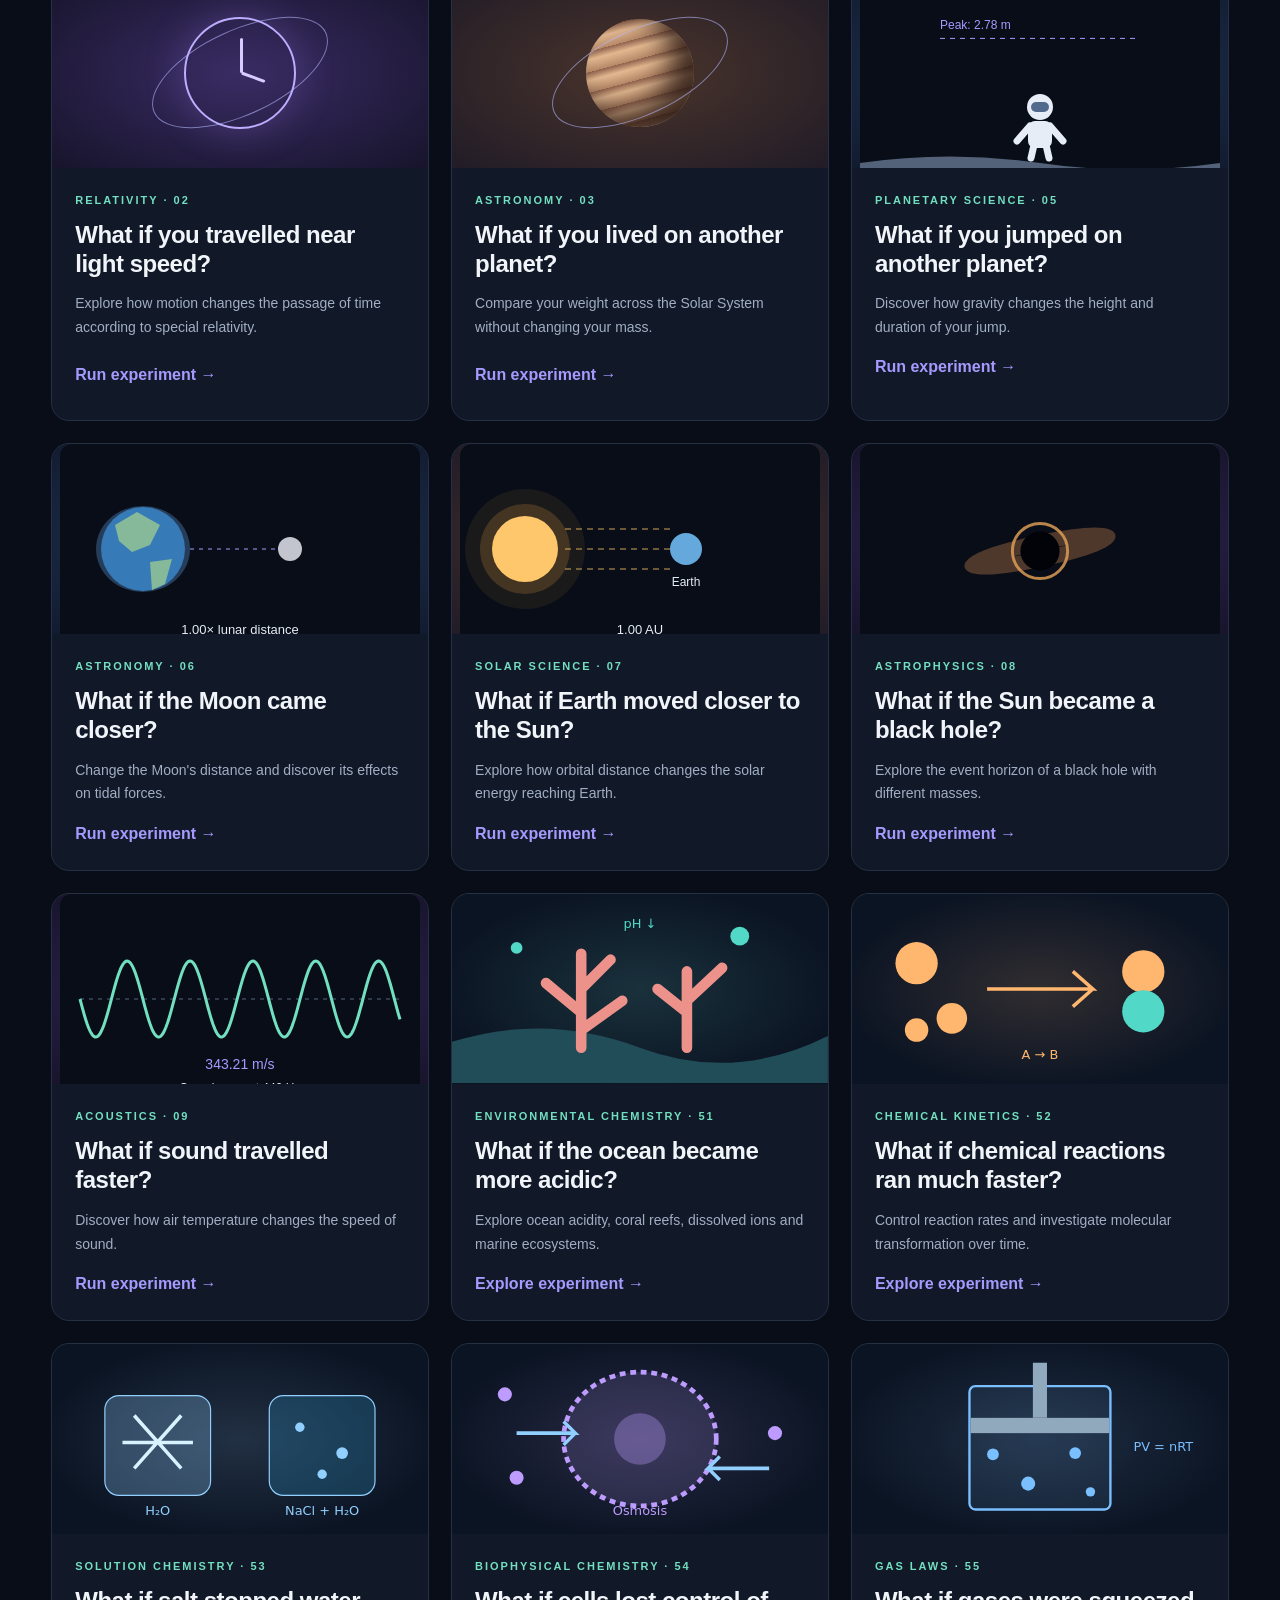
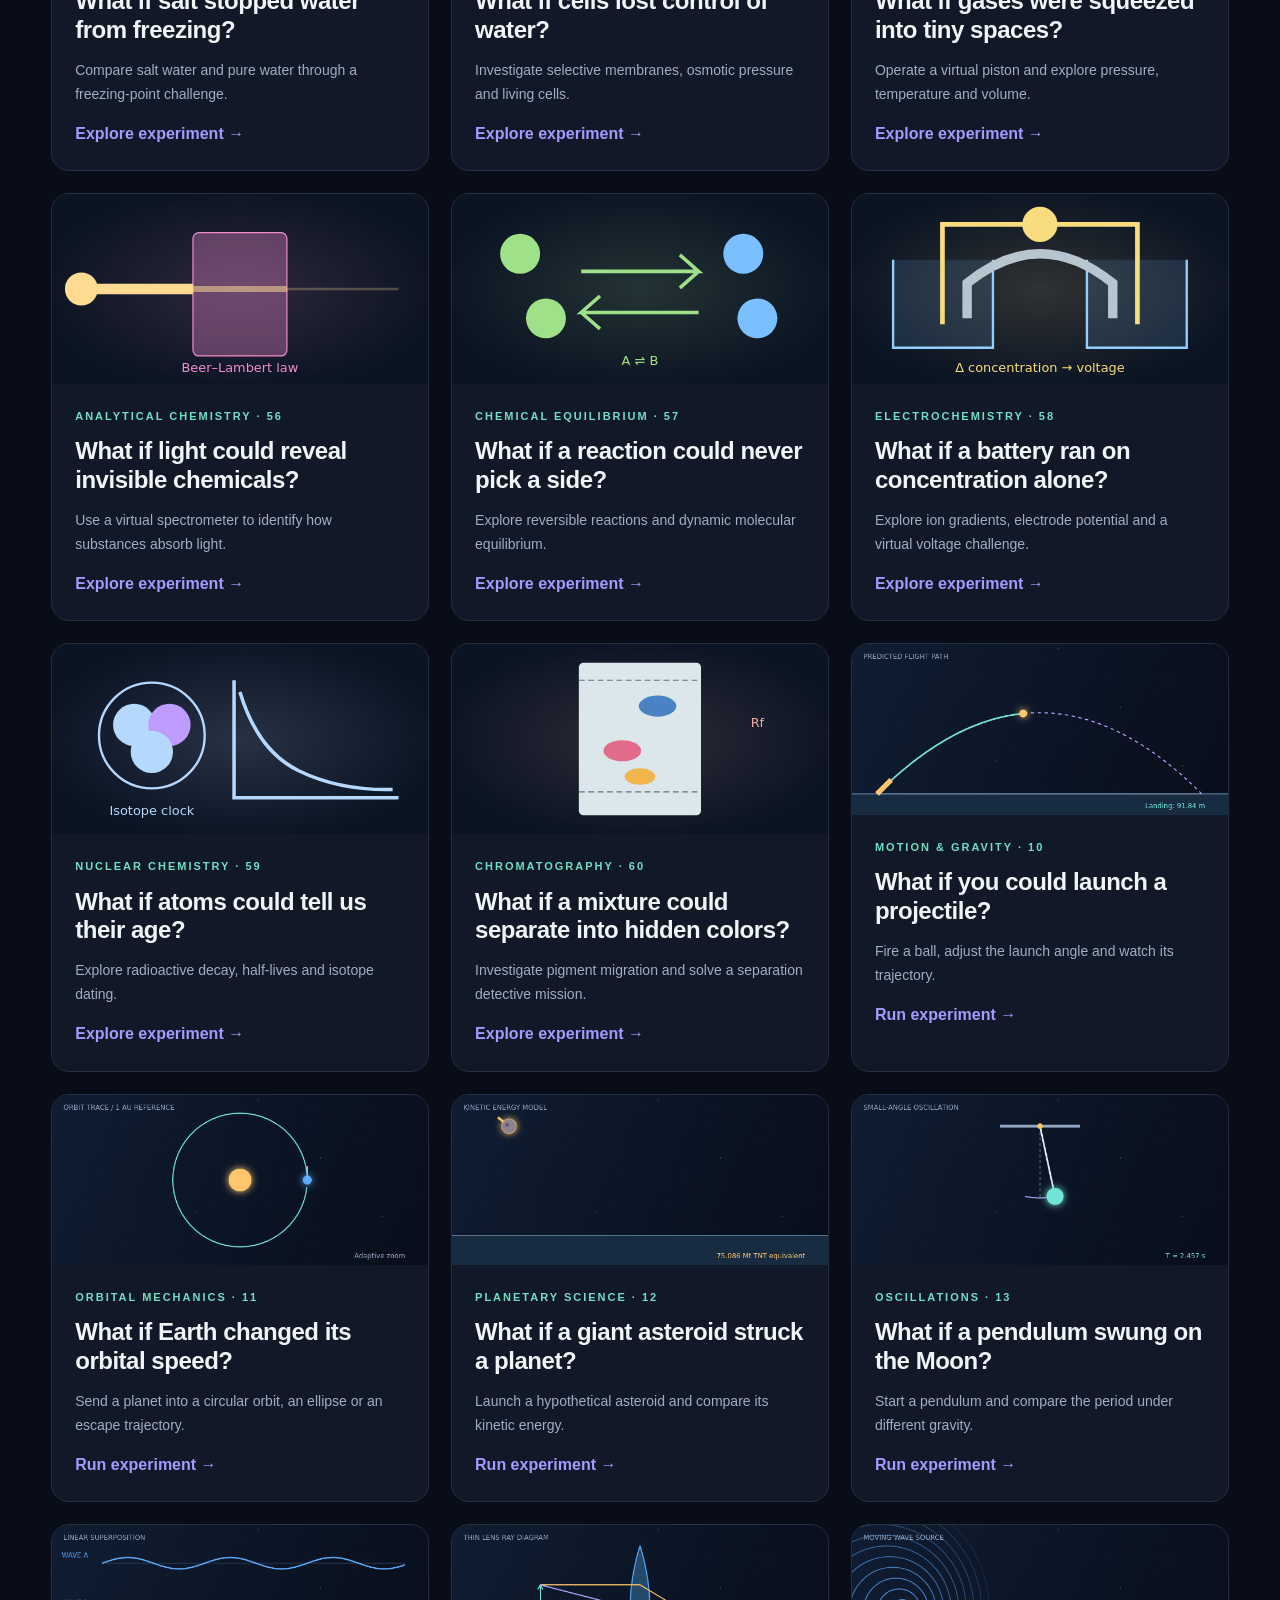
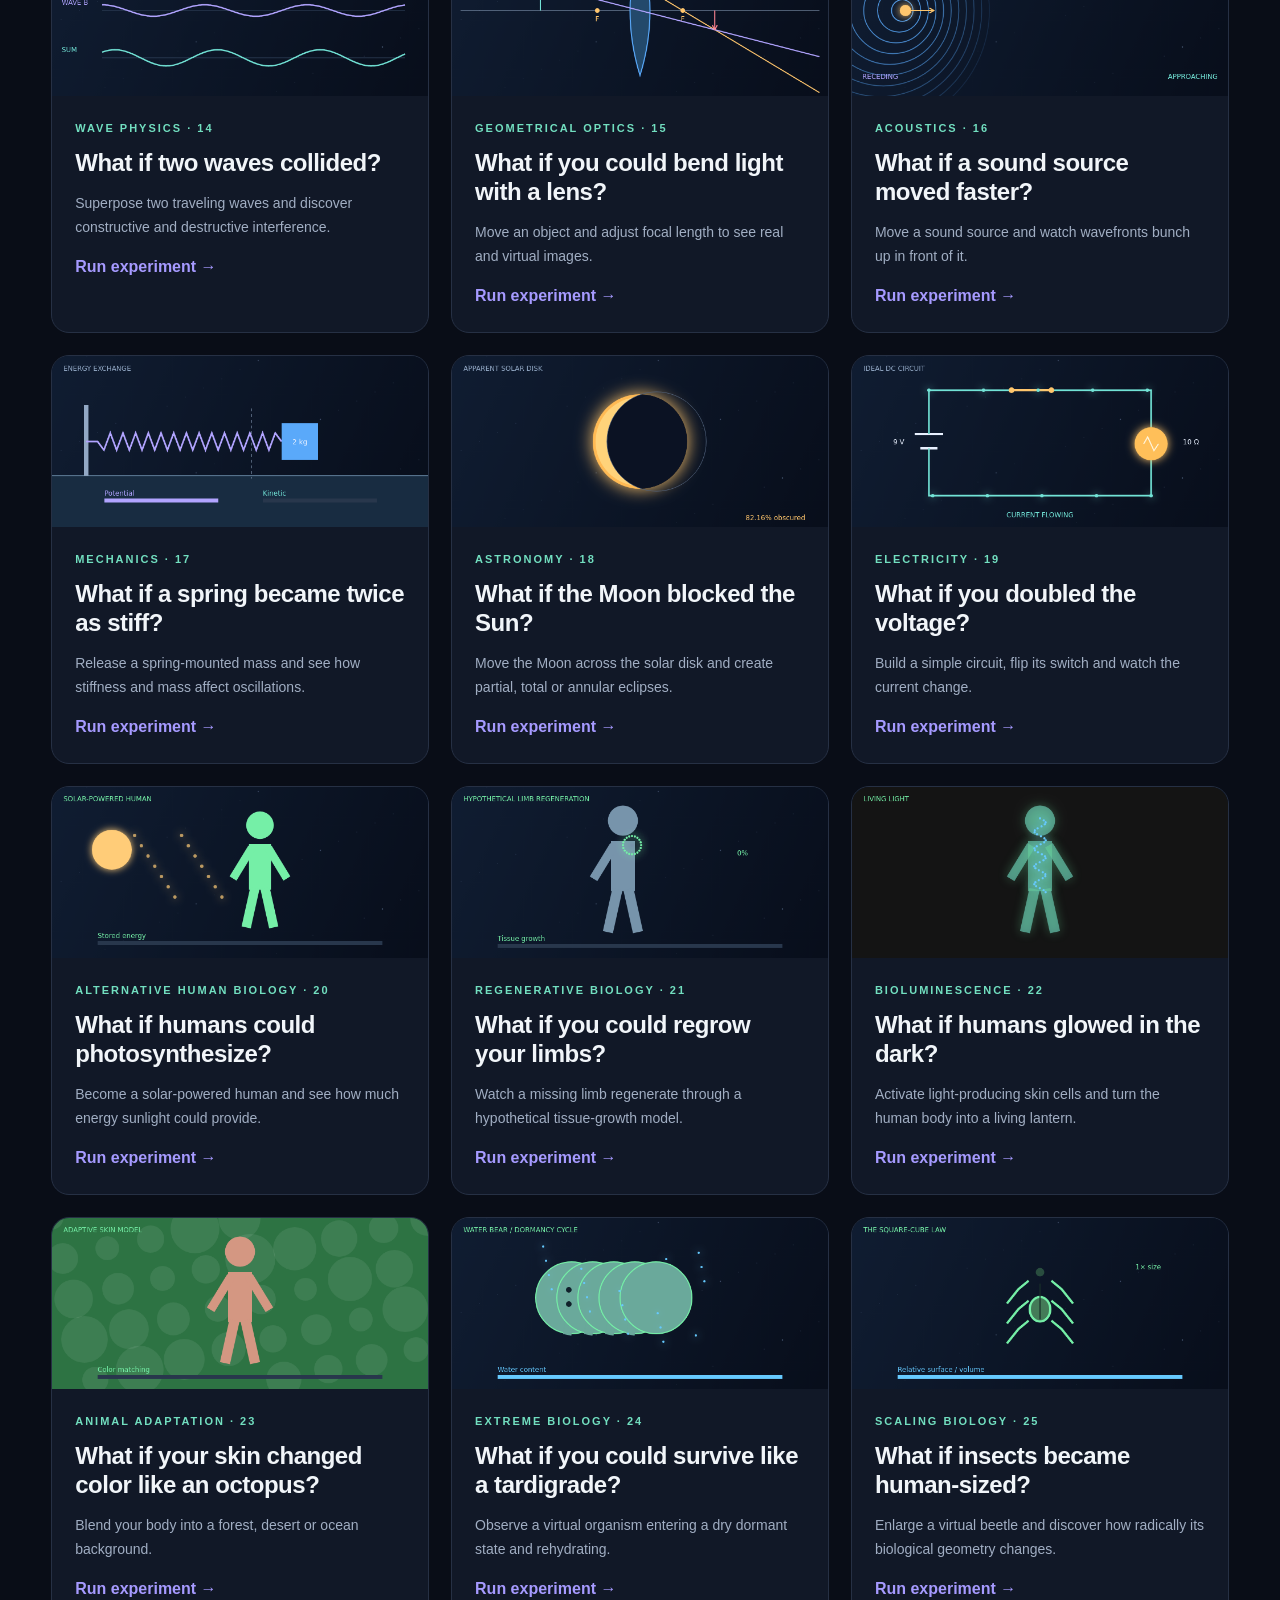
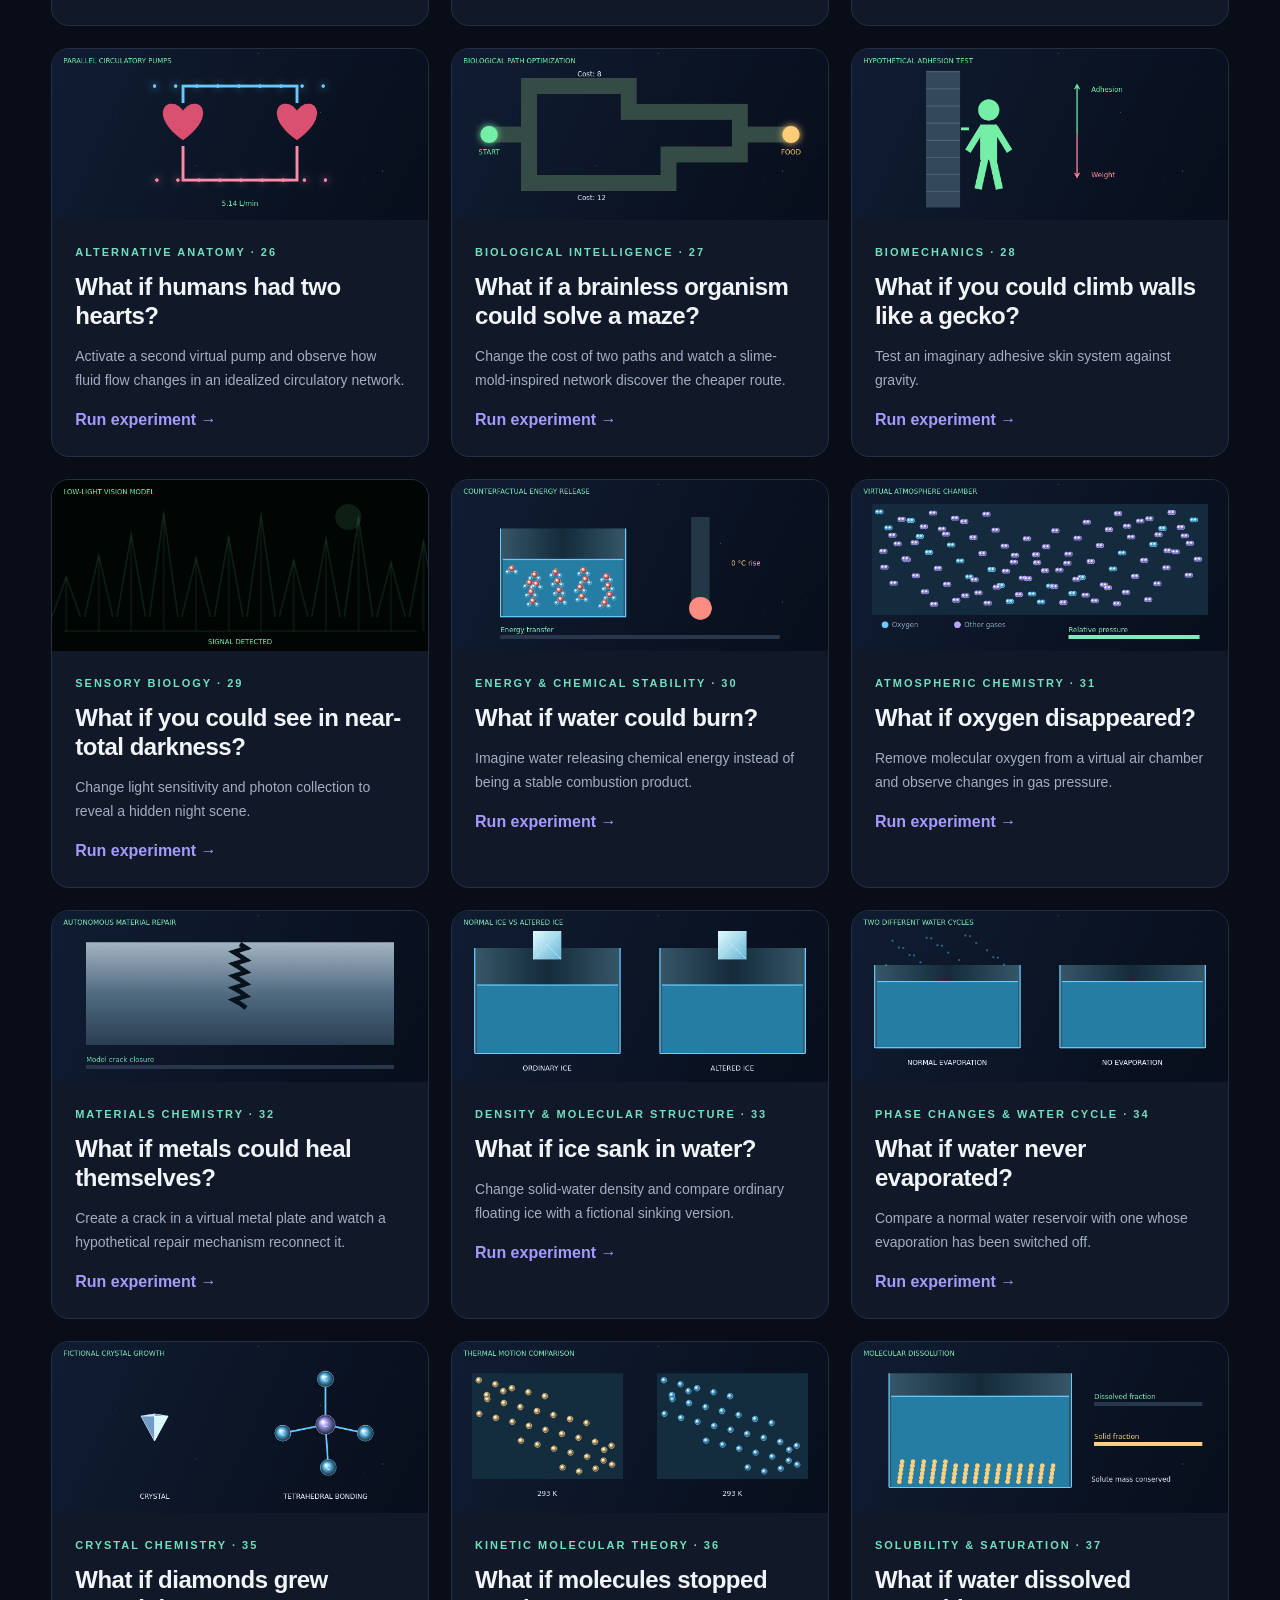
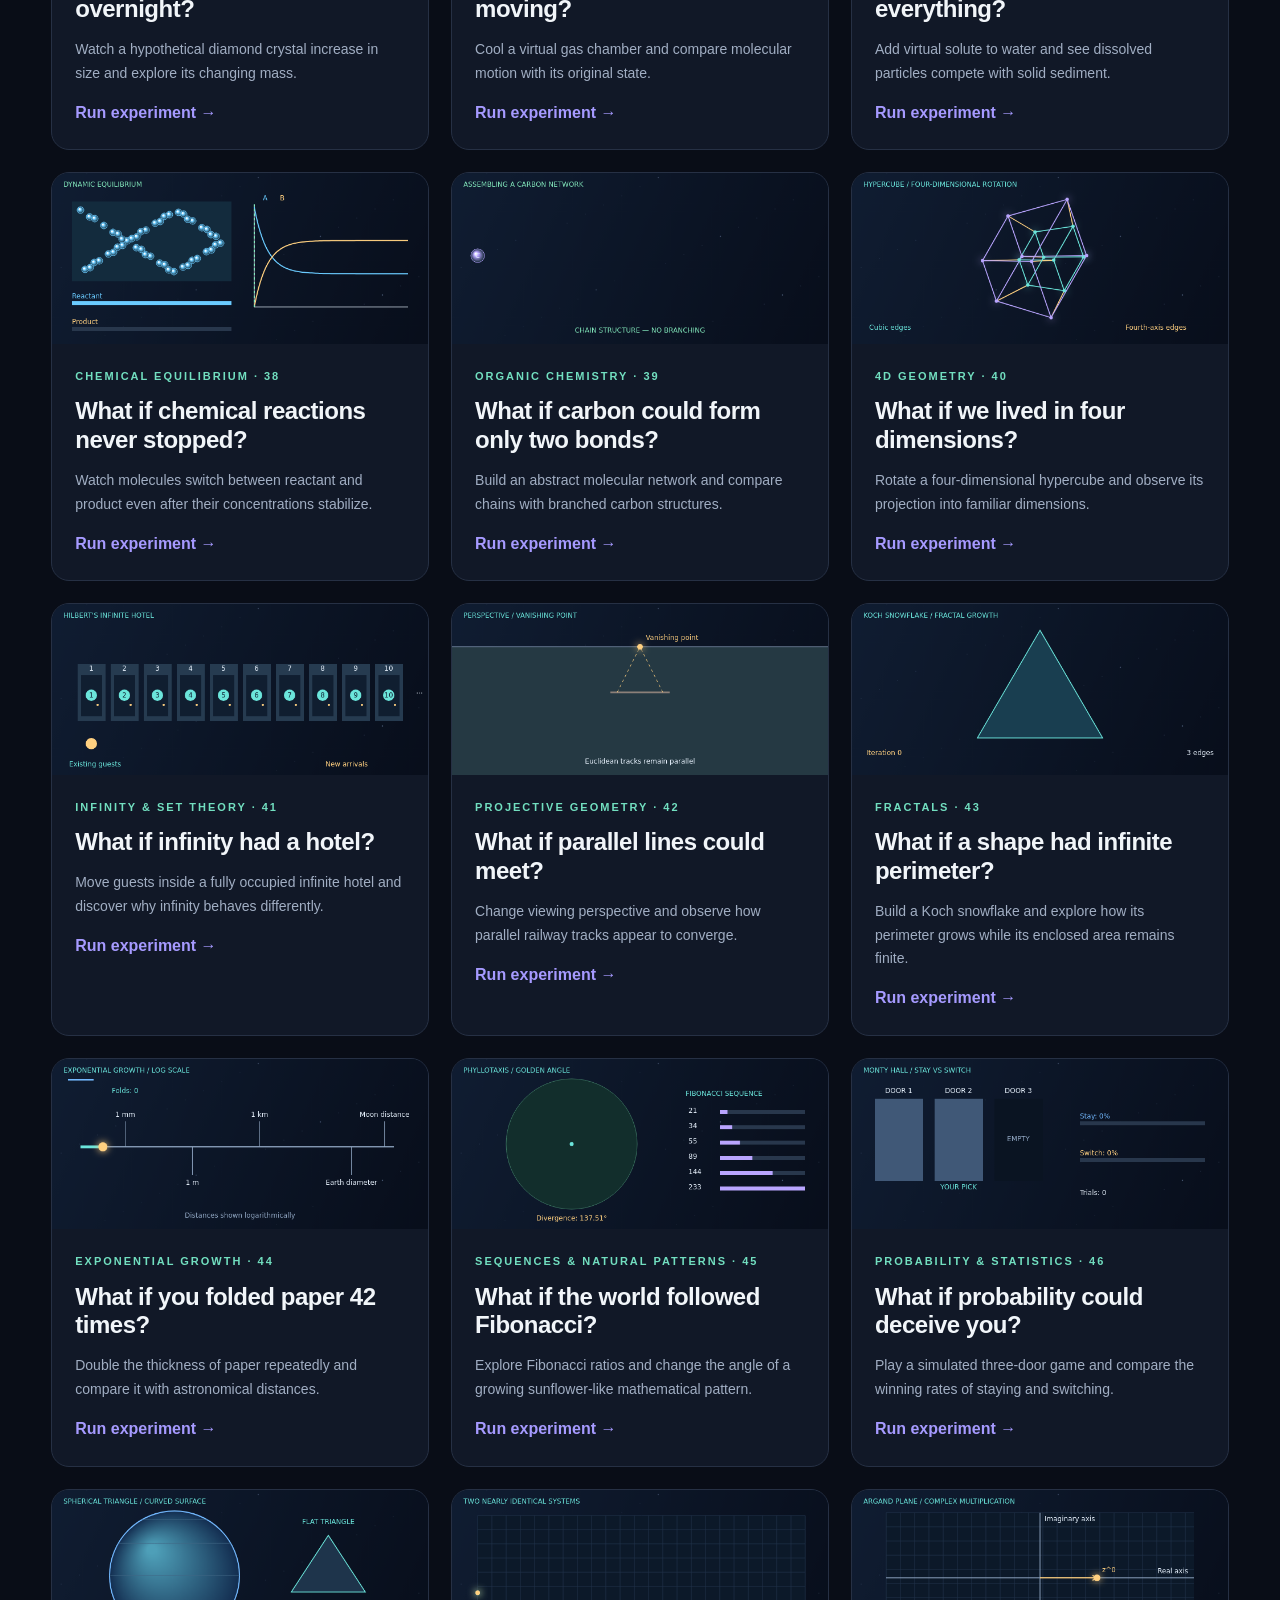
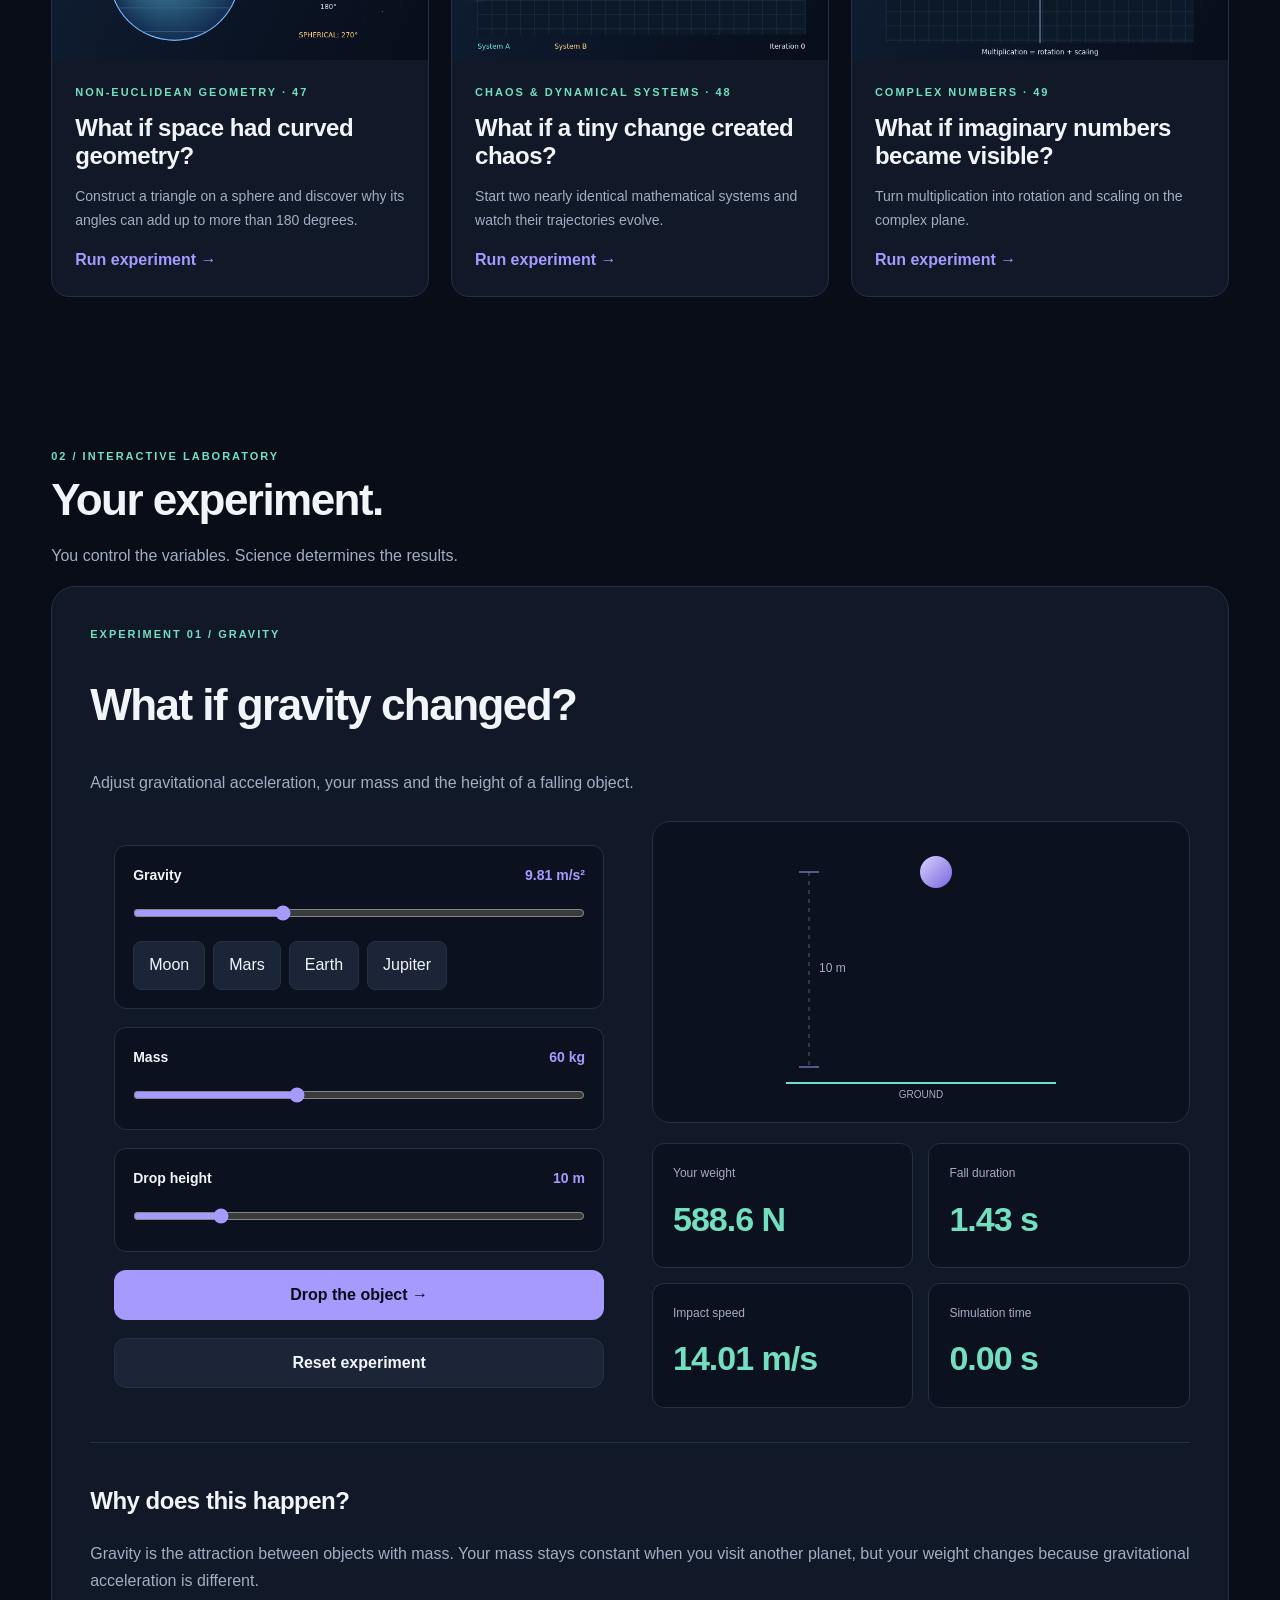
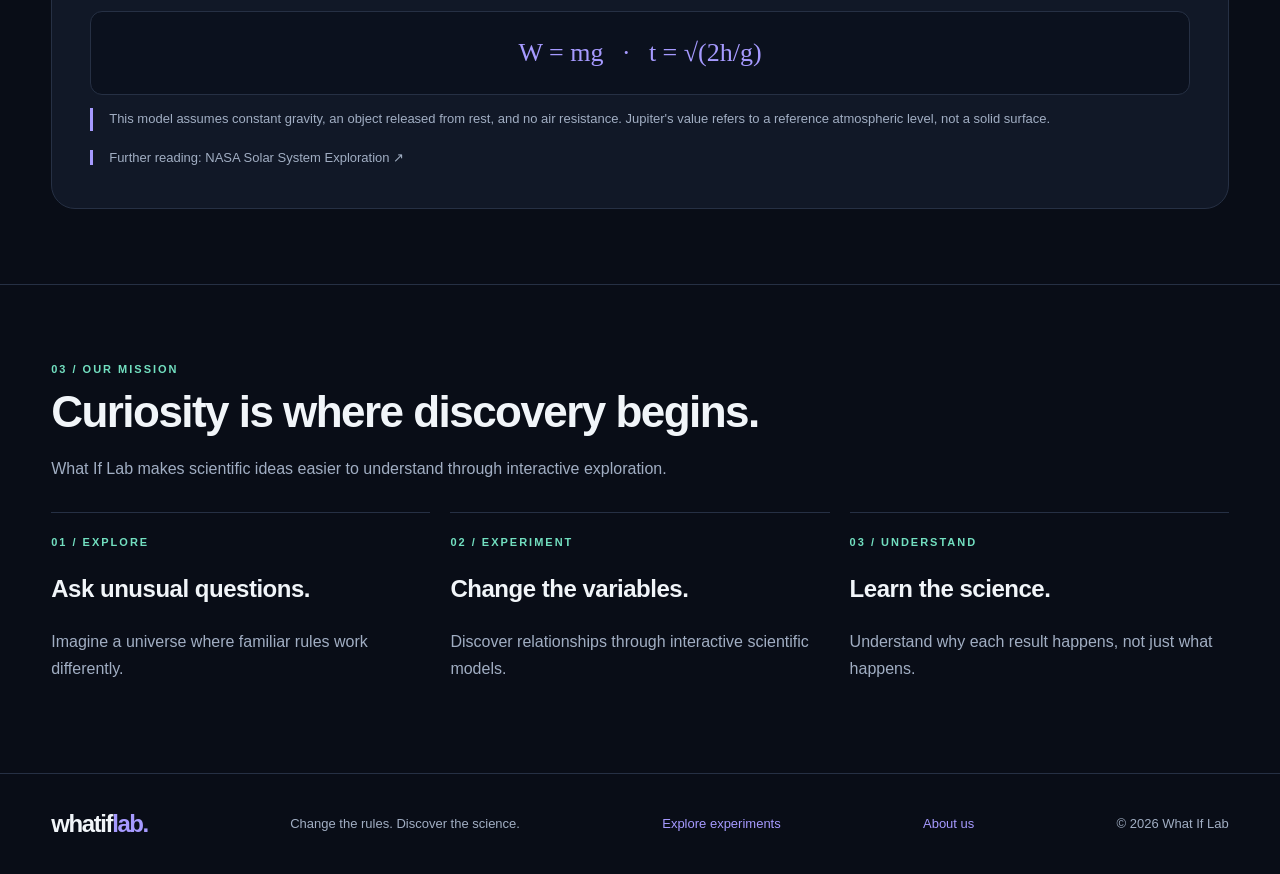
==== commit cc2de628: "Integrate Chemistry Worlds into homepage Added a script to dynamically create chemistry experiment c" ====
--- a/index.html
+++ b/index.html
@@ -15,6 +15,216 @@
 <script src="js/main.js" defer></script>
   
 <script src="js/experiments.js" defer></script>
+  
+<script>
+document.addEventListener("DOMContentLoaded", () => {
+
+  const grid = document.querySelector("#experiments .cards");
+
+  if (!grid || grid.querySelector("[data-chem-world]")) return;
+
+  const worlds = [
+
+    [
+      "ocean-ph",
+      "Environmental Chemistry",
+      "What if the ocean became more acidic?",
+      "Explore ocean acidity, coral reefs, dissolved ions and marine ecosystems.",
+      "#52d8c7",
+      `<path d="M0 125 Q80 100 160 130 T320 120 V160 H0Z" fill="#214d58"/>
+       <path d="M110 130V50 M110 100L80 75 M110 80L135 55 M110 115L145 90 M200 130V65 M200 100L175 80 M200 90L230 62" fill="none" stroke="#ed928a" stroke-width="9" stroke-linecap="round"/>
+       <circle cx="55" cy="45" r="5"/><circle cx="245" cy="35" r="8"/>
+       <text x="160" y="28">pH ↓</text>`
+    ],
+
+    [
+      "reaction-clock",
+      "Chemical Kinetics",
+      "What if chemical reactions ran much faster?",
+      "Control reaction rates and investigate molecular transformation over time.",
+      "#ffb66e",
+      `<circle cx="55" cy="58" r="18"/>
+       <circle cx="85" cy="105" r="13"/>
+       <circle cx="55" cy="115" r="10"/>
+       <path d="M115 80H205 L188 65 M205 80L188 95" fill="none" stroke="currentColor" stroke-width="3"/>
+       <circle cx="248" cy="65" r="18"/>
+       <circle cx="248" cy="99" r="18" fill="#52d8c7"/>
+       <text x="160" y="140">A → B</text>`
+    ],
+
+    [
+      "salt-ice",
+      "Solution Chemistry",
+      "What if salt stopped water from freezing?",
+      "Compare salt water and pure water through a freezing-point challenge.",
+      "#91cfff",
+      `<rect x="45" y="43" width="90" height="85" rx="12" fill="#91cfff44" stroke="#91cfff"/>
+       <rect x="185" y="43" width="90" height="85" rx="12" fill="#277ca555" stroke="#91cfff"/>
+       <path d="M70 60L110 105 M110 60L70 105 M60 83H120" stroke="#d8f2ff" stroke-width="3"/>
+       <circle cx="211" cy="70" r="4"/><circle cx="247" cy="92" r="5"/><circle cx="230" cy="110" r="4"/>
+       <text x="90" y="145">H₂O</text><text x="230" y="145">NaCl + H₂O</text>`
+    ],
+
+    [
+      "osmosis-world",
+      "Biophysical Chemistry",
+      "What if cells lost control of water?",
+      "Investigate selective membranes, osmotic pressure and living cells.",
+      "#bd9bff",
+      `<ellipse cx="160" cy="80" rx="65" ry="57" fill="#bd9bff22" stroke="#bd9bff" stroke-width="4" stroke-dasharray="5 4"/>
+       <circle cx="160" cy="80" r="22" fill="#bd9bff55"/>
+       <circle cx="45" cy="42" r="6"/><circle cx="55" cy="113" r="6"/><circle cx="275" cy="75" r="6"/>
+       <path d="M55 75H105 L95 65 M105 75L95 85 M270 105H218 L228 95 M218 105L228 115" fill="none" stroke="#91cfff" stroke-width="3"/>
+       <text x="160" y="145">Osmosis</text>`
+    ],
+
+    [
+      "gas-chamber",
+      "Gas Laws",
+      "What if gases were squeezed into tiny spaces?",
+      "Operate a virtual piston and explore pressure, temperature and volume.",
+      "#7abfff",
+      `<rect x="100" y="35" width="120" height="105" rx="5" fill="#7abfff15" stroke="#7abfff" stroke-width="2"/>
+       <rect x="101" y="62" width="118" height="13" fill="#91a9bd"/>
+       <path d="M160 15V62" stroke="#91a9bd" stroke-width="12"/>
+       <circle cx="120" cy="93" r="5"/><circle cx="150" cy="118" r="6"/><circle cx="190" cy="92" r="5"/><circle cx="203" cy="125" r="4"/>
+       <text x="265" y="90">PV = nRT</text>`
+    ],
+
+    [
+      "light-detective",
+      "Analytical Chemistry",
+      "What if light could reveal invisible chemicals?",
+      "Use a virtual spectrometer to identify how substances absorb light.",
+      "#f18cce",
+      `<rect x="120" y="32" width="80" height="105" rx="5" fill="#f18cce55" stroke="#f18cce"/>
+       <path d="M20 80H120" stroke="#ffdb92" stroke-width="9"/>
+       <path d="M120 80H200" stroke="#ffdb9288" stroke-width="5"/>
+       <path d="M200 80H295" stroke="#ffdb9244" stroke-width="2"/>
+       <circle cx="25" cy="80" r="14" fill="#ffdb92"/>
+       <text x="160" y="151">Beer–Lambert law</text>`
+    ],
+
+    [
+      "equilibrium-world",
+      "Chemical Equilibrium",
+      "What if a reaction could never pick a side?",
+      "Explore reversible reactions and dynamic molecular equilibrium.",
+      "#9fe188",
+      `<circle cx="58" cy="50" r="17"/><circle cx="80" cy="105" r="17"/>
+       <circle cx="248" cy="50" r="17" fill="#7abfff"/><circle cx="260" cy="105" r="17" fill="#7abfff"/>
+       <path d="M110 65H210L194 51 M210 65L194 79 M210 100H110L126 86 M110 100L126 114" fill="none" stroke="currentColor" stroke-width="3"/>
+       <text x="160" y="145">A ⇌ B</text>`
+    ],
+
+    [
+      "ion-battery",
+      "Electrochemistry",
+      "What if a battery ran on concentration alone?",
+      "Explore ion gradients, electrode potential and a virtual voltage challenge.",
+      "#f9dc7e",
+      `<path d="M35 55V130H120V55 M200 55V130H285V55" fill="#7abfff22" stroke="#91cfff" stroke-width="2"/>
+       <path d="M77 110V25H243V110" fill="none" stroke="#f9dc7e" stroke-width="4"/>
+       <path d="M98 105V75Q160 25 222 75V105" fill="none" stroke="#b7c6ce" stroke-width="8"/>
+       <circle cx="160" cy="25" r="15" fill="#f9dc7e"/>
+       <text x="160" y="151">Δ concentration → voltage</text>`
+    ],
+
+    [
+      "isotope-clock",
+      "Nuclear Chemistry",
+      "What if atoms could tell us their age?",
+      "Explore radioactive decay, half-lives and isotope dating.",
+      "#b5d8ff",
+      `<circle cx="85" cy="77" r="45" fill="none" stroke="#b5d8ff" stroke-width="2"/>
+       <circle cx="70" cy="68" r="18"/>
+       <circle cx="100" cy="68" r="18" fill="#bd9bff"/>
+       <circle cx="85" cy="91" r="18"/>
+       <path d="M155 30V130H295 M160 40Q175 90 210 107T290 123" fill="none" stroke="#b5d8ff" stroke-width="3"/>
+       <text x="85" y="145">Isotope clock</text>`
+    ],
+
+    [
+      "molecule-separation",
+      "Chromatography",
+      "What if a mixture could separate into hidden colors?",
+      "Investigate pigment migration and solve a separation detective mission.",
+      "#f3a6a6",
+      `<rect x="108" y="15" width="104" height="130" rx="4" fill="#dbe7ea"/>
+       <path d="M108 125H212" stroke="#64748b" stroke-dasharray="5 3"/>
+       <path d="M108 30H212" stroke="#64748b" stroke-dasharray="5 3"/>
+       <ellipse cx="145" cy="90" rx="16" ry="9" fill="#e06c8a"/>
+       <ellipse cx="175" cy="52" rx="16" ry="9" fill="#4b82c3"/>
+       <ellipse cx="160" cy="112" rx="13" ry="7" fill="#f2b54c"/>
+       <text x="260" y="70">Rf</text>`
+    ]
+
+  ];
+
+  worlds.forEach(([id, field, title, desc, color, drawing], i) => {
+
+    const card = document.createElement("article");
+
+    card.className = "card";
+
+    card.dataset.chemWorld = id;
+
+    card.dataset.category = "chemistry";
+
+    card.dataset.search = [title, field, desc, id].join(" ");
+
+    card.innerHTML = `
+
+      <div class="art" aria-hidden="true"
+        style="background:radial-gradient(ellipse at center,${color}22,#0b1423 75%);">
+
+        <svg viewBox="0 0 320 160"
+          style="width:100%;height:100%;color:${color};"
+          xmlns="http://www.w3.org/2000/svg">
+
+          <g fill="${color}" font-size="11"
+            font-family="system-ui" text-anchor="middle">
+
+            ${drawing}
+
+          </g>
+
+        </svg>
+
+      </div>
+
+      <div class="card-content">
+
+        <div class="tag">${field} · ${51 + i}</div>
+
+        <h3>${title}</h3>
+
+        <p>${desc}</p>
+
+        <a class="explore"
+          href="chemistry-worlds.html?lab=${id}">
+
+          Explore experiment →
+
+        </a>
+
+      </div>
+
+    `;
+
+    grid.appendChild(card);
+
+  });
+
+  if (typeof filterCards === "function") {
+
+    filterCards();
+
+  }
+
+});
+</script>
+
 
 <style>
 @layer legacy {
